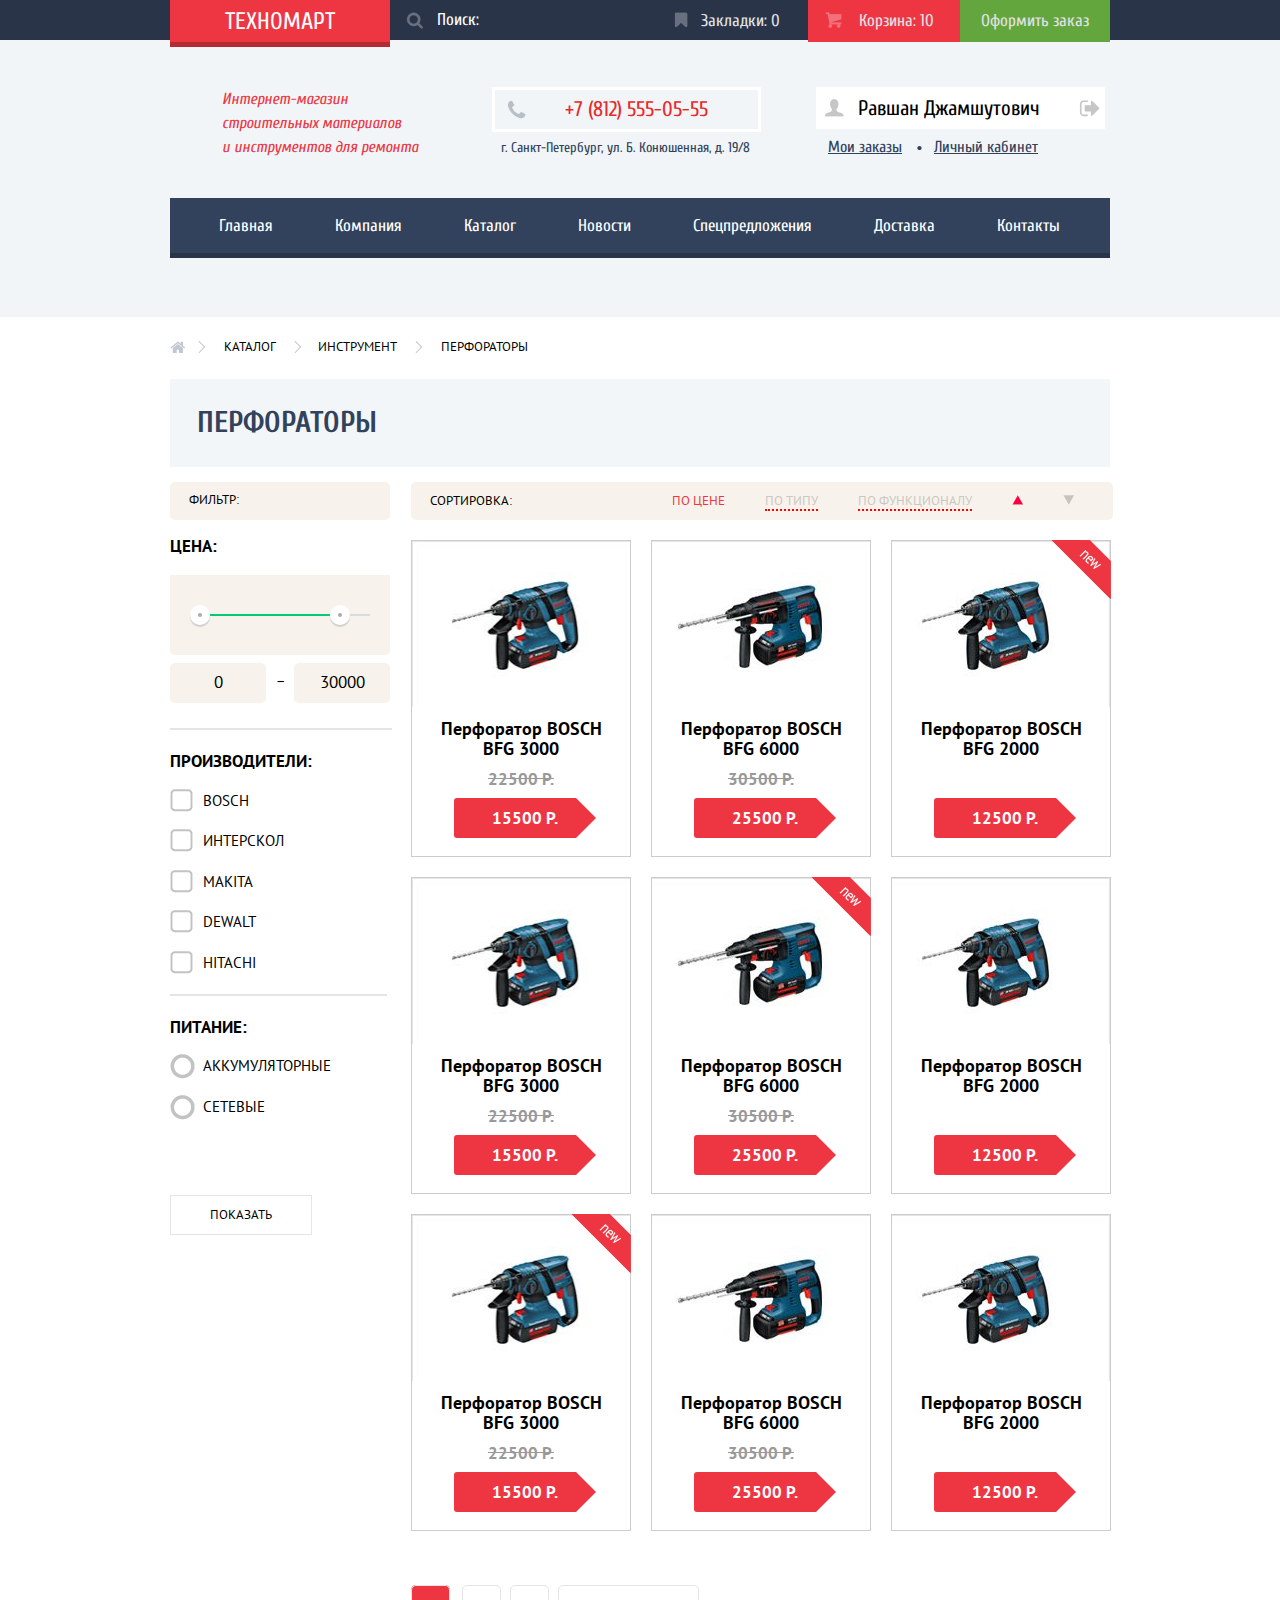
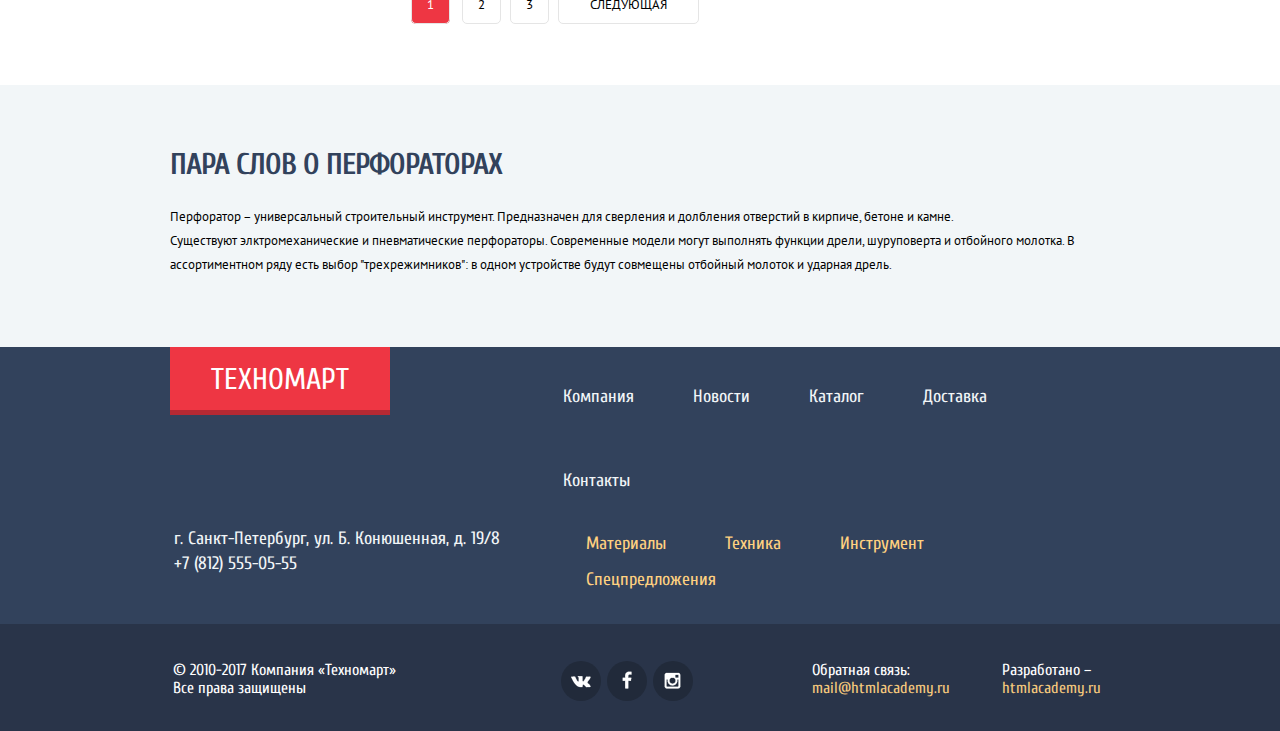
==== catalog.html @ 2fff5cfe "Правки личный проект" ====
<!DOCTYPE html>
<html lang="ru">

<head>
    <title>HTML Academy: Техномарт</title>
    <meta charset="utf-8">
    <link rel="stylesheet" href="css/normalize.css">
    <link rel="stylesheet" href="css/style.css" type="text/css" />
    <link href="https://fonts.googleapis.com/css?family=PT+Sans:400,400i,700,700i&amp;subset=cyrillic,cyrillic-ext" rel="stylesheet" type="text/css">
    <link href="https://fonts.googleapis.com/css?family=Cuprum:400,400i,700,700i&amp;subset=cyrillic,cyrillic-ext" rel="stylesheet" type="text/css">
</head>

<body>
    <div class="catalog-item-wraper">
        <header class="main-header">
            <div class="top-menu-wraper">
                <div class="top-menu container">
                    <div class="logo">
                        <a href="index.html" class="logo">Техномарт</a>
                    </div>
                    <div class="search search-catalog">
                        <form>
                            <input type="search" name="q" placeholder="Поиск:" id="site-search">
                        </form>
                    </div>
                    <div class="container-item container-item-catalog">
                        <ul class="basket">
                            <li>
                                <a class="bookmarks-link" href="#">Закладки: 0</a>
                            </li>
                            <li>
                                <a class="basket-link basket-link-catalog" href="#">Корзина: 10</a>
                            </li>
                            <li>
                                <a href="#" class="order-link">Оформить заказ</a>
                            </li>
                        </ul>
                    </div>
                </div>
            </div>

            <div class="main-header-item container">
                <p class="text text-catalog">Интернет-магазин
                    <br> строительных материалов
                    <br> и инструментов для ремонта</p>
                <div class="tel-address tel-address-catalog">
                    <a class="tel tel-catalog">+7 (812) 555-05-55</a>
                    <span class="address address-catalog">г. Санкт-Петербург, ул. Б. Конюшенная, д. 19/8</span>
                </div>
                <div class="user-block-authorized">
                    <a href="profile"><span>Равшан Джамшутович</span></a>
                    <a  class="exit" href="exit"></a>
                    <ul>
                        <li><a class="login-catalog" href="#">Мои заказы</a></li>
                        <li><a class="registration-catalog" href="#">Личный кабинет</a></li>
                    </ul>
                </div>
            </div>
            <nav class="main-navigation container">
                <ul>
                    <li>
                        <a href="index.html">Главная</a>
                    </li>
                    <li>
                        <a href="#">Компания</a>
                    </li>
                    <li>
                        <a href="#">Каталог</a>
                    </li>
                    <li>
                        <a href="#">Новости</a>
                    </li>
                    <li>
                        <a href="#">Спецпредложения</a>
                    </li>
                    <li>
                        <a href="#">Доставка</a>
                    </li>
                    <li>
                        <a href="#">Контакты</a>
                    </li>
                </ul>
            </nav>
    </div>
    </header>
    <ul class="breadcrumb container">
        <li>
            <a href="index.html" class="home"></a>
        </li>
        <li>
            <a href="#" class="catalog">Каталог</a>
        </li>
        <li>
            <a href="#" class="tools">Инструмент</a>
        </li>
        <li>
            <a href="#" class="punchers">Перфораторы</a>
        </li>
    </ul>
    <div class="title-punchers container">
        <h1>Перфораторы</h1>
    </div>
    <div class="catalog-filter container">
        <div class="column1">
            <div class="filter">Фильтр:</div>
            <form action="https://echo.htmlacademy.ru" method="get">
                <fieldset class="price">
                    <legend>Цена:</legend>
                    <div class="range-filter">
                        <div class="range-controls">
                            <div class="scale">
                                <div class="bar" style="margin-left: 0%; width: 80%"></div>
                            </div>
                            <div class="toggle toggle-min"></div>
                            <div class="toggle toggle-max"></div>
                        </div>
                        <div class="price-controls">
                            <label class="min-price">
                                <input name="min-price" type="text" value="0">
                            </label>
                            <span>–</span>
                            <label class="max-price">
                                <input name="max-price" type="text" value="30000">
                            </label>
                        </div>
                    </div>
                </fieldset>
                <fieldset class="producers">
                    <legend class="brands-filter">Производители:</legend>
                    <ul>
                        <li>
                            <div class="beautiful-checkbox">
                                <input type="checkbox" id="check1" value="Bosch">
                                <label for="check1">Bosch</label>
                            </div>
                        </li>
                        <li>
                            <div class="beautiful-checkbox">
                                <input type="checkbox" id="check2" value="Интерскол">
                                <label for="check2">Интерскол</label>
                            </div>
                        </li>
                        <li>
                            <div class="beautiful-checkbox">
                                <input type="checkbox" id="check3" value="Makita">
                                <label for="check3">Makita</label>
                            </div>
                        </li>
                        <li>
                            <div class="beautiful-checkbox">
                                <input type="checkbox" id="check4" value="Dewalt">
                                <label for="check4">Dewalt</label>
                            </div>
                        </li>
                        <li>
                            <div class="beautiful-checkbox">
                                <input type="checkbox" id="check5" value="Hitachi">
                                <label for="check5">Hitachi</label>
                            </div>
                        </li>
                    </ul>
                </fieldset>
                <fieldset class="battery">
                    <legend class="power">Питание:</legend>
                    <ul>
                        <li>
                            <div class="beautiful-ridio-button">
                                <input name="power" type="radio" value="battery" id="radio1">
                                <label for="radio1">Аккумуляторные</label>
                            </div>
                        </li>
                        <li>
                            <div class="beautiful-ridio-button">
                                <input name="power" type="radio" value="network" id="radio2">
                                <label for="radio2">Сетевые</label>
                            </div>
                        </li>
                    </ul>
                    <input class="btn-show" type="submit" value="Показать">
                </fieldset>
            </form>
        </div>
        <div class="column2">
            <div class="sorting">
                <div>Сортировка:</div>
                <ul class="sort-by">
                    <li class="by-price">
                        <a href="#">По цене</a>
                    </li>
                    <li class="by-type">
                        <a href="#">По типу</a>
                    </li>
                    <li class="in-functionality">
                        <a href="#">По функционалу</a>
                    </li>
                    <li class="ascending">
                        <a href="#"></a>
                    </li>
                    <li class="descending">
                        <a href="#"></a>
                    </li>
                </ul>
            </div>
            <div class="catalog-items">
                <div class="catalog-item">
                    <div class="image"><img src="img/perf_3000.jpg" width="219" height="166" alt="Техномарт"></div>
                    <div class="actions">
                        <a href="#" class="buy">Купить</a>
                        <a href="#" class="to-bookmark">В закладки</a>
                    </div>
                    <div class="product-name">Перфоратор BOSCH BFG 3000</div>
                    <div class="old-price">22500 Р.</div>
                    <div class="new-price">15500 Р.</div>
                </div>
                <div class="catalog-item">
                    <div class="image"><img src="img/perf_6000.jpg" width="218" height="166" alt="Техномарт"></div>
                    <div class="actions">
                        <a href="#" class="buy">Купить</a>
                        <a href="#" class="to-bookmark">В закладки</a>
                    </div>
                    <div class="product-name">Перфоратор BOSCH BFG 6000</div>
                    <div class="old-price">30500 Р.</div>
                    <div class="new-price">25500 Р.</div>
                </div>
                <div class="catalog-item one-price">
                    <div class="flag new">новинка</div>
                    <div class="image"><img src="img/perf_2000.jpg" width="218" height="166" alt="Техномарт"></div>
                    <div class="actions">
                        <a href="#" class="buy">Купить</a>
                        <a href="#" class="to-bookmark">В закладки</a>
                    </div>
                    <div class="product-name">Перфоратор BOSCH BFG 2000</div>
                    <div class="new-price">12500 Р.</div>
                </div>
                <div class="catalog-item">
                    <div class="image"><img src="img/perf_3000.jpg" width="219" height="166" alt="Техномарт"></div>
                    <div class="actions">
                        <a href="#" class="buy">Купить</a>
                        <a href="#" class="to-bookmark">В закладки</a>
                    </div>
                    <div class="product-name">Перфоратор BOSCH BFG 3000</div>
                    <div class="old-price">22500 Р.</div>
                    <div class="new-price">15500 Р.</div>
                </div>
                <div class="catalog-item">
                    <div class="flag new">новинка</div>
                    <div class="image"><img src="img/perf_6000.jpg" width="218" height="166" alt="Техномарт"></div>
                    <div class="actions">
                        <a href="#" class="buy">Купить</a>
                        <a href="#" class="to-bookmark">В закладки</a>
                    </div>
                    <div class="product-name">Перфоратор BOSCH BFG 6000</div>
                    <div class="old-price">30500 Р.</div>
                    <div class="new-price">25500 Р.</div>
                </div>
                <div class="catalog-item one-price">
                    <div class="image"><img src="img/perf_2000.jpg" width="218" height="166" alt="Техномарт"></div>
                    <div class="actions">
                        <a href="#" class="buy">Купить</a>
                        <a href="#" class="to-bookmark">В закладки</a>
                    </div>
                    <div class="product-name">Перфоратор BOSCH BFG 2000</div>
                    <div class="new-price">12500 Р.</div>
                </div>
                <div class="catalog-item">
                    <div class="flag new">новинка</div>
                    <div class="image"><img src="img/perf_3000.jpg" width="219" height="166" alt="Техномарт"></div>
                    <div class="actions">
                        <a href="#" class="buy">Купить</a>
                        <a href="#" class="to-bookmark">В закладки</a>
                    </div>
                    <div class="product-name">Перфоратор BOSCH BFG 3000</div>
                    <div class="old-price">22500 Р.</div>
                    <div class="new-price">15500 Р.</div>
                </div>
                <div class="catalog-item">
                    <div class="image"><img src="img/perf_6000.jpg" width="218" height="166" alt="Техномарт"></div>
                    <div class="actions">
                        <a href="#" class="buy">Купить</a>
                        <a href="#" class="to-bookmark">В закладки</a>
                    </div>
                    <div class="product-name">Перфоратор BOSCH BFG 6000</div>
                    <div class="old-price">30500 Р.</div>
                    <div class="new-price">25500 Р.</div>
                </div>
                <div class="catalog-item one-price">
                    <div class="image"><img src="img/perf_2000.jpg" width="218" height="166" alt="Техномарт"></div>
                    <div class="actions">
                        <a href="#" class="buy">Купить</a>
                        <a href="#" class="to-bookmark">В закладки</a>
                    </div>
                    <div class="product-name">Перфоратор BOSCH BFG 2000</div>
                    <div class="new-price">12500 Р.</div>
                </div>
            </div>
            <div class="pagination">
                <ul>
                    <li class="active">1</li>
                    <li>
                        <a href="#">2</a>
                    </li>
                    <li>
                        <a href="#">3</a>
                    </li>
                    <li>
                        <a class="next" href="#">Следующая</a>
                    </li>
                </ul>
            </div>
        </div>
    </div>
    <div class="about-punchers-wraps">
        <div class="about-punchers container">
            <h2>Пара слов о перфораторах</h2>
            <p>Перфоратор – универсальный строительный инструмент. Предназначен для сверления и долбления отверстий в кирпиче, бетоне и камне.
                <br> Существуют элктромеханические и пневматические перфораторы. Современные модели могут выполнять функции дрели, шуруповерта и отбойного молотка. В
                <br> ассортиментном ряду есть выбор "трехрежимников": в одном устройстве будут совмещены отбойный молоток и ударная дрель.</p>
        </div>
    </div>
    <footer class="main-footer">
        <div class="footer-item-wrap">
            <div class="footer-item container">
                <section class="footer-logo">
                    <a href="index.html" class="logo footer-logo">Техномарт</a>
                </section>
                <section class="footer-nav-top">
                    <ul>
                        <li>
                            <a href="#">Компания</a>
                        </li>
                        <li>
                            <a href="#">Новости</a>
                        </li>
                        <li>
                            <a href="#">Каталог</a>
                        </li>
                        <li>
                            <a href="#">Доставка</a>
                        </li>
                        <li>
                            <a href="#">Контакты</a>
                        </li>
                    </ul>
                </section>
                <section class="address">
                    <p>г. Санкт-Петербург, ул. Б. Конюшенная, д. 19/8
                        <br> +7 (812) 555-05-55</p>
                </section>
                <section class="footer-nav-bottom">
                    <ul>
                        <li>
                            <a href="#">Материалы</a>
                        </li>
                        <li>
                            <a href="#">Техника</a>
                        </li>
                        <li>
                            <a href="#">Инструмент</a>
                        </li>
                        <li>
                            <a href="#">Спецпредложения</a>
                    </ul>
                </section>
            </div>
        </div>
        <div class="main-footer-layout-wrap">
            <div class="main-footer-layout container">
                <section class="footer-all-rights-reserved">&copy; 2010-2017 Компания «Техномарт» Все права защищены</section>
                <section class="social-logo">
                    <a class="social-btn social-btn-vk" href="#"></a>
                    <a class="social-btn social-btn-fb" href="#"></a>
                    <a class="social-btn social-btn-inst" href="#"></a>
                </section>
                <section class="footer-copyright">
                    <span class="e-mail">Обратная связь:<br> 
                        <a class="e-mail-academy">mail@htmlacademy.ru</a>
                    </span>
                    <span class="site">Разработано – <br>
                <a class="btn" href="https://htmlacademy.ru">htmlacademy.ru</a>
                    </span>
                </section>
            </div>
        </div>
    </footer>
    <div class="modal-window-catalog conteiner">
        <button class="modal-content-close" type="button" title="Закрыть">Закрыть</button>
        <span> <p>Товар добавлен в корзину!</p> </span>
        <div class="wrap-checkout-continue">
            <div class="checkout-continue">
                <a class="checkout link" >Оформить заказ</a>
                <a class="continue">Продолжить покупки</a>
            </div>
        </div>
    </div>
</body>
---- css/style.css ----
html,
body {
    font-family: cuprum, sans-serif, "Arial";
    color: #000000;
    margin: 0;
    padding: 0;
    background: #ffffff;
}

p {
    font-family: "PT Sans", sans-serif, "Arial";
    font-size: 13px;
    line-height: 18px;
    color: #000000;
}

h1 {
    font-family: Cuprum, sans-serif, "Arial";
    font-size: 30px;
    line-height: 30px;
    color: #32425c;
    text-transform: uppercase;
    padding-top: 29px;
    padding-left: 27px;
}

h2 {
    font-family: cuprum, sans-serif, "Arial";
    font-size: 30px;
    line-height: 30px;
    letter-spacing: -1px;
    color: #32425c;
    text-transform: uppercase;
    padding-top: 65px;
}

h3 {
    font-family: cuprum, sans-serif, "Arial";
    font-size: 30px;
    color: #000000;
    text-transform: uppercase;
    margin-bottom: 24px;
}

.container {
    width: 940px;
    margin: 0 auto;
    padding: 0 0px;
}

.link {
    display: inline-block;
    font-family: cuprum, sans-serif, "Arial";
    font-size: 14px;
    line-height: 18px;
    color: #ffffff;
    text-transform: uppercase;
    text-align: center;
    text-decoration: none;
    background: #ee3643;
    border-radius: 3px;
    margin-right: 16px;
    vertical-align: top;
    border: none;
    cursor: pointer;
    padding-top: 10px;
    padding-bottom: 10px;
}

legend {
    font-family: "PT Sans", sans-serif, "Arial";
    font-size: 17px;
    line-height: 30px;
    text-transform: uppercase;
    font-weight: bold;
    color: #000000;
}

label {
    font-family: "PT Sans", sans-serif, "Arial";
    text-transform: uppercase;
    font-size: 15px;
    line-height: 20px;
    color: #000000;
}

.top-menu {
    display: -webkit-box;
    display: -ms-flexbox;
    display: flex;
    -webkit-box-pack: justify;
    -ms-flex-pack: justify;
    justify-content: space-between;
    height: 40px;
    margin-bottom: 47px;
}

.top-menu-wraper {
    background-color: #293449;
}

.logo {
    display: inline-block;
    width: 220px;
    min-height: 34px;
    font-size: 24px;
    text-transform: uppercase;
    text-decoration: none;
    color: #ffffff;
    background-color: #ee3643;
    text-align: center;
    padding-top: 4px;
    box-shadow: 0 5px 0 #b52933;
    cursor: pointer;
}

.search {
    position: relative;
    display: inline-block;
    font-size: 17px;
    color: #ffffff;
    min-height: 40px;
    vertical-align: middle;
    text-align: center;
    cursor: pointer;
}

.search input {
    background-color: #293449;
    font-family: cuprum, sans-serif, "Arial";
    border: none;
    min-height: 40px;
    font-size: 17px;
    color: #ffffff;
    outline: none;
    cursor: pointer;
    min-width: 270px;
    padding-left: 29px;
}

.search input::-webkit-input-placeholder {
    color: #ffffff;
}

.search input::-moz-placeholder {
    color: #ffffff;
}

.search input:-moz-placeholder {
    color: #ffffff;
}

.search input:-ms-input-placeholder {
    color: #ffffff;
}

.search::before {
    content: "";
    position: absolute;
    top: 12px;
    left: -2px;
    width: 17px;
    height: 17px;
    background: url(../img/sprites.png) no-repeat;
    background-position: -248px -103px;
}

.container-item {
    min-height: 42px;
    display: -webkit-box;
    display: -ms-flexbox;
    display: flex;
    -webkit-box-pack: justify;
    -ms-flex-pack: justify;
    justify-content: space-between;
    -webkit-box-align: center;
    -ms-flex-align: center;
    align-items: center;
}

.basket ul {
    margin: 0;
    padding: 0;
    list-style: none;
    font-size: 0;
}

ul.basket {
    min-height: 42px;
    display: -webkit-box;
    display: -ms-flexbox;
    display: flex;
    -webkit-box-align: center;
    -ms-flex-align: center;
    align-items: center;
    margin: 0;
}

.basket li {
    display: inline-block;
    font-size: 17px;
    line-height: 18px;
    vertical-align: top;
}

.bookmarks-link {
    position: relative;
    display: inline-block;
    padding-left: 5px;
}

.bookmarks-link::before {
    content: "";
    position: absolute;
    left: -22px;
    width: 14px;
    height: 16px;
    background: url(../img/sprites.png) no-repeat;
    background-position: -590px -65px;
}

.basket-link {
    position: relative;
    display: inline-block;
    vertical-align: middle;
    padding-left: 75px;
    margin-right: 29px;
}

.basket-link::before {
    content: "";
    position: absolute;
    left: 40px;
    width: 17px;
    height: 16px;
    background: url(../img/sprites.png) no-repeat;
    background-position: -612px -156px;
}

.order-link {
    display: inline-block;
    padding: 12px 21px;
    background-color: #63a63e;
    color: #ffffff;
}

.basket a {
    color: #e0e1e3;
    text-decoration: none;
    vertical-align: middle;
}

.main-header-item-wraper {
    background-color: #f1f5f7;
    padding-bottom: 50px;
    margin-bottom: 61px;
}

.main-header-item {
    display: -webkit-box;
    display: -ms-flexbox;
    display: flex;
    -webkit-box-pack: justify;
    -ms-flex-pack: justify;
    justify-content: space-between;
    -webkit-box-align: start;
    -ms-flex-align: start;
    align-items: flex-start;
    background-color: #f1f5f7;
    margin-bottom: 23px;
    cursor: pointer;
}

.text {
    display: inline-block;
    min-width: 270px;
    font-family: cuprum, sans-serif, "Arial";
    font-style: italic;
    font-size: 16px;
    color: #ee3643;
    line-height: 1.5;
    margin-top: 0px;
    padding-left: 52px;
}

.tel-address {
    width: 320px;
    min-height: 80px;
    margin-right: 4px;
}

.tel-address .tel {
    position: relative;
    display: inline-block;
    vertical-align: top;
    font-family: cuprum, sans-serif, "Arial";
    font-size: 21px;
    color: #e9292a;
    padding-left: 70px;
    padding-right: 50px;
    padding-bottom: 8px;
    border: 3px solid #ffffff;
    padding-top: 7px;
}

.tel-address .tel::before {
    content: "";
    position: absolute;
    top: 10px;
    left: 12px;
    width: 19px;
    height: 19px;
    background: url(../img/sprites.png) no-repeat;
    background-position: -460px -14px;
}

.tel-address .address {
    display: inline-block;
    font-family: cuprum, sans-serif, "Arial";
    font-size: 14px;
    color: #32425c;
    background-color: inherit;
    padding-left: 9px;
    padding-top: 8px;
}

.user-block {
    min-width: 320px;
    min-height: 80px;
}

.user-block ul {
    display: -webkit-box;
    display: -ms-flexbox;
    display: flex;
    -webkit-box-align: start;
    -ms-flex-align: start;
    align-items: flex-start;
    padding: 0px 12px;
    margin: 0;
}

.user-block li {
    display: inline-block;
}

.login {
    position: relative;
    display: inline-block;
    font-family: cuprum, sans-serif, "Arial";
    font-size: 21px;
    color: #000000;
    text-decoration: none;
    background-color: #ffffff;
    padding-right: 25px;
    padding-bottom: 10px;
    padding-left: 48px;
    padding-top: 9px;
}

.login::before {
    content: "";
    position: absolute;
    top: 13px;
    left: 15px;
    width: 20px;
    height: 17px;
    background: url(../img/sprites.png) no-repeat;
    background-position: -301px -108px;
}

.registration {
    display: inline-block;
    font-family: cuprum, sans-serif, "Arial";
    font-size: 21px;
    color: #000000;
    vertical-align: top;
    text-decoration: none;
    background-color: #ffffff;
    padding-left: 25px;
    margin-left: 10px;
    padding-top: 10px;
    padding-bottom: 9px;
    padding-right: 24px;
}

.user-block-authorized {
    position: relative;
    width: 300px;
    min-height: 80px;
    width: 300px;
    min-height: 80px;
}

.login-catalog::after {
    content: "•";
    position: absolute;
    top: 1px;
    left: 88px;
    color: #32425c;
    font-family: "PT Sans", sans-serif, "Arial";
    font-size: 15px;
    text-decoration: none;
    display: block;
}

.main-navigation-wraper {
    background-color: #f1f5f7;
}

.main-navigation {
    display: -webkit-box;
    display: -ms-flexbox;
    display: flex;
    width: 940px;
    height: 55px;
    background-color: #32425c;
    margin-bottom: 14px;
    -webkit-box-pack: justify;
    -ms-flex-pack: justify;
    justify-content: space-between;
    -webkit-box-align: center;
    -ms-flex-align: center;
    align-items: center;
    box-shadow: 0 5px 0 #293449;
}

.main-navigation a {
    font-family: cuprum, sans-serif, "Arial";
    font-size: 17px;
    color: #ffffff;
    text-decoration: none;
}

.main-navigation li {
    display: inline-block;
    vertical-align: top;
    padding: 18px 29px;
}

.main-navigation li:first-child a {
    padding-left: 20px;
}

.main-navigation li:last-child a {
    padding-right: 20px;
}

.main-navigation ul {
    padding-left: 0px;
}

.main-navigation li:hover {
    background-color: #293449
}

.promo-block-topline {
    display: -webkit-box;
    display: -ms-flexbox;
    display: flex;
    -webkit-box-pack: justify;
    -ms-flex-pack: justify;
    justify-content: space-between;
    margin-bottom: 20px;
}

.popular-brands .link {
    padding-left: 69px;
    padding-right: 70px;
    margin-right: 24px;
}

fieldset {
    margin: 0px;
    padding: 0px;
    border: none;
}

fieldset li {
    display: block;
}

fieldset ul {
    padding-left: 0px;
}

.producers ul {
    margin: 0;
    display: -webkit-box;
    display: -ms-flexbox;
    display: flex;
    -webkit-box-orient: vertical;
    -webkit-box-direction: normal;
    -ms-flex-direction: column;
    flex-direction: column;
    -webkit-box-pack: end;
    -ms-flex-pack: end;
    justify-content: flex-end;
    line-height: 2.4;
}

.battery ul {
    margin: 0;
    line-height: 2.4;
}

.price legend {
    margin-bottom: 14px;
}

.beautiful-checkbox input[type="checkbox"],
.beautiful-ridio-button input[type="radio"] {
    opacity: 0;
}

.beautiful-checkbox label::before {
    content: "";
    position: absolute;
    top: -2px;
    left: -17px;
    width: 23px;
    height: 23px;
    background: url(../img/sprites.png) no-repeat;
    background-position: -597px -108px;
}

.beautiful-checkbox label::after {
    content: "";
    position: absolute;
    top: -2px;
    left: -17px;
    width: 27px;
    height: 23px;
    background: url(../img/sprites.png) no-repeat;
    background-position: -503px -102px;
}

.beautiful-checkbox label,
.beautiful-ridio-button label {
    position: relative;
    padding-left: 16px;
    line-height: 2.7;
    cursor: pointer;
}

.beautiful-checkbox input[type="checkbox"] + label::after,
.beautiful-ridio-button input[type="radio"] + label::after {
    content: none;
}

.beautiful-checkbox input[type="checkbox"]:checked + label::after,
.beautiful-ridio-button input[type="radio"]:checked + label::after {
    content: "";
}

.beautiful-ridio-button label::before {
    content: "";
    position: absolute;
    top: -2px;
    left: -17px;
    width: 25px;
    height: 25px;
    background: url(../img/sprites.png) no-repeat;
    background-position: -403px -104px;
}

.beautiful-ridio-button label::after {
    content: "";
    position: absolute;
    top: -2px;
    left: -17px;
    width: 25px;
    height: 25px;
    background: url(../img/sprites.png) no-repeat;
    background-position: -202px -101px;
}

.power {
    padding-right: 140px;
    border-top: 2px solid #e5e5e5;
    margin-bottom: 4px;
    padding-top: 16px;
}

.brands-filter {
    padding-right: 80px;
    border-top: 2px solid #e5e5e5;
    padding-top: 16px;
    margin-bottom: 5px;
}

.btn-show {
    border: 1px solid #e5e5e5;
    background-color: inherit;
    font-family: "PT Sans", sans-serif, "Arial";
    color: #000000;
    font-size: 13px;
    line-height: 18px;
    text-transform: uppercase;
    padding: 10px 39px;
    margin-top: 68px;
    cursor: pointer;
}

.column4 {
    width: 300px;
    height: 122px;
}

.column4 span {
    display: inline-block;
    font-family: cuprum, sans-serif, "Arial";
    font-size: 24px;
    font-weight: bold;
    color: #ffffff;
    vertical-align: top;
    margin-left: 22px;
    margin-top: 22px;
}

.column4 a {
    display: inline-block;
    font-family: cuprum, sans-serif, "Arial";
    font-size: 14px;
    color: #ffffff;
    text-decoration: none;
    vertical-align: top;
    text-transform: uppercase;
    margin-left: -115px;
    margin-top: 63px;
    padding: 10px 24px;
    border-radius: 3px;
}

.link-materials {
    background-color: #dda028;
}

.tool a {
    margin-top: 63px;
    margin-left: -118px;
    padding: 11px 26px;
    background-color: #429dc7;
}

.technics a {
    margin-top: 63px;
    margin-left: -81px;
    padding: 10px 30px;
    background-color: #b76dbc;
}

.discounts a {
    margin-top: 64px;
    margin-left: -123px;
    padding: 11px 24px;
    background-color: #77bc6d;
}

.delivery a {
    margin-top: 63px;
    margin-left: -94px;
    padding: 11px 37px;
    background-color: #dda028;
}

.promo-block-bottomline {
    display: -webkit-box;
    display: -ms-flexbox;
    display: flex;
    -webkit-box-orient: vertical;
    -webkit-box-direction: normal;
    -ms-flex-direction: column;
    flex-direction: column;
    height: 266px;
    -webkit-box-pack: justify;
    -ms-flex-pack: justify;
    justify-content: space-between;
    -ms-flex-wrap: wrap;
    flex-wrap: wrap;
    margin-bottom: 53px;
}

.main-slider {
    position: relative;
    width: 620px;
    height: 267px;
    margin-right: 20px;
    background-color: #a49380;
}

.materials {
    position: relative;
    background-color: #f6b22d;
}

.materials::before {
    content: "";
    position: absolute;
    top: 31px;
    left: 213px;
    width: 44px;
    height: 65px;
    background: url(../img/sprites.png) no-repeat;
    background-position: -177px -2px;
}

.tool {
    position: relative;
    background-color: #4aafde;
}

.tool::before {
    content: "";
    position: absolute;
    top: 33px;
    left: 199px;
    width: 77px;
    height: 65px;
    background: url(../img/sprites.png) no-repeat;
    background-position: 0 -5px;
}

.technics {
    position: relative;
    background-color: #cc79d1;
}

.technics::before {
    content: "";
    position: absolute;
    top: 31px;
    left: 192px;
    width: 78px;
    height: 62px;
    background: url(../img/sprites.png) no-repeat;
    background-position: -83px -1px;
}

.discounts {
    position: relative;
    background-color: #85d179;
}

.discounts::before {
    content: "";
    position: absolute;
    top: 26px;
    left: 197px;
    width: 59px;
    height: 72px;
    background: url(../img/sprites.png) no-repeat;
    background-position: -227px 0;
}

.delivery {
    position: relative;
    background-color: #f6b22d;
}

.delivery::before {
    content: "";
    position: absolute;
    top: 31px;
    left: 192px;
    width: 78px;
    height: 63px;
    background: url(../img/sprites.png) no-repeat;
    background-position: -304px -7px;
}

.popular-goods {
    display: -webkit-box;
    display: -ms-flexbox;
    display: flex;
    -webkit-box-pack: justify;
    -ms-flex-pack: justify;
    justify-content: space-between;
    width: 940px;
    height: 90px;
    background-color: #f7f3ec;
    -webkit-box-align: center;
    -ms-flex-align: center;
    align-items: center;
}

.popular-goods h2 {
    padding-left: 28px;
    padding-bottom: 64px;
}

.popular-goods .link {
    padding-left: 54px;
    margin-right: 24px;
    padding-right: 55px;
}

.popular-brands {
    display: -webkit-box;
    display: -ms-flexbox;
    display: flex;
    width: 940px;
    -webkit-box-pack: justify;
    -ms-flex-pack: justify;
    justify-content: space-between;
    height: 90px;
    background-color: #f7f3ec;
    -webkit-box-align: center;
    -ms-flex-align: center;
    align-items: center;
    margin-bottom: 20px;
}

.aeg-logo {
    padding-top: 13px;
}

.popular-brands h2 {
    padding-left: 23px;
    padding-bottom: 64px;
}

.pre-catalog {
    margin-top: 20px;
    display: -webkit-box;
    display: -ms-flexbox;
    display: flex;
    -webkit-box-pack: justify;
    -ms-flex-pack: justify;
    justify-content: space-between;
}

.pre-catalog .catalog-item:nth-child(4) {
    margin-right: 0px;
    vertical-align: top;
}

.pre-catalog .catalog-item:nth-child(4) .new-price {
    display: inline-block;
    vertical-align: bottom;
    margin-top: 38px;
}

.list-brands {
    display: -webkit-box;
    display: -ms-flexbox;
    display: flex;
    -webkit-box-pack: justify;
    -ms-flex-pack: justify;
    justify-content: space-between;
    -ms-flex-wrap: wrap;
    flex-wrap: wrap;
    margin-bottom: 65px;
}

.list-brands li {
    width: 220px;
    height: 145px;
    background-color: #ffffff;
    vertical-align: middle;
    text-align: center;
    border: 1px solid #e5e5e5;
    margin-bottom: 18px;
    display: -webkit-box;
    display: -ms-flexbox;
    display: flex;
    -webkit-box-pack: center;
    -ms-flex-pack: center;
    justify-content: center;
    -webkit-box-align: center;
    -ms-flex-align: center;
    align-items: center;
    margin-right: -3px;
}

.list-brands li a {
    display: inline-block;
    vertical-align: middle;
}

.services {
    font-family: "PT Sans", sans-serif, "Arial";
    font-size: 13px;
    color: #000000;
    display: inline-block;
    width: 560px;
    min-height: 132px;
    margin-top: 33px;
    background-color: #f2f6f8;
    margin-bottom: 63px;
}

.services p {
    line-height: 1.8;
    padding-left: 3px;
    margin-bottom: 10px;
}

.services-background {
    width: auto;
    height: 523px;
    background-color: #f2f6f8;
    margin-bottom: 80px;
}

.block-with-map {
    display: -webkit-box;
    display: -ms-flexbox;
    display: flex;
    -webkit-box-pack: justify;
    -ms-flex-pack: justify;
    justify-content: space-between;
    margin-top: 80px;
    margin-bottom: 86px;
}

.about-company {
    position: relative;
    font-family: "PT Sans", sans-serif, "Arial";
    font-size: 13px;
    width: 600px;
    min-height: 370px;
    background-color: inherit;
    margin-top: -34px;
}

.about-company p {
    padding-left: 1px;
    padding-top: 3px;
    font-size: 13px;
    line-height: 24px;
    margin-bottom: 19px;
}

.about-company ul {
    margin: 0
}

.about-company li {
    font-family: cuprum, sans-serif, "Arial";
    font-size: 18px;
    line-height: 36px;
    margin-bottom: 3px;
}

.about-company li {
    list-style-type: none;
}

.about-company li:before {
    content: "";
    width: 25px;
    height: 2px;
    background-color: #fb565a;
    margin-left: -39px;
    margin-right: 12px;
    display: inline-block;
    margin-bottom: 6px;
    margin-top: 13px;
}

.about-company-link {
    width: 209px;
    padding: 10px 6px;
    margin-top: 25px;
    left: 1px;
}

.contacts {
    position: relative;
    width: 300px;
    height: 370px;
    margin-top: -34px;
}

.contacts p {
    display: inline-block;
    margin-top: 3px;
    margin-bottom: 33px;
    line-height: 1.7;
}

.write-to-us {
    width: 285px;
    padding: 10px 6px;
    margin-top: 36px;
    padding-left: 11px;
}

.footer-item-wrap {
    background-color: #32425c;
}

.footer-logo {
    height: 47px;
    background-color: #ee3643;
    font-size: 30px;
    text-decoration: none;
    padding-top: 8px;
    box-shadow: 0 5px 0 #b52933;
}

.address p {
    font-size: 18px;
    padding-left: 4px;
    color: #f1f5f7;
    font-family: cuprum, sans-serif, "Arial";
    line-height: 1.4;
    margin-top: 11px;
    margin-bottom: 48px;
}

.footer-item {
    display: -webkit-box;
    display: -ms-flexbox;
    display: flex;
    -webkit-box-pack: justify;
    -ms-flex-pack: justify;
    justify-content: space-between;
    -ms-flex-wrap: wrap;
    flex-wrap: wrap;
}

.footer-nav-top {
    width: 550px;
}

.footer-nav-top ul {
    padding: 0;
    margin: 0;
    list-style: none;
    font-size: 0;
}

.footer-nav-top li {
    display: inline-block;
    vertical-align: middle;
    font-size: 18px;
    line-height: 24px;
}

.footer-nav-top a {
    display: inline-block;
    text-decoration: none;
    font-family: cuprum, sans-serif, "Arial";
    color: #f1f5f7;
    padding-left: 3px;
    padding-right: 51px;
    padding-top: 38px;
    padding-bottom: 22px;
}

.footer-nav-top li:last-child a {
    padding-right: 0px;
}

.address {
    width: 380px;
}

.footer-nav-bottom {
    width: 540px;
}

.footer-nav-bottom ul {
    padding: 0;
    margin: 0;
    list-style: none;
    font-size: 0;
}

.footer-nav-bottom li {
    display: inline-block;
    vertical-align: middle;
    font-size: 18px;
    line-height: 24px;
}

.footer-nav-bottom a {
    display: inline-block;
    text-decoration: none;
    font-family: cuprum, sans-serif, "Arial";
    color: #ffd180;
    padding-left: 16px;
    padding-top: 12px;
    padding-right: 38px;
    vertical-align: bottom;
}

.main-footer-layout-wrap {
    background-color: #293449;
}

.main-footer-layout {
    display: -webkit-box;
    display: -ms-flexbox;
    display: flex;
}

.footer-nav-bottom li:last-child a {
    padding-right: 0px
}

.footer-all-rights-reserved {
    width: 230px;
    margin-right: 140px;
    font-family: cuprum, sans-serif, "Arial";
    font-size: 16px;
    line-height: 18px;
    color: #ffffff;
    padding-top: 37px;
    padding-left: 3px;
    padding-bottom: 34px;
}

.social-logo {
    display: inline-block;
    padding-top: 37px;
    margin-left: 17px;
}

.social-btn {
    display: inline-block;
    width: 40px;
    height: 40px;
    margin: 0 1px;
    vertical-align: top;
    border-radius: 50%;
    background: #212a3a url("../img/sprites.png") no-repeat center;
}

.social-btn-vk {
    background-position: -493px -4px;
}

.social-btn-fb {
    background-position: -536px -97px;
}

.social-btn-inst {
    background-position: -336px -97px;
}

.footer-copyright {
    width: 310px;
    margin-left: auto;
}

.e-mail {
    display: inline-block;
    vertical-align: top;
    font-family: cuprum, sans-serif, "Arial";
    font-size: 16px;
    line-height: 18px;
    color: #ffffff;
    padding-top: 37px;
    padding-left: 12px;
}

.e-mail a,
.site a {
    color: #f5c97d;
    text-decoration: none;
}

.catalog-item-wraper {
    background-color: #f1f5f7;
    padding-bottom: 50px;
    margin-bottom: 20px;
}

.site {
    display: inline-block;
    vertical-align: top;
    font-family: cuprum, sans-serif, "Arial";
    font-size: 16px;
    line-height: 18px;
    color: #ffffff;
    padding-top: 37px;
    padding-left: 48px;
}

.basket-link-catalog {
    position: relative;
    display: inline-block;
    padding: 12px 21px;
    background-color: #ee3643;
    padding-right: 26px;
    padding-left: 49px;
    margin-left: 28px;
}

.container-item-catalog {
    display: -webkit-box;
    display: -ms-flexbox;
    display: flex;
    -webkit-box-pack: end;
    -ms-flex-pack: end;
    justify-content: flex-end;
    -webkit-box-align: center;
    -ms-flex-align: center;
    align-items: center;
}

ul.basket {
    display: -webkit-box;
    display: -ms-flexbox;
    display: flex;
    -webkit-box-pack: end;
    -ms-flex-pack: end;
    justify-content: flex-end;
    -webkit-box-align: center;
    -ms-flex-align: center;
    align-items: center;
    padding-left: 0px;
}

.basket-link-catalog::before {
    content: "";
    position: absolute;
    left: 17px;
    width: 17px;
    height: 16px;
    background: url(../img/sprites.png) no-repeat;
    background-position: -612px -156px;
}

.user-block-authorized span {
    position: relative;
    display: inline-block;
    font-family: cuprum, sans-serif, "Arial";
    font-size: 21px;
    color: #000000;
    text-decoration: none;
    background-color: #ffffff;
    padding-top: 12px;
    padding-left: 42px;
    padding-right: 65px;
    padding-bottom: 12px;
    margin-bottom: 9px;
}

a.login-catalog {
    position: relative;
    margin-left: 12px;
}

a.registration-catalog {
    margin-left: 28px;
}

.user-block-authorized a {
    font-family: cuprum, sans-serif, "Arial";
    font-size: 16px;
    line-height: 18px;
    color: #32425c;
    text-decoration: underline;
}

.user-block-authorized li {
    display: inline-block;
    vertical-align: bottom;
}

.user-block-authorized ul {
    padding-left: 0px;
    margin-right: 0px;
    margin-top: 0px;
}

.user-block-authorized span::before {
    content: "";
    position: absolute;
    top: 12px;
    left: 8px;
    width: 20px;
    height: 18px;
    background: url(../img/sprites.png) no-repeat;
    background-position: -554px -15px;
}

.exit::after {
    content: "";
    position: absolute;
    top: 13px;
    right: 10px;
    width: 21px;
    height: 17px;
    background: url(../img/sprites.png) no-repeat;
    background-position: -6px -101px;
}

.breadcrumb {
    margin: auto;
}

.breadcrumb a {
    font-family: PT Sans, sans-serif, "Arial";
    font-size: 13px;
    line-height: 18px;
    color: #000000;
    text-decoration: none;
    text-transform: uppercase;
}

.home {
    position: relative;
}

.home::before {
    content: "";
    position: absolute;
    top: 3px;
    left: -27px;
    width: 15px;
    height: 12px;
    background: url(../img/sprites.png) no-repeat;
    background-position: -452px -106px;
}

.home::after {
    content: "";
    position: absolute;
    top: 3px;
    left: 1px;
    width: 8px;
    height: 12px;
    background: url(../img/sprites.png) no-repeat;
    background-position: -109px -103px;
}

.catalog {
    position: relative;
    margin-right: 11px;
}

.catalog::after {
    content: "";
    position: absolute;
    top: 3px;
    left: 70px;
    width: 8px;
    height: 12px;
    background: url(../img/sprites.png) no-repeat;
    background-position: -109px -103px;
}

.tools {
    position: relative;
    margin-right: 13px;
}

.tools::after {
    content: "";
    position: absolute;
    top: 3px;
    left: 97px;
    width: 8px;
    height: 12px;
    background: url(../img/sprites.png) no-repeat;
    background-position: -109px -103px;
}

.title-punchers {
    margin-top: 23px;
    min-height: 88px;
    background: #f2f6f8;
    margin-bottom: 15px;
}

.column1 {
    display: -webkit-box;
    display: -ms-flexbox;
    display: flex;
    -webkit-box-orient: vertical;
    -webkit-box-direction: normal;
    -ms-flex-direction: column;
    flex-direction: column;
    -webkit-box-align: start;
    -ms-flex-align: start;
    align-items: flex-start;
    width: 220px;
}

.column2 {
    display: -webkit-box;
    display: -ms-flexbox;
    display: flex;
    -webkit-box-orient: vertical;
    -webkit-box-direction: normal;
    -ms-flex-direction: column;
    flex-direction: column;
    -webkit-box-align: start;
    -ms-flex-align: start;
    align-items: flex-start;
    width: 699px;
}

.sorting {
    display: -webkit-box;
    display: -ms-flexbox;
    display: flex;
    -webkit-box-pack: justify;
    -ms-flex-pack: justify;
    justify-content: space-between;
    -webkit-box-align: center;
    -ms-flex-align: center;
    align-items: center;
    font-family: "PT Sans", sans-serif, "Arial";
    font-size: 13px;
    line-height: 38px;
    text-transform: uppercase;
    width: 664px;
    color: #000000;
    border: none;
    min-height: 38px;
    border-radius: 5px;
    background: #f7f3ec;
    padding: 0px 19px;
}

ul.sort-by {
    display: -webkit-box;
    display: -ms-flexbox;
    display: flex;
    position: relative;
    margin: 0px;
}

.sort-by a {
    text-decoration: none;
}

.by-price a {
    color: #ee3643;
}

.by-type a {
    color: #cbc8c2;
    border-bottom: 2px dotted red;
}

.sort-by li {
    list-style-type: none;
    padding: 0px 20px;
}

.in-functionality a {
    color: #cbc8c2;
    border-bottom: 2px dotted red;
}

.ascending a::before {
    display: inline-block;
    content: "";
    width: 11px;
    height: 10px;
    background: url(../img/sprites.png) no-repeat;
    background-position: -10px -167px;
}

.descending a::after {
    display: inline-block;
    content: "";
    width: 11px;
    height: 10px;
    background: url(../img/sprites.png) no-repeat;
    background-position: -59px -162px;
}

.catalog-items {
    width: 700px;
    margin: 20px auto;
}

.basket-link-catalog {
    .basket-link-catalog margin-right: 0px;
    padding-bottom: 12px;
    padding-top: 12px;
    padding-left: 51px;
    padding-right: 26px;
        margin-right: 0px;
}

.catalog-item {
    position: relative;
    display: inline-block;
    width: 218px;
    min-height: 315px;
    margin-right: 20px;
    margin-bottom: 20px;
    border: 1px solid #ccc;
    font-size: 18px;
    line-height: 20px;
    font-weight: bold;
    text-align: center;
    color: #000000;
}

.sorting span {
    padding-left: 2px;
}

.product-name {
    font-family: "PT sans", sans-serif, "Arial";
    line-height: 20px;
    padding-top: 10px;
    padding-left: 15px;
    padding-right: 15px;
}

.catalog-items .catalog-item:nth-child(3n) {
    margin-right: 0;
    vertical-align: top;
}

.catalog-item .new-price:nth-child(3n) {
    margin-bottom: 10px;
}

.catalog-items,
.pre-catalog {
    font-size: 0;
}

.catalog-items {
    margin-bottom: 28px;
}

div .one-price .new-price {
    margin-top: 39px;
}

.column4 .flag {
    position: absolute;
    top: 0px;
    right: 0px;
    width: 60px;
    height: 60px;
    text-indent: -1000px;
    overflow: hidden;
    z-index: 20;
}

.catalog-item .flag {
    position: absolute;
    top: -1px;
    right: -1px;
    width: 60px;
    height: 60px;
    text-indent: -1000px;
    overflow: hidden;
    z-index: 20;
}

.column4 .new {
    background: url(../img/new_flag.png) no-repeat 0 0;
}

.catalog-item .new {
    background: url(../img/new_flag.png) no-repeat 0 0;
}

.catalog-item .actions {
    position: absolute;
    top: 0;
    left: 0;
    width: 218px;
    height: 88px;
    padding: 40px 0;
    background-color: rgba(255, 255, 255, 0.9);
    z-index: 10;
}

.catalog-item .actions .buy,
.catalog-item .actions .to-bookmark {
    display: block;
    width: 130px;
    height: 13px;
    margin: 0px auto;
    margin-bottom: 7px;
    padding: 11px 0;
    border: 3px solid #63a63e;
    border-bottom-color: #367315;
    background-color: #63a63e;
    color: white;
    font-size: 14px;
    font-weight: normal;
    font-family: cuprum, sans-serif, "Arial";
    line-height: 18px;
    text-decoration: none;
    text-transform: uppercase;
    border-radius: 3px;
}

.catalog-item .actions .to-bookmark {
    color: #32425c;
    background: white;
    border-bottom-color: #63a63e;
}

.catalog-item .actions {
    display: none;
}

.catalog-item:hover .actions {
    display: block;
}

.catalog-item .image {
    width: 218px;
    height: 168px;
}

.catalog-item .image img {
    max-width: 100%;
}

.catalog-item .name-product {
    min-height: 40px;
    padding: 0 25px;
    margin-top: 10px;
    margin-bottom: 15px;
}

.catalog-item .old-price {
    font-family: "PT sans", sans-serif, "Arial";
    font-size: 17px;
    line-height: 18px;
    min-height: 20px;
    margin-top: 11px;
    color: #999999;
    text-decoration: line-through;
}

.catalog-item .new-price {
    display: inline-block;
    position: relative;
    width: 142px;
    background: #ee3643;
    border-radius: 3px;
    font-family: "PT sans", sans-serif, "Arial";
    font-size: 17px;
    line-height: 18px;
    color: #ffffff;
    cursor: pointer;
    padding: 11px 0px;
    margin-left: 7px;
    margin-bottom: 1px;
    margin-top: 8px;
}

.catalog-item .new-price:after {
    content: "";
    position: absolute;
    top: 0;
    right: -20px;
    width: 0;
    height: 0;
    border: 20px solid white;
    border-left-color: #ee3643;
}

.catalog-filter {
    display: -webkit-box;
    display: -ms-flexbox;
    display: flex;
    -webkit-box-pack: justify;
    -ms-flex-pack: justify;
    justify-content: space-between;
}

.pagination a {
    text-decoration: none;
    font-family: "PT Sans", sans-serif, "Arial";
    font-size: 13px;
    line-height: 18px;
    color: #000000;
    padding: 10px 15px;
    border: 1px solid #e5e5e5;
    border-radius: 5px;
    text-transform: uppercase;
    margin-right: 5px;
}

a.next {
    padding: 10px 31px;
}

.pagination .active {
    text-decoration: none;
    font-family: "PT Sans", sans-serif, "Arial";
    font-size: 13px;
    line-height: 18px;
    color: #ffffff;
    padding: 10px 15px;
    border: 1px solid #e5e5e5;
    border-radius: 5px;
    text-transform: uppercase;
    background-color: #ee3643;
    margin-right: 8px;
    cursor: pointer;
}

.pagination ul {
    padding: 0px;
}

.breadcrumb li {
    display: inline;
    color: #ffffff;
    padding-left: 27px;
}

.pagination li {
    display: inline;
    color: #ffffff;
}

.about-punchers {
    background-color: #f2f6f8;
}

.about-punchers-wraps {
    background-color: #f2f6f8;
}

.about-punchers p {
    margin: 0;
    padding-bottom: 70px;
    line-height: 24px;
}

.pagination {
    margin-bottom: 30px;
}

.price-controls {
    display: -webkit-box;
    display: -ms-flexbox;
    display: flex;
}

.min-price > span {
    display: inline-block;
    vertical-align: middle;
    margin-top: 36px;
}

.filter {
    box-sizing: border-box;
    font-family: "PT sans", sans-serif, "Arial";
    font-size: 13px;
    line-height: 18px;
    text-transform: uppercase;
    width: 100%;
    padding-bottom: 11px;
    padding-top: 9px;
    padding-left: 19px;
    padding-right: 19px;
    color: #000000;
    border: none;
    border-radius: 5px;
    background: #f7f3ec;
    margin-bottom: 11px;
}

.range-filter {
    width: 220px;
}

.range-controls {
    position: relative;
    height: 41px;
    padding-top: 39px;
    padding-left: 20px;
    padding-right: 20px;
    margin-bottom: 8px;
    border-bottom-left-radius: 5px;
    border-bottom-right-radius: 5px;
    background: #f7f3ec;
}

.range-controls .scale {
    height: 2px;
    background: #d7dcde;
}

.range-controls .bar {
    width: 70%;
    height: 2px;
    background: #00ca74;
}

.range-controls .toggle {
    position: absolute;
    top: 30px;
    left: 0px;
    width: 4px;
    height: 4px;
    cursor: pointer;
    border: 8px solid #fff;
    border-radius: 50%;
    background: #ababab;
    box-shadow: 0 2px 1px 0 #cfcfcf;
}

.range-controls .toggle-min {
    left: 20px;
}

.range-controls .toggle-max {
    left: 160px;
}

.price-conrols {
    font-size: 0;
}

.price-controls label {
    font-size: 17px;
    display: inline-block;
    width: 50%;
}

fieldset.producers {
    margin-bottom: 11px;
}

.max-price {
    text-align: right;
}

.price-controls input {
    font-family: "PT sans", sans-serif, "Arial";
    font-size: 17px;
    width: 96px;
    padding: 10px 0px;
    text-align: center;
    color: #000000;
    border: none;
    border-radius: 5px;
    background: #f7f3ec;
    margin-bottom: 25px;
    cursor: pointer;
}

.price-controls span {
    padding-top: 9px;
}

.footer-nav-top li,
.footer-nav-bottom li {
    display: inline
}

.slider {
    position: relative;
    width: 880px;
    height: 310px;
    margin: 0 auto;
}

.slider input[type=radio] {
    position: absolute;
    opacity: 0;
}

.slider-controls {
    position: absolute;
    bottom: 27px;
    left: 47%;
    z-index: 1;
}

.slider-controls label {
    display: inline-block;
    width: 6px;
    height: 6px;
    margin: 0 3px;
    background: white;
    border: 2px solid white;
    vertical-align: top;
    border-radius: 50%;
    cursor: pointer;
}

#btn-1:checked ~ .slider-controls label[for="btn-1"],
#btn-2:checked ~ .slider-controls label[for="btn-2"] {
    background: #ee3643;
}

.slide {
    display: none;
    position: absolute;
    top: 0px;
    left: 0px;
    width: 100%;
    height: 100%;
}

.slider-control-left::before {
    content: "";
    position: absolute;
    top: 116px;
    left: 26px;
    width: 22px;
    height: 40px;
    background: url(../img/sprites.png) no-repeat;
    background-position: -49px -93px;
    z-index: 1;
}

.slider-control-right::after {
    content: "";
    position: absolute;
    top: 116px;
    left: 579px;
    width: 22px;
    height: 40px;
    background: url(../img/sprites.png) no-repeat;
    background-position: -410px 0;
    z-index: 1;
}

.slide p {
    font-family: "PT sans", sans-serif, "Arial";
    font-size: 18px;
    position: absolute;
    color: #ffffff;
    top: 45px;
    left: 26px;
    z-index: 1;
}

.slide-title {
    position: absolute;
    font-family: cuprum, sans-serif, "Arial";
    font-size: 36px;
    line-height: 1;
    font-weight: bold;
    color: #ffffff;
    text-transform: uppercase;
    z-index: 1;
    top: 24px;
    left: 25px;
}

.slide .link-to-catalog {
    font-family: cuprum, sans-serif, "Arial";
    font-size: 14px;
    position: absolute;
    display: block;
    width: 179px;
    height: 14px;
    padding: 12px 10px;
    margin-top: 25px;
    color: white;
    text-transform: uppercase;
    text-align: center;
    text-decoration: none;
    background: #ee3643;
    border-radius: 3px;
    top: 183px;
    left: 26px;
    padding-right: 6px;
}

.slide:nth-child(1) {
    background-repeat: no-repeat;
    background-position: 100% 10px;
}

.slide:nth-child(2) {
    background-repeat: no-repeat;
    background-position: 100% 10px;
}

#btn-1:checked ~ .slides .slide:nth-child(1) {
    display: block;
}

#btn-2:checked ~ .slides .slide:nth-child(2) {
    display: block;
}

.slider-service {
    display: -webkit-box;
    display: -ms-flexbox;
    display: flex;
    -webkit-box-pack: start;
    -ms-flex-pack: start;
    justify-content: flex-start;
    position: relative;
    height: 310px;
}

.slider-service input[type=radio] {
    position: absolute;
    opacity: 0;
}

.slider-service-controls {
    width: 240px;
    margin-right: 83px;
}

.slider-service-controls label {
    display: inline-block;
    vertical-align: middle;
    padding-left: 10px;
    padding-top: 10px;
}

.slider-service-controls label {
    display: inline-block;
    font-family: cuprum, sans-serif, "Arial";
    font-size: 21px;
    font-weight: bold;
    color: #ffffff;
    width: 217px;
    height: 44px;
    vertical-align: middle;
    background-color: #32425c;
    padding-top: 16px;
    padding-left: 23px;
    cursor: pointer;
    text-transform: none;
}

.second-control {
    border-bottom: 1px solid #293449;
    border-top: 1px solid #293449;
    box-shadow: 0 5px 0 #405069;
}

.slider-service-controls::after {
    content: "";
    position: absolute;
    left: 231px;
    top: -40px;
    left: 231px;
    width: 10px;
    height: 272px;
    background: url(../img/shadow.png) no-repeat;
}

#btn-1s:checked ~ .slider-service-controls label[for="btn-1s"],
#btn-2s:checked ~ .slider-service-controls label[for="btn-2s"],
#btn-3s:checked ~ .slider-service-controls label[for="btn-3s"] {
    background: #ffffff;
    color: #32425c;
}

.slide-service {
    height: 100%;
    overflow: hidden;
    z-index: 1;
}

.slide-service p {
    font-family: "PT sans", sans-serif, "Arial";
    font-size: 13px;
    color: #000000;
    line-height: 1.85;
}

.slide-service-title {
    font-size: 36px;
    line-height: 1;
    color: #32425c;
    text-transform: uppercase;
    margin-bottom: 23px;
}

.slide-service {
    display: none;
    width: 600px;
}

.send-credin-bid {
    padding: 11px 45px;
}

#btn-1s:checked ~ .slides-service .slide-service:nth-child(1) {
    display: block;
}

#btn-2s:checked ~ .slides-service .slide-service:nth-child(2) {
    display: block;
}

#btn-3s:checked ~ .slides-service .slide-service:nth-child(3) {
    display: block;
}

.img-delivery {
    position: absolute;
    top: 23px;
    right: 0px;
}

.img-guarantee {
    position: absolute;
    top: 0px;
    right: 0px;
}

.img-credit {
    position: absolute;
    top: -2px;
    right: -26px;
}

.modal-content {
    display: none;
    position: fixed;
    top: 50%;
    left: 50%;
    width: 620px;
    padding-top: 38px;
    margin-top: -250px;
    margin-left: -300px;
    border-top: solid 7px #ee3643;
    box-shadow: 0 10px 25px rgba(41, 52, 73, .5);
    background-color: #ffffff;
    z-index: 100;
}

.modal-content-close {
    position: absolute;
    right: 20px;
    top: 19px;
    width: 22px;
    height: 22px;
    font-size: 0;
    background-color: transparent;
    border: 0;
    cursor: pointer;
}

.modal-content-close::before,
.modal-content-close::after {
    content: "";
    position: absolute;
    top: -2px;
    left: 10px;
    width: 25px;
    height: 5px;
    background-color: #ee3643;
    border-radius: 1px;
}

.modal-content-close::before {
    -webkit-transform: rotate(45deg);
    transform: rotate(45deg);
}

.modal-content-close::after {
    -webkit-transform: rotate(-45deg);
    transform: rotate(-45deg);
}

.form-data {
    padding-left: 80px;
    padding-right: 80px;
}

.name-data {
    display: -webkit-box;
    display: -ms-flexbox;
    display: flex;
    -webkit-box-pack: justify;
    -ms-flex-pack: justify;
    justify-content: space-between;
    margin-top: 8px;
    margin-bottom: 22px;
}

.form-data-label,
.name-data label {
    font-family: cuprum, sans-serif;
    margin-bottom: 11px;
    display: inline-block;
    text-transform: none;
    font-size: 18px;
    line-height: 18px;
}

.name-data input {
    display: inherit;
    font-family: "PT sans", sans-serif, "Arial";
    font-size: 13px;
    line-height: 18px;
    width: 202px;
    padding-top: 8px;
    padding-bottom: 6px;
    padding-left: 14px;
    border: 2px solid #d7dcde;
    border-radius: 5px;
}

textarea {
    font-family: "PT sans", sans-serif, "Arial";
    font-size: 13px;
    line-height: 18px;
    width: 440px;
    height: 101px;
    padding-top: 6px;
    padding-left: 14px;
    margin-bottom: 19px;
    border: 2px solid #d7dcde;
    border-radius: 5px;
    resize: none;
}

.send-form-buttons {
    display: inline-block;
    vertical-align: top;
    border-style: none;
    border-radius: 5px;
    background-color: #ee3643;
    margin-bottom: 39px;
    margin-left: 81px;
    padding: 10px 199px;
    margin-top: 37px;
}

.wrap-send-form-button {
    background-color: #f1f1f1;
    height: 112px;
    margin-top: 13px;
}

.modal-content-map {
    display: none;
    position: fixed;
    top: 50%;
    left: 50%;
    width: 940px;
    height: 446px;
    margin-top: -223px;
    margin-left: -468px;
    background: #e9e5dc url(../img/map.jpg);
    box-shadow: 0 0 16px rgba(0, 0, 0, 0.7);
    z-index: 100;
}

.modal-window-catalog {
    display: none;
    position: fixed;
    top: 50%;
    left: 50%;
    width: 620px;
    min-height: 228px;
    padding-top: 48px;
    margin-top: -250px;
    margin-left: -300px;
    border-top: solid 7px #ee3643;
    box-shadow: 0px 20px 40px rgba(41, 52, 73, .5);
    background-color: #ffffff;
    z-index: 100;
}

.modal-window-catalog p {
    font-family: cuprum, sans-serif, "Arial";
    font-size: 30px;
    color: #000000;
    text-align: center;
    margin-bottom: 93px;
    margin-top: 6px;
    padding-left: 57px;
}

.checkout-continue {
    display: -webkit-box;
    display: -ms-flexbox;
    display: flex;
    -webkit-box-pack: justify;
    -ms-flex-pack: justify;
    justify-content: space-between;
}

.continue {
    display: inline-block;
    font-family: cuprum, sans-serif, "Arial";
    font-size: 14px;
    line-height: 18px;
    color: #000000;
    text-transform: uppercase;
    text-align: center;
    text-decoration: none;
    background: #ffffff;
    border-radius: 5px;
    padding: 11px 46px;
    vertical-align: top;
    border: none;
    cursor: pointer;
    margin-right: 80px;
}

.wrap-checkout-continue {
    background-color: #f1f1f1;
    padding-top: 37px;
    padding-bottom: 37px;
}

.checkout {
    padding-left: 59px;
    padding-right: 63px;
    margin-left: 81px;
}

.modal-window-catalog::before {
    content: "";
    position: absolute;
    left: 81px;
    width: 66px;
    height: 66px;
    background: url(../img/order_in_basket.png) no-repeat;
}
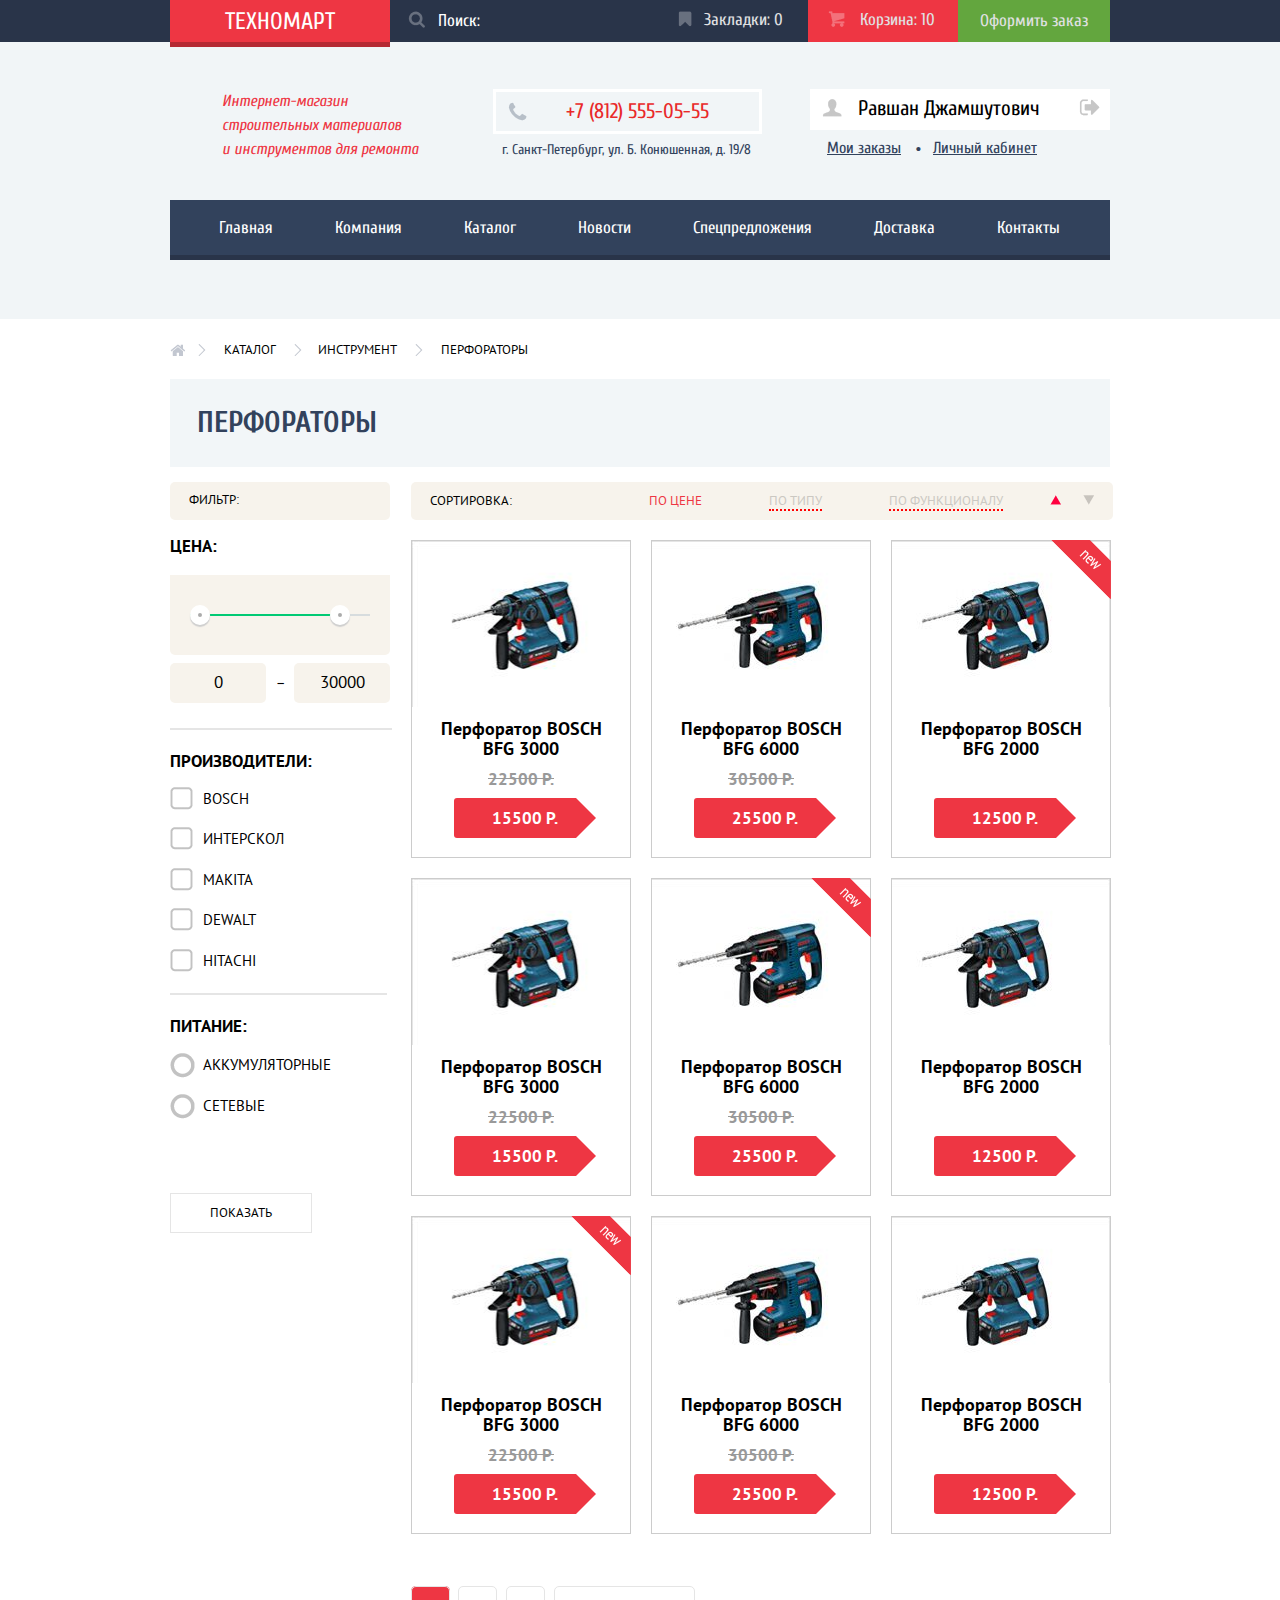
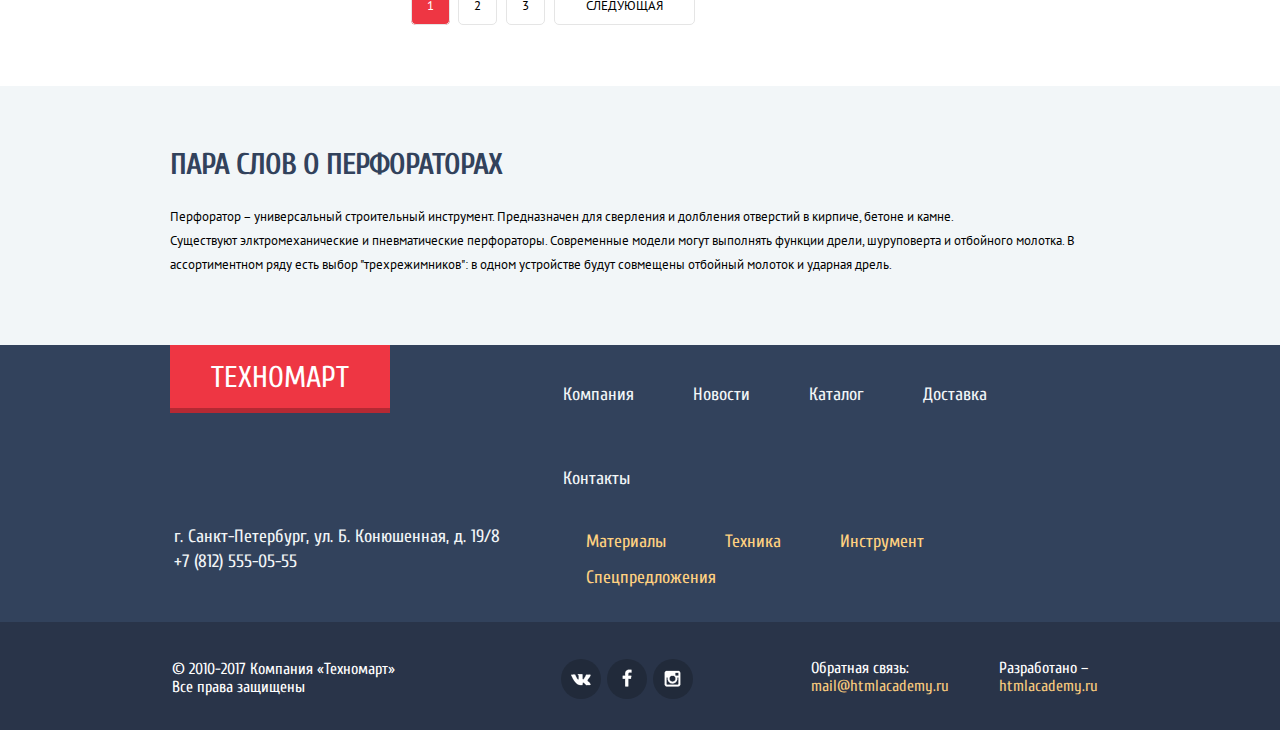
==== commit 0b474dff: "Правки после реализации замечаний по итогам проверки" ====
--- a/catalog.html
+++ b/catalog.html
@@ -19,17 +19,19 @@
                         <a href="index.html" class="logo">Техномарт</a>
                     </div>
                     <div class="search search-catalog">
-                        <form>
-                            <input type="search" name="q" placeholder="Поиск:" id="site-search">
+                        <form action="https://echo.htmlacademy.ru" method="post">
+                            <div class="search-input">
+                                <input type="search" name="q" placeholder="Поиск:" id="site-search">
+                            </div>
                         </form>
                     </div>
                     <div class="container-item container-item-catalog">
                         <ul class="basket">
                             <li>
-                                <a class="bookmarks-link" href="#">Закладки: 0</a>
+                                <a class="bookmarks-link menu-active" href="#">Закладки: 0</a>
                             </li>
                             <li>
-                                <a class="basket-link basket-link-catalog" href="#">Корзина: 10</a>
+                                <a class="basket-link menu-active" href="#">Корзина: 10</a>
                             </li>
                             <li>
                                 <a href="#" class="order-link">Оформить заказ</a>
@@ -40,16 +42,16 @@
             </div>
 
             <div class="main-header-item container">
-                <p class="text text-catalog">Интернет-магазин
-                    <br> строительных материалов
-                    <br> и инструментов для ремонта</p>
-                <div class="tel-address tel-address-catalog">
-                    <a class="tel tel-catalog">+7 (812) 555-05-55</a>
-                    <span class="address address-catalog">г. Санкт-Петербург, ул. Б. Конюшенная, д. 19/8</span>
+                <p class="text">Интернет-магазин строительных материалов и&nbsp;инструментов для ремонта</p>
+                <div class="tel-address">
+                    <a class="tel">+7 (812) 555-05-55</a>
+                    <span class="address">г. Санкт-Петербург, ул. Б. Конюшенная, д. 19/8</span>
                 </div>
                 <div class="user-block-authorized">
-                    <a href="profile"><span>Равшан Джамшутович</span></a>
-                    <a  class="exit" href="exit"></a>
+                    <div class="user-block-profile">
+                        <a href="profile"><span>Равшан Джамшутович</span></a>
+                        <a class="exit" href="exit"></a>
+                    </div>
                     <ul>
                         <li><a class="login-catalog" href="#">Мои заказы</a></li>
                         <li><a class="registration-catalog" href="#">Личный кабинет</a></li>
@@ -81,8 +83,8 @@
                     </li>
                 </ul>
             </nav>
-    </div>
-    </header>
+        </header>
+    </div>
     <ul class="breadcrumb container">
         <li>
             <a href="index.html" class="home"></a>
@@ -103,7 +105,7 @@
     <div class="catalog-filter container">
         <div class="column1">
             <div class="filter">Фильтр:</div>
-            <form action="https://echo.htmlacademy.ru" method="get">
+            <form action="https://echo.htmlacademy.ru" method="post">
                 <fieldset class="price">
                     <legend>Цена:</legend>
                     <div class="range-filter">
@@ -313,8 +315,7 @@
         <div class="about-punchers container">
             <h2>Пара слов о перфораторах</h2>
             <p>Перфоратор – универсальный строительный инструмент. Предназначен для сверления и долбления отверстий в кирпиче, бетоне и камне.
-                <br> Существуют элктромеханические и пневматические перфораторы. Современные модели могут выполнять функции дрели, шуруповерта и отбойного молотка. В
-                <br> ассортиментном ряду есть выбор "трехрежимников": в одном устройстве будут совмещены отбойный молоток и ударная дрель.</p>
+                <br> Существуют элктромеханические и пневматические перфораторы. Современные модели могут выполнять функции дрели, шуруповерта и отбойного молотка. В ассортиментном ряду есть выбор "трехрежимников": в одном устройстве будут совмещены отбойный молоток и ударная дрель.</p>
         </div>
     </div>
     <footer class="main-footer">
@@ -343,8 +344,7 @@
                     </ul>
                 </section>
                 <section class="address">
-                    <p>г. Санкт-Петербург, ул. Б. Конюшенная, д. 19/8
-                        <br> +7 (812) 555-05-55</p>
+                    <p>г. Санкт-Петербург, ул. Б. Конюшенная, д. 19/8 +7 (812) 555-05-55</p>
                 </section>
                 <section class="footer-nav-bottom">
                     <ul>
@@ -372,11 +372,11 @@
                     <a class="social-btn social-btn-inst" href="#"></a>
                 </section>
                 <section class="footer-copyright">
-                    <span class="e-mail">Обратная связь:<br> 
-                        <a class="e-mail-academy">mail@htmlacademy.ru</a>
+                    <span class="e-mail">Обратная связь:
+                        <a href="#" class="e-mail-academy">mail@htmlacademy.ru</a>
                     </span>
-                    <span class="site">Разработано – <br>
-                <a class="btn" href="https://htmlacademy.ru">htmlacademy.ru</a>
+                    <span class="site">Разработано – 
+                        <a class="btn" href="https://htmlacademy.ru">htmlacademy.ru</a>
                     </span>
                 </section>
             </div>
@@ -384,10 +384,10 @@
     </footer>
     <div class="modal-window-catalog conteiner">
         <button class="modal-content-close" type="button" title="Закрыть">Закрыть</button>
-        <span> <p>Товар добавлен в корзину!</p> </span>
+        <p>Товар добавлен в корзину!</p>
         <div class="wrap-checkout-continue">
             <div class="checkout-continue">
-                <a class="checkout link" >Оформить заказ</a>
+                <a class="checkout link">Оформить заказ</a>
                 <a class="continue">Продолжить покупки</a>
             </div>
         </div>
--- a/css/style.css
+++ b/css/style.css
@@ -1,2321 +1,2369 @@
-html,
-body {
-    font-family: cuprum, sans-serif, "Arial";
-    color: #000000;
-    margin: 0;
-    padding: 0;
-    background: #ffffff;
-}
-
-p {
-    font-family: "PT Sans", sans-serif, "Arial";
-    font-size: 13px;
-    line-height: 18px;
-    color: #000000;
-}
-
-h1 {
-    font-family: Cuprum, sans-serif, "Arial";
-    font-size: 30px;
-    line-height: 30px;
-    color: #32425c;
-    text-transform: uppercase;
-    padding-top: 29px;
-    padding-left: 27px;
-}
-
-h2 {
-    font-family: cuprum, sans-serif, "Arial";
-    font-size: 30px;
-    line-height: 30px;
-    letter-spacing: -1px;
-    color: #32425c;
-    text-transform: uppercase;
-    padding-top: 65px;
-}
-
-h3 {
-    font-family: cuprum, sans-serif, "Arial";
-    font-size: 30px;
-    color: #000000;
-    text-transform: uppercase;
-    margin-bottom: 24px;
-}
-
-.container {
-    width: 940px;
-    margin: 0 auto;
-    padding: 0 0px;
-}
-
-.link {
-    display: inline-block;
-    font-family: cuprum, sans-serif, "Arial";
-    font-size: 14px;
-    line-height: 18px;
-    color: #ffffff;
-    text-transform: uppercase;
-    text-align: center;
-    text-decoration: none;
-    background: #ee3643;
-    border-radius: 3px;
-    margin-right: 16px;
-    vertical-align: top;
-    border: none;
-    cursor: pointer;
-    padding-top: 10px;
-    padding-bottom: 10px;
-}
-
-legend {
-    font-family: "PT Sans", sans-serif, "Arial";
-    font-size: 17px;
-    line-height: 30px;
-    text-transform: uppercase;
-    font-weight: bold;
-    color: #000000;
-}
-
-label {
-    font-family: "PT Sans", sans-serif, "Arial";
-    text-transform: uppercase;
-    font-size: 15px;
-    line-height: 20px;
-    color: #000000;
-}
-
-.top-menu {
-    display: -webkit-box;
-    display: -ms-flexbox;
-    display: flex;
-    -webkit-box-pack: justify;
-    -ms-flex-pack: justify;
-    justify-content: space-between;
-    height: 40px;
-    margin-bottom: 47px;
-}
-
-.top-menu-wraper {
-    background-color: #293449;
-}
-
-.logo {
-    display: inline-block;
-    width: 220px;
-    min-height: 34px;
-    font-size: 24px;
-    text-transform: uppercase;
-    text-decoration: none;
-    color: #ffffff;
-    background-color: #ee3643;
-    text-align: center;
-    padding-top: 4px;
-    box-shadow: 0 5px 0 #b52933;
-    cursor: pointer;
-}
-
-.search {
-    position: relative;
-    display: inline-block;
-    font-size: 17px;
-    color: #ffffff;
-    min-height: 40px;
-    vertical-align: middle;
-    text-align: center;
-    cursor: pointer;
-}
-
-.search input {
-    background-color: #293449;
-    font-family: cuprum, sans-serif, "Arial";
-    border: none;
-    min-height: 40px;
-    font-size: 17px;
-    color: #ffffff;
-    outline: none;
-    cursor: pointer;
-    min-width: 270px;
-    padding-left: 29px;
-}
-
-.search input::-webkit-input-placeholder {
-    color: #ffffff;
-}
-
-.search input::-moz-placeholder {
-    color: #ffffff;
-}
-
-.search input:-moz-placeholder {
-    color: #ffffff;
-}
-
-.search input:-ms-input-placeholder {
-    color: #ffffff;
-}
-
-.search::before {
-    content: "";
-    position: absolute;
-    top: 12px;
-    left: -2px;
-    width: 17px;
-    height: 17px;
-    background: url(../img/sprites.png) no-repeat;
-    background-position: -248px -103px;
-}
-
-.container-item {
-    min-height: 42px;
-    display: -webkit-box;
-    display: -ms-flexbox;
-    display: flex;
-    -webkit-box-pack: justify;
-    -ms-flex-pack: justify;
-    justify-content: space-between;
-    -webkit-box-align: center;
-    -ms-flex-align: center;
-    align-items: center;
-}
-
-.basket ul {
-    margin: 0;
-    padding: 0;
-    list-style: none;
-    font-size: 0;
-}
-
-ul.basket {
-    min-height: 42px;
-    display: -webkit-box;
-    display: -ms-flexbox;
-    display: flex;
-    -webkit-box-align: center;
-    -ms-flex-align: center;
-    align-items: center;
-    margin: 0;
-}
-
-.basket li {
-    display: inline-block;
-    font-size: 17px;
-    line-height: 18px;
-    vertical-align: top;
-}
-
-.bookmarks-link {
-    position: relative;
-    display: inline-block;
-    padding-left: 5px;
-}
-
-.bookmarks-link::before {
-    content: "";
-    position: absolute;
-    left: -22px;
-    width: 14px;
-    height: 16px;
-    background: url(../img/sprites.png) no-repeat;
-    background-position: -590px -65px;
-}
-
-.basket-link {
-    position: relative;
-    display: inline-block;
-    vertical-align: middle;
-    padding-left: 75px;
-    margin-right: 29px;
-}
-
-.basket-link::before {
-    content: "";
-    position: absolute;
-    left: 40px;
-    width: 17px;
-    height: 16px;
-    background: url(../img/sprites.png) no-repeat;
-    background-position: -612px -156px;
-}
-
-.order-link {
-    display: inline-block;
-    padding: 12px 21px;
-    background-color: #63a63e;
-    color: #ffffff;
-}
-
-.basket a {
-    color: #e0e1e3;
-    text-decoration: none;
-    vertical-align: middle;
-}
-
-.main-header-item-wraper {
-    background-color: #f1f5f7;
-    padding-bottom: 50px;
-    margin-bottom: 61px;
-}
-
-.main-header-item {
-    display: -webkit-box;
-    display: -ms-flexbox;
-    display: flex;
-    -webkit-box-pack: justify;
-    -ms-flex-pack: justify;
-    justify-content: space-between;
-    -webkit-box-align: start;
-    -ms-flex-align: start;
-    align-items: flex-start;
-    background-color: #f1f5f7;
-    margin-bottom: 23px;
-    cursor: pointer;
-}
-
-.text {
-    display: inline-block;
-    min-width: 270px;
-    font-family: cuprum, sans-serif, "Arial";
-    font-style: italic;
-    font-size: 16px;
-    color: #ee3643;
-    line-height: 1.5;
-    margin-top: 0px;
-    padding-left: 52px;
-}
-
-.tel-address {
-    width: 320px;
-    min-height: 80px;
-    margin-right: 4px;
-}
-
-.tel-address .tel {
-    position: relative;
-    display: inline-block;
-    vertical-align: top;
-    font-family: cuprum, sans-serif, "Arial";
-    font-size: 21px;
-    color: #e9292a;
-    padding-left: 70px;
-    padding-right: 50px;
-    padding-bottom: 8px;
-    border: 3px solid #ffffff;
-    padding-top: 7px;
-}
-
-.tel-address .tel::before {
-    content: "";
-    position: absolute;
-    top: 10px;
-    left: 12px;
-    width: 19px;
-    height: 19px;
-    background: url(../img/sprites.png) no-repeat;
-    background-position: -460px -14px;
-}
-
-.tel-address .address {
-    display: inline-block;
-    font-family: cuprum, sans-serif, "Arial";
-    font-size: 14px;
-    color: #32425c;
-    background-color: inherit;
-    padding-left: 9px;
-    padding-top: 8px;
-}
-
-.user-block {
-    min-width: 320px;
-    min-height: 80px;
-}
-
-.user-block ul {
-    display: -webkit-box;
-    display: -ms-flexbox;
-    display: flex;
-    -webkit-box-align: start;
-    -ms-flex-align: start;
-    align-items: flex-start;
-    padding: 0px 12px;
-    margin: 0;
-}
-
-.user-block li {
-    display: inline-block;
-}
-
-.login {
-    position: relative;
-    display: inline-block;
-    font-family: cuprum, sans-serif, "Arial";
-    font-size: 21px;
-    color: #000000;
-    text-decoration: none;
-    background-color: #ffffff;
-    padding-right: 25px;
-    padding-bottom: 10px;
-    padding-left: 48px;
-    padding-top: 9px;
-}
-
-.login::before {
-    content: "";
-    position: absolute;
-    top: 13px;
-    left: 15px;
-    width: 20px;
-    height: 17px;
-    background: url(../img/sprites.png) no-repeat;
-    background-position: -301px -108px;
-}
-
-.registration {
-    display: inline-block;
-    font-family: cuprum, sans-serif, "Arial";
-    font-size: 21px;
-    color: #000000;
-    vertical-align: top;
-    text-decoration: none;
-    background-color: #ffffff;
-    padding-left: 25px;
-    margin-left: 10px;
-    padding-top: 10px;
-    padding-bottom: 9px;
-    padding-right: 24px;
-}
-
-.user-block-authorized {
-    position: relative;
-    width: 300px;
-    min-height: 80px;
-    width: 300px;
-    min-height: 80px;
-}
-
-.login-catalog::after {
-    content: "•";
-    position: absolute;
-    top: 1px;
-    left: 88px;
-    color: #32425c;
-    font-family: "PT Sans", sans-serif, "Arial";
-    font-size: 15px;
-    text-decoration: none;
-    display: block;
-}
-
-.main-navigation-wraper {
-    background-color: #f1f5f7;
-}
-
-.main-navigation {
-    display: -webkit-box;
-    display: -ms-flexbox;
-    display: flex;
-    width: 940px;
-    height: 55px;
-    background-color: #32425c;
-    margin-bottom: 14px;
-    -webkit-box-pack: justify;
-    -ms-flex-pack: justify;
-    justify-content: space-between;
-    -webkit-box-align: center;
-    -ms-flex-align: center;
-    align-items: center;
-    box-shadow: 0 5px 0 #293449;
-}
-
-.main-navigation a {
-    font-family: cuprum, sans-serif, "Arial";
-    font-size: 17px;
-    color: #ffffff;
-    text-decoration: none;
-}
-
-.main-navigation li {
-    display: inline-block;
-    vertical-align: top;
-    padding: 18px 29px;
-}
-
-.main-navigation li:first-child a {
-    padding-left: 20px;
-}
-
-.main-navigation li:last-child a {
-    padding-right: 20px;
-}
-
-.main-navigation ul {
-    padding-left: 0px;
-}
-
-.main-navigation li:hover {
-    background-color: #293449
-}
-
-.promo-block-topline {
-    display: -webkit-box;
-    display: -ms-flexbox;
-    display: flex;
-    -webkit-box-pack: justify;
-    -ms-flex-pack: justify;
-    justify-content: space-between;
-    margin-bottom: 20px;
-}
-
-.popular-brands .link {
-    padding-left: 69px;
-    padding-right: 70px;
-    margin-right: 24px;
-}
-
-fieldset {
-    margin: 0px;
-    padding: 0px;
-    border: none;
-}
-
-fieldset li {
-    display: block;
-}
-
-fieldset ul {
-    padding-left: 0px;
-}
-
-.producers ul {
-    margin: 0;
-    display: -webkit-box;
-    display: -ms-flexbox;
-    display: flex;
-    -webkit-box-orient: vertical;
-    -webkit-box-direction: normal;
-    -ms-flex-direction: column;
-    flex-direction: column;
-    -webkit-box-pack: end;
-    -ms-flex-pack: end;
-    justify-content: flex-end;
-    line-height: 2.4;
-}
-
-.battery ul {
-    margin: 0;
-    line-height: 2.4;
-}
-
-.price legend {
-    margin-bottom: 14px;
-}
-
-.beautiful-checkbox input[type="checkbox"],
-.beautiful-ridio-button input[type="radio"] {
-    opacity: 0;
-}
-
-.beautiful-checkbox label::before {
-    content: "";
-    position: absolute;
-    top: -2px;
-    left: -17px;
-    width: 23px;
-    height: 23px;
-    background: url(../img/sprites.png) no-repeat;
-    background-position: -597px -108px;
-}
-
-.beautiful-checkbox label::after {
-    content: "";
-    position: absolute;
-    top: -2px;
-    left: -17px;
-    width: 27px;
-    height: 23px;
-    background: url(../img/sprites.png) no-repeat;
-    background-position: -503px -102px;
-}
-
-.beautiful-checkbox label,
-.beautiful-ridio-button label {
-    position: relative;
-    padding-left: 16px;
-    line-height: 2.7;
-    cursor: pointer;
-}
-
-.beautiful-checkbox input[type="checkbox"] + label::after,
-.beautiful-ridio-button input[type="radio"] + label::after {
-    content: none;
-}
-
-.beautiful-checkbox input[type="checkbox"]:checked + label::after,
-.beautiful-ridio-button input[type="radio"]:checked + label::after {
-    content: "";
-}
-
-.beautiful-ridio-button label::before {
-    content: "";
-    position: absolute;
-    top: -2px;
-    left: -17px;
-    width: 25px;
-    height: 25px;
-    background: url(../img/sprites.png) no-repeat;
-    background-position: -403px -104px;
-}
-
-.beautiful-ridio-button label::after {
-    content: "";
-    position: absolute;
-    top: -2px;
-    left: -17px;
-    width: 25px;
-    height: 25px;
-    background: url(../img/sprites.png) no-repeat;
-    background-position: -202px -101px;
-}
-
-.power {
-    padding-right: 140px;
-    border-top: 2px solid #e5e5e5;
-    margin-bottom: 4px;
-    padding-top: 16px;
-}
-
-.brands-filter {
-    padding-right: 80px;
-    border-top: 2px solid #e5e5e5;
-    padding-top: 16px;
-    margin-bottom: 5px;
-}
-
-.btn-show {
-    border: 1px solid #e5e5e5;
-    background-color: inherit;
-    font-family: "PT Sans", sans-serif, "Arial";
-    color: #000000;
-    font-size: 13px;
-    line-height: 18px;
-    text-transform: uppercase;
-    padding: 10px 39px;
-    margin-top: 68px;
-    cursor: pointer;
-}
-
-.column4 {
-    width: 300px;
-    height: 122px;
-}
-
-.column4 span {
-    display: inline-block;
-    font-family: cuprum, sans-serif, "Arial";
-    font-size: 24px;
-    font-weight: bold;
-    color: #ffffff;
-    vertical-align: top;
-    margin-left: 22px;
-    margin-top: 22px;
-}
-
-.column4 a {
-    display: inline-block;
-    font-family: cuprum, sans-serif, "Arial";
-    font-size: 14px;
-    color: #ffffff;
-    text-decoration: none;
-    vertical-align: top;
-    text-transform: uppercase;
-    margin-left: -115px;
-    margin-top: 63px;
-    padding: 10px 24px;
-    border-radius: 3px;
-}
-
-.link-materials {
-    background-color: #dda028;
-}
-
-.tool a {
-    margin-top: 63px;
-    margin-left: -118px;
-    padding: 11px 26px;
-    background-color: #429dc7;
-}
-
-.technics a {
-    margin-top: 63px;
-    margin-left: -81px;
-    padding: 10px 30px;
-    background-color: #b76dbc;
-}
-
-.discounts a {
-    margin-top: 64px;
-    margin-left: -123px;
-    padding: 11px 24px;
-    background-color: #77bc6d;
-}
-
-.delivery a {
-    margin-top: 63px;
-    margin-left: -94px;
-    padding: 11px 37px;
-    background-color: #dda028;
-}
-
-.promo-block-bottomline {
-    display: -webkit-box;
-    display: -ms-flexbox;
-    display: flex;
-    -webkit-box-orient: vertical;
-    -webkit-box-direction: normal;
-    -ms-flex-direction: column;
-    flex-direction: column;
-    height: 266px;
-    -webkit-box-pack: justify;
-    -ms-flex-pack: justify;
-    justify-content: space-between;
-    -ms-flex-wrap: wrap;
-    flex-wrap: wrap;
-    margin-bottom: 53px;
-}
-
-.main-slider {
-    position: relative;
-    width: 620px;
-    height: 267px;
-    margin-right: 20px;
-    background-color: #a49380;
-}
-
-.materials {
-    position: relative;
-    background-color: #f6b22d;
-}
-
-.materials::before {
-    content: "";
-    position: absolute;
-    top: 31px;
-    left: 213px;
-    width: 44px;
-    height: 65px;
-    background: url(../img/sprites.png) no-repeat;
-    background-position: -177px -2px;
-}
-
-.tool {
-    position: relative;
-    background-color: #4aafde;
-}
-
-.tool::before {
-    content: "";
-    position: absolute;
-    top: 33px;
-    left: 199px;
-    width: 77px;
-    height: 65px;
-    background: url(../img/sprites.png) no-repeat;
-    background-position: 0 -5px;
-}
-
-.technics {
-    position: relative;
-    background-color: #cc79d1;
-}
-
-.technics::before {
-    content: "";
-    position: absolute;
-    top: 31px;
-    left: 192px;
-    width: 78px;
-    height: 62px;
-    background: url(../img/sprites.png) no-repeat;
-    background-position: -83px -1px;
-}
-
-.discounts {
-    position: relative;
-    background-color: #85d179;
-}
-
-.discounts::before {
-    content: "";
-    position: absolute;
-    top: 26px;
-    left: 197px;
-    width: 59px;
-    height: 72px;
-    background: url(../img/sprites.png) no-repeat;
-    background-position: -227px 0;
-}
-
-.delivery {
-    position: relative;
-    background-color: #f6b22d;
-}
-
-.delivery::before {
-    content: "";
-    position: absolute;
-    top: 31px;
-    left: 192px;
-    width: 78px;
-    height: 63px;
-    background: url(../img/sprites.png) no-repeat;
-    background-position: -304px -7px;
-}
-
-.popular-goods {
-    display: -webkit-box;
-    display: -ms-flexbox;
-    display: flex;
-    -webkit-box-pack: justify;
-    -ms-flex-pack: justify;
-    justify-content: space-between;
-    width: 940px;
-    height: 90px;
-    background-color: #f7f3ec;
-    -webkit-box-align: center;
-    -ms-flex-align: center;
-    align-items: center;
-}
-
-.popular-goods h2 {
-    padding-left: 28px;
-    padding-bottom: 64px;
-}
-
-.popular-goods .link {
-    padding-left: 54px;
-    margin-right: 24px;
-    padding-right: 55px;
-}
-
-.popular-brands {
-    display: -webkit-box;
-    display: -ms-flexbox;
-    display: flex;
-    width: 940px;
-    -webkit-box-pack: justify;
-    -ms-flex-pack: justify;
-    justify-content: space-between;
-    height: 90px;
-    background-color: #f7f3ec;
-    -webkit-box-align: center;
-    -ms-flex-align: center;
-    align-items: center;
-    margin-bottom: 20px;
-}
-
-.aeg-logo {
-    padding-top: 13px;
-}
-
-.popular-brands h2 {
-    padding-left: 23px;
-    padding-bottom: 64px;
-}
-
-.pre-catalog {
-    margin-top: 20px;
-    display: -webkit-box;
-    display: -ms-flexbox;
-    display: flex;
-    -webkit-box-pack: justify;
-    -ms-flex-pack: justify;
-    justify-content: space-between;
-}
-
-.pre-catalog .catalog-item:nth-child(4) {
-    margin-right: 0px;
-    vertical-align: top;
-}
-
-.pre-catalog .catalog-item:nth-child(4) .new-price {
-    display: inline-block;
-    vertical-align: bottom;
-    margin-top: 38px;
-}
-
-.list-brands {
-    display: -webkit-box;
-    display: -ms-flexbox;
-    display: flex;
-    -webkit-box-pack: justify;
-    -ms-flex-pack: justify;
-    justify-content: space-between;
-    -ms-flex-wrap: wrap;
-    flex-wrap: wrap;
-    margin-bottom: 65px;
-}
-
-.list-brands li {
-    width: 220px;
-    height: 145px;
-    background-color: #ffffff;
-    vertical-align: middle;
-    text-align: center;
-    border: 1px solid #e5e5e5;
-    margin-bottom: 18px;
-    display: -webkit-box;
-    display: -ms-flexbox;
-    display: flex;
-    -webkit-box-pack: center;
-    -ms-flex-pack: center;
-    justify-content: center;
-    -webkit-box-align: center;
-    -ms-flex-align: center;
-    align-items: center;
-    margin-right: -3px;
-}
-
-.list-brands li a {
-    display: inline-block;
-    vertical-align: middle;
-}
-
-.services {
-    font-family: "PT Sans", sans-serif, "Arial";
-    font-size: 13px;
-    color: #000000;
-    display: inline-block;
-    width: 560px;
-    min-height: 132px;
-    margin-top: 33px;
-    background-color: #f2f6f8;
-    margin-bottom: 63px;
-}
-
-.services p {
-    line-height: 1.8;
-    padding-left: 3px;
-    margin-bottom: 10px;
-}
-
-.services-background {
-    width: auto;
-    height: 523px;
-    background-color: #f2f6f8;
-    margin-bottom: 80px;
-}
-
-.block-with-map {
-    display: -webkit-box;
-    display: -ms-flexbox;
-    display: flex;
-    -webkit-box-pack: justify;
-    -ms-flex-pack: justify;
-    justify-content: space-between;
-    margin-top: 80px;
-    margin-bottom: 86px;
-}
-
-.about-company {
-    position: relative;
-    font-family: "PT Sans", sans-serif, "Arial";
-    font-size: 13px;
-    width: 600px;
-    min-height: 370px;
-    background-color: inherit;
-    margin-top: -34px;
-}
-
-.about-company p {
-    padding-left: 1px;
-    padding-top: 3px;
-    font-size: 13px;
-    line-height: 24px;
-    margin-bottom: 19px;
-}
-
-.about-company ul {
-    margin: 0
-}
-
-.about-company li {
-    font-family: cuprum, sans-serif, "Arial";
-    font-size: 18px;
-    line-height: 36px;
-    margin-bottom: 3px;
-}
-
-.about-company li {
-    list-style-type: none;
-}
-
-.about-company li:before {
-    content: "";
-    width: 25px;
-    height: 2px;
-    background-color: #fb565a;
-    margin-left: -39px;
-    margin-right: 12px;
-    display: inline-block;
-    margin-bottom: 6px;
-    margin-top: 13px;
-}
-
-.about-company-link {
-    width: 209px;
-    padding: 10px 6px;
-    margin-top: 25px;
-    left: 1px;
-}
-
-.contacts {
-    position: relative;
-    width: 300px;
-    height: 370px;
-    margin-top: -34px;
-}
-
-.contacts p {
-    display: inline-block;
-    margin-top: 3px;
-    margin-bottom: 33px;
-    line-height: 1.7;
-}
-
-.write-to-us {
-    width: 285px;
-    padding: 10px 6px;
-    margin-top: 36px;
-    padding-left: 11px;
-}
-
-.footer-item-wrap {
-    background-color: #32425c;
-}
-
-.footer-logo {
-    height: 47px;
-    background-color: #ee3643;
-    font-size: 30px;
-    text-decoration: none;
-    padding-top: 8px;
-    box-shadow: 0 5px 0 #b52933;
-}
-
-.address p {
-    font-size: 18px;
-    padding-left: 4px;
-    color: #f1f5f7;
-    font-family: cuprum, sans-serif, "Arial";
-    line-height: 1.4;
-    margin-top: 11px;
-    margin-bottom: 48px;
-}
-
-.footer-item {
-    display: -webkit-box;
-    display: -ms-flexbox;
-    display: flex;
-    -webkit-box-pack: justify;
-    -ms-flex-pack: justify;
-    justify-content: space-between;
-    -ms-flex-wrap: wrap;
-    flex-wrap: wrap;
-}
-
-.footer-nav-top {
-    width: 550px;
-}
-
-.footer-nav-top ul {
-    padding: 0;
-    margin: 0;
-    list-style: none;
-    font-size: 0;
-}
-
-.footer-nav-top li {
-    display: inline-block;
-    vertical-align: middle;
-    font-size: 18px;
-    line-height: 24px;
-}
-
-.footer-nav-top a {
-    display: inline-block;
-    text-decoration: none;
-    font-family: cuprum, sans-serif, "Arial";
-    color: #f1f5f7;
-    padding-left: 3px;
-    padding-right: 51px;
-    padding-top: 38px;
-    padding-bottom: 22px;
-}
-
-.footer-nav-top li:last-child a {
-    padding-right: 0px;
-}
-
-.address {
-    width: 380px;
-}
-
-.footer-nav-bottom {
-    width: 540px;
-}
-
-.footer-nav-bottom ul {
-    padding: 0;
-    margin: 0;
-    list-style: none;
-    font-size: 0;
-}
-
-.footer-nav-bottom li {
-    display: inline-block;
-    vertical-align: middle;
-    font-size: 18px;
-    line-height: 24px;
-}
-
-.footer-nav-bottom a {
-    display: inline-block;
-    text-decoration: none;
-    font-family: cuprum, sans-serif, "Arial";
-    color: #ffd180;
-    padding-left: 16px;
-    padding-top: 12px;
-    padding-right: 38px;
-    vertical-align: bottom;
-}
-
-.main-footer-layout-wrap {
-    background-color: #293449;
-}
-
-.main-footer-layout {
-    display: -webkit-box;
-    display: -ms-flexbox;
-    display: flex;
-}
-
-.footer-nav-bottom li:last-child a {
-    padding-right: 0px
-}
-
-.footer-all-rights-reserved {
-    width: 230px;
-    margin-right: 140px;
-    font-family: cuprum, sans-serif, "Arial";
-    font-size: 16px;
-    line-height: 18px;
-    color: #ffffff;
-    padding-top: 37px;
-    padding-left: 3px;
-    padding-bottom: 34px;
-}
-
-.social-logo {
-    display: inline-block;
-    padding-top: 37px;
-    margin-left: 17px;
-}
-
-.social-btn {
-    display: inline-block;
-    width: 40px;
-    height: 40px;
-    margin: 0 1px;
-    vertical-align: top;
-    border-radius: 50%;
-    background: #212a3a url("../img/sprites.png") no-repeat center;
-}
-
-.social-btn-vk {
-    background-position: -493px -4px;
-}
-
-.social-btn-fb {
-    background-position: -536px -97px;
-}
-
-.social-btn-inst {
-    background-position: -336px -97px;
-}
-
-.footer-copyright {
-    width: 310px;
-    margin-left: auto;
-}
-
-.e-mail {
-    display: inline-block;
-    vertical-align: top;
-    font-family: cuprum, sans-serif, "Arial";
-    font-size: 16px;
-    line-height: 18px;
-    color: #ffffff;
-    padding-top: 37px;
-    padding-left: 12px;
-}
-
-.e-mail a,
-.site a {
-    color: #f5c97d;
-    text-decoration: none;
-}
-
-.catalog-item-wraper {
-    background-color: #f1f5f7;
-    padding-bottom: 50px;
-    margin-bottom: 20px;
-}
-
-.site {
-    display: inline-block;
-    vertical-align: top;
-    font-family: cuprum, sans-serif, "Arial";
-    font-size: 16px;
-    line-height: 18px;
-    color: #ffffff;
-    padding-top: 37px;
-    padding-left: 48px;
-}
-
-.basket-link-catalog {
-    position: relative;
-    display: inline-block;
-    padding: 12px 21px;
-    background-color: #ee3643;
-    padding-right: 26px;
-    padding-left: 49px;
-    margin-left: 28px;
-}
-
-.container-item-catalog {
-    display: -webkit-box;
-    display: -ms-flexbox;
-    display: flex;
-    -webkit-box-pack: end;
-    -ms-flex-pack: end;
-    justify-content: flex-end;
-    -webkit-box-align: center;
-    -ms-flex-align: center;
-    align-items: center;
-}
-
-ul.basket {
-    display: -webkit-box;
-    display: -ms-flexbox;
-    display: flex;
-    -webkit-box-pack: end;
-    -ms-flex-pack: end;
-    justify-content: flex-end;
-    -webkit-box-align: center;
-    -ms-flex-align: center;
-    align-items: center;
-    padding-left: 0px;
-}
-
-.basket-link-catalog::before {
-    content: "";
-    position: absolute;
-    left: 17px;
-    width: 17px;
-    height: 16px;
-    background: url(../img/sprites.png) no-repeat;
-    background-position: -612px -156px;
-}
-
-.user-block-authorized span {
-    position: relative;
-    display: inline-block;
-    font-family: cuprum, sans-serif, "Arial";
-    font-size: 21px;
-    color: #000000;
-    text-decoration: none;
-    background-color: #ffffff;
-    padding-top: 12px;
-    padding-left: 42px;
-    padding-right: 65px;
-    padding-bottom: 12px;
-    margin-bottom: 9px;
-}
-
-a.login-catalog {
-    position: relative;
-    margin-left: 12px;
-}
-
-a.registration-catalog {
-    margin-left: 28px;
-}
-
-.user-block-authorized a {
-    font-family: cuprum, sans-serif, "Arial";
-    font-size: 16px;
-    line-height: 18px;
-    color: #32425c;
-    text-decoration: underline;
-}
-
-.user-block-authorized li {
-    display: inline-block;
-    vertical-align: bottom;
-}
-
-.user-block-authorized ul {
-    padding-left: 0px;
-    margin-right: 0px;
-    margin-top: 0px;
-}
-
-.user-block-authorized span::before {
-    content: "";
-    position: absolute;
-    top: 12px;
-    left: 8px;
-    width: 20px;
-    height: 18px;
-    background: url(../img/sprites.png) no-repeat;
-    background-position: -554px -15px;
-}
-
-.exit::after {
-    content: "";
-    position: absolute;
-    top: 13px;
-    right: 10px;
-    width: 21px;
-    height: 17px;
-    background: url(../img/sprites.png) no-repeat;
-    background-position: -6px -101px;
-}
-
-.breadcrumb {
-    margin: auto;
-}
-
-.breadcrumb a {
-    font-family: PT Sans, sans-serif, "Arial";
-    font-size: 13px;
-    line-height: 18px;
-    color: #000000;
-    text-decoration: none;
-    text-transform: uppercase;
-}
-
-.home {
-    position: relative;
-}
-
-.home::before {
-    content: "";
-    position: absolute;
-    top: 3px;
-    left: -27px;
-    width: 15px;
-    height: 12px;
-    background: url(../img/sprites.png) no-repeat;
-    background-position: -452px -106px;
-}
-
-.home::after {
-    content: "";
-    position: absolute;
-    top: 3px;
-    left: 1px;
-    width: 8px;
-    height: 12px;
-    background: url(../img/sprites.png) no-repeat;
-    background-position: -109px -103px;
-}
-
-.catalog {
-    position: relative;
-    margin-right: 11px;
-}
-
-.catalog::after {
-    content: "";
-    position: absolute;
-    top: 3px;
-    left: 70px;
-    width: 8px;
-    height: 12px;
-    background: url(../img/sprites.png) no-repeat;
-    background-position: -109px -103px;
-}
-
-.tools {
-    position: relative;
-    margin-right: 13px;
-}
-
-.tools::after {
-    content: "";
-    position: absolute;
-    top: 3px;
-    left: 97px;
-    width: 8px;
-    height: 12px;
-    background: url(../img/sprites.png) no-repeat;
-    background-position: -109px -103px;
-}
-
-.title-punchers {
-    margin-top: 23px;
-    min-height: 88px;
-    background: #f2f6f8;
-    margin-bottom: 15px;
-}
-
-.column1 {
-    display: -webkit-box;
-    display: -ms-flexbox;
-    display: flex;
-    -webkit-box-orient: vertical;
-    -webkit-box-direction: normal;
-    -ms-flex-direction: column;
-    flex-direction: column;
-    -webkit-box-align: start;
-    -ms-flex-align: start;
-    align-items: flex-start;
-    width: 220px;
-}
-
-.column2 {
-    display: -webkit-box;
-    display: -ms-flexbox;
-    display: flex;
-    -webkit-box-orient: vertical;
-    -webkit-box-direction: normal;
-    -ms-flex-direction: column;
-    flex-direction: column;
-    -webkit-box-align: start;
-    -ms-flex-align: start;
-    align-items: flex-start;
-    width: 699px;
-}
-
-.sorting {
-    display: -webkit-box;
-    display: -ms-flexbox;
-    display: flex;
-    -webkit-box-pack: justify;
-    -ms-flex-pack: justify;
-    justify-content: space-between;
-    -webkit-box-align: center;
-    -ms-flex-align: center;
-    align-items: center;
-    font-family: "PT Sans", sans-serif, "Arial";
-    font-size: 13px;
-    line-height: 38px;
-    text-transform: uppercase;
-    width: 664px;
-    color: #000000;
-    border: none;
-    min-height: 38px;
-    border-radius: 5px;
-    background: #f7f3ec;
-    padding: 0px 19px;
-}
-
-ul.sort-by {
-    display: -webkit-box;
-    display: -ms-flexbox;
-    display: flex;
-    position: relative;
-    margin: 0px;
-}
-
-.sort-by a {
-    text-decoration: none;
-}
-
-.by-price a {
-    color: #ee3643;
-}
-
-.by-type a {
-    color: #cbc8c2;
-    border-bottom: 2px dotted red;
-}
-
-.sort-by li {
-    list-style-type: none;
-    padding: 0px 20px;
-}
-
-.in-functionality a {
-    color: #cbc8c2;
-    border-bottom: 2px dotted red;
-}
-
-.ascending a::before {
-    display: inline-block;
-    content: "";
-    width: 11px;
-    height: 10px;
-    background: url(../img/sprites.png) no-repeat;
-    background-position: -10px -167px;
-}
-
-.descending a::after {
-    display: inline-block;
-    content: "";
-    width: 11px;
-    height: 10px;
-    background: url(../img/sprites.png) no-repeat;
-    background-position: -59px -162px;
-}
-
-.catalog-items {
-    width: 700px;
-    margin: 20px auto;
-}
-
-.basket-link-catalog {
-    .basket-link-catalog margin-right: 0px;
-    padding-bottom: 12px;
-    padding-top: 12px;
-    padding-left: 51px;
-    padding-right: 26px;
+    html,
+    body {
+        font-family: Cuprum, Arial, sans-serif;
+        color: #000000;
+        margin: 0;
+        padding: 0;
+        background: #ffffff;
+    }
+    
+    p {
+        font-family: "PT Sans", Arial, sans-serif;
+        font-size: 13px;
+        line-height: 18px;
+        color: #000000;
+    }
+    
+    h1 {
+        font-family: Cuprum, Arial, sans-serif;
+        font-size: 30px;
+        line-height: 30px;
+        color: #32425c;
+        text-transform: uppercase;
+        padding-top: 29px;
+        padding-left: 27px;
+    }
+    
+    h2 {
+        font-family: Cuprum, Arial, sans-serif;
+        font-size: 30px;
+        line-height: 30px;
+        letter-spacing: -1px;
+        color: #32425c;
+        text-transform: uppercase;
+        padding-top: 64px;
+    }
+    
+    h3 {
+        font-family: Cuprum, Arial, sans-serif;
+        font-size: 30px;
+        color: #000000;
+        text-transform: uppercase;
+        margin-bottom: 24px;
+    }
+    
+    .container {
+        width: 940px;
+        margin: 0 auto;
+        padding: 0 0px;
+    }
+    
+    .link {
+        display: inline-block;
+        font-family: Cuprum, Arial, sans-serif;
+        font-size: 14px;
+        line-height: 18px;
+        color: #ffffff;
+        text-transform: uppercase;
+        text-align: center;
+        text-decoration: none;
+        background: #ee3643;
+        border-radius: 3px;
+        margin-right: 16px;
+        vertical-align: top;
+        border: none;
+        cursor: pointer;
+        padding-top: 10px;
+        padding-bottom: 10px;
+    }
+    
+    legend {
+        font-family: "PT Sans", Arial, sans-serif;
+        font-size: 17px;
+        line-height: 30px;
+        text-transform: uppercase;
+        font-weight: bold;
+        color: #000000;
+    }
+    
+    label {
+        font-family: "PT Sans", Arial, sans-serif;
+        text-transform: uppercase;
+        font-size: 15px;
+        line-height: 20px;
+        color: #000000;
+    }
+    
+    .top-menu {
+        display: -webkit-box;
+        display: -ms-flexbox;
+        display: flex;
+        -webkit-box-pack: justify;
+        -ms-flex-pack: justify;
+        justify-content: space-between;
+        min-height: 42px;
+        margin-bottom: 47px;
+    }
+    
+    .top-menu-wraper {
+        background-color: #293449;
+    }
+    
+    .logo {
+        display: inline-block;
+        width: 220px;
+        min-height: 34px;
+        font-size: 24px;
+        text-transform: uppercase;
+        text-decoration: none;
+        color: #ffffff;
+        background-color: #ee3643;
+        text-align: center;
+        padding-top: 4px;
+        box-shadow: 0 5px 0 #b52933;
+        cursor: pointer;
+    }
+    
+    .search {
+        position: relative;
+        display: inline-block;
+        font-size: 17px;
+        color: #ffffff;
+        vertical-align: middle;
+        text-align: center;
+        margin-right: auto;
+        padding-left: 16px;
+    }
+    
+    .search input {
+        background-color: #293449;
+        font-family: Cuprum, Arial, sans-serif;
+        border: none;
+        font-size: 17px;
+        color: #ffffff;
+        outline: none;
+        padding-left: 32px;
+        min-height: 42px;
+    }
+    
+    .search input::-webkit-input-placeholder {
+        color: #ffffff;
+    }
+    
+    .search input::-moz-placeholder {
+        color: #ffffff;
+    }
+    
+    .search input:-moz-placeholder {
+        color: #ffffff;
+    }
+    
+    .search input:-ms-input-placeholder {
+        color: #ffffff;
+    }
+    
+    .search-input {
+        position: relative;
+        height: 42px;
+    }
+    
+    .search-input::before {
+        content: "";
+        position: absolute;
+        top: 11px;
+        left: 2px;
+        width: 17px;
+        height: 17px;
+        background: url(../img/sprites.png) no-repeat;
+        background-position: -248px -103px;
+    }
+    
+    .search-catalog::before {
+        content: "";
+        position: absolute;
+        top: 10px;
+        left: 16px;
+        width: 17px;
+        height: 17px;
+        background: url(../img/sprites.png) no-repeat;
+        background-position: -248px -103px;
+    }
+    
+    .container-item {
+        min-height: 42px;
+        display: -webkit-box;
+        display: -ms-flexbox;
+        display: flex;
+        -webkit-box-pack: justify;
+        -ms-flex-pack: justify;
+        justify-content: space-between;
+        -webkit-box-align: center;
+        -ms-flex-align: center;
+        align-items: center;
+    }
+    
+    .basket ul {
+        margin: 0;
+        padding: 0;
+        list-style: none;
+        font-size: 0;
+    }
+    
+    ul.basket {
+        min-height: 42px;
+        display: -webkit-box;
+        display: -ms-flexbox;
+        display: flex;
+        -webkit-box-align: center;
+        -ms-flex-align: center;
+        align-items: center;
+        margin: 0;
+    }
+    
+    .basket li {
+        display: inline-block;
+        font-size: 17px;
+        vertical-align: top;
+    }
+    
+    .basket .bookmarks-link {
+        position: relative;
+        display: inline-block;
+        width: 150px;
+        background-color: initial;
+        padding-bottom: 11px;
+        padding-top: 11px;
+        padding-left: 46px;
+    }
+    
+    .bookmarks-link::before {
+        content: "";
+        position: absolute;
+        left: 20px;
+        top: 11px;
+        width: 14px;
+        height: 16px;
+        background: url(../img/sprites.png) no-repeat;
+        background-position: -590px -65px;
+    }
+    
+    .basket .basket-link {
+        position: relative;
+        display: inline-block;
+        vertical-align: middle;
+        padding-top: 11px;
+        padding-bottom: 11px;
+        padding-right: 0px;
+        padding-left: 52px;
+        width: 150px;
+    }
+    
+    .basket-link::before {
+        content: "";
+        position: absolute;
+        left: 20px;
+        width: 17px;
+        height: 16px;
+        background: url(../img/sprites.png) no-repeat;
+        background-position: -612px -156px;
+    }
+    
+    .basket-link-catalog {
+        background-color: #ee3643;
+    }
+    
+    .order-link {
+        display: inline-block;
+        padding: 11px 22px;
+        background-color: #63a63e;
+        color: #ffffff;
+    }
+    
+    
+    .basket a {
+        color: #e0e1e3;
+        text-decoration: none;
+        vertical-align: middle;
+        line-height: 18px;
+        padding: 12px 22px;
+        height: 42px;
+        box-sizing: border-box;
+    }
+    
+    .menu-active {
+        background-color: #ee3643;
+    }
+    
+    .main-header-item-wraper {
+        background-color: #f1f5f7;
+        padding-bottom: 50px;
+        margin-bottom: 60px;
+    }
+    
+    .main-header-item {
+        display: -webkit-box;
+        display: -ms-flexbox;
+        display: flex;
+        -webkit-box-pack: justify;
+        -ms-flex-pack: justify;
+        justify-content: space-between;
+        -webkit-box-align: start;
+        -ms-flex-align: start;
+        align-items: flex-start;
+        background-color: #f1f5f7;
+        margin-bottom: 23px;
+    }
+    
+    .text {
+        display: inline-block;
+        vertical-align: top;
+        width: 200px;
+        font-family: Cuprum, Arial, sans-serif;
+        font-style: italic;
+        font-size: 16px;
+        color: #ee3643;
+        line-height: 1.5;
+        margin-top: 0px;
+        padding-left: 52px;
+    }
+    
+    .tel-address {
+        width: 299px;
+        min-height: 80px;
+        margin-left: 71px;
+        margin-right: auto;
+    }
+    
+    .tel-address .tel {
+        position: relative;
+        display: inline-block;
+        vertical-align: top;
+        font-family: Cuprum, Arial, sans-serif;
+        font-size: 21px;
+        color: #e9292a;
+        padding-left: 70px;
+        padding-right: 50px;
+        padding-bottom: 8px;
+        border: 3px solid #ffffff;
+        padding-top: 7px;
+        cursor: pointer;
+    }
+    
+    .tel-address .tel::before {
+        content: "";
+        position: absolute;
+        top: 10px;
+        left: 12px;
+        width: 19px;
+        height: 19px;
+        background: url(../img/sprites.png) no-repeat;
+        background-position: -460px -14px;
+    }
+    
+    .tel-address .address {
+        display: inline-block;
+        font-family: Cuprum, Arial, sans-serif;
+        font-size: 14px;
+        color: #32425c;
+        background-color: inherit;
+        padding-left: 9px;
+        padding-top: 8px;
+    }
+    
+    .user-block {
+        width: 320px;
+        height: 80px;
+    }
+    
+    .user-block ul {
+        display: -webkit-box;
+        display: -ms-flexbox;
+        display: flex;
+        -webkit-box-align: start;
+        -ms-flex-align: start;
+        align-items: flex-start;
+        padding: 0px 12px;
+        margin: 0;
+    }
+    
+    .user-block li {
+        display: inline-block;
+    }
+    
+    .login {
+        position: relative;
+        display: inline-block;
+        vertical-align: top;
+        font-family: Cuprum, Arial, sans-serif;
+        font-size: 21px;
+        color: #000000;
+        text-decoration: none;
+        background-color: #ffffff;
+        padding-right: 26px;
+        padding-bottom: 10px;
+        padding-left: 46px;
+        padding-top: 10px;
+        margin-left: 29px;
+    }
+    
+    .login::before {
+        content: "";
+        position: absolute;
+        top: 13px;
+        left: 13px;
+        width: 20px;
+        height: 17px;
+        background: url(../img/sprites.png) no-repeat;
+        background-position: -301px -108px;
+    }
+    
+    .registration {
+        display: inline-block;
+        vertical-align: top;
+        font-family: Cuprum, Arial, sans-serif;
+        font-size: 21px;
+        color: #000000;
+        vertical-align: top;
+        text-decoration: none;
+        background-color: #ffffff;
+        padding-left: 25px;
+        margin-left: 10px;
+        padding-top: 10px;
+        padding-bottom: 10px;
+        padding-right: 25px;
+    }
+    
+    .user-block-authorized {
+        position: relative;
+        width: 300px;
+        min-height: 80px;
+        width: 300px;
+        min-height: 80px;
+    }
+    
+    .user-block-profile {
+        background-color: #ffffff;
+        margin-bottom: 9px;
+        padding: 10px 10px;
+        display: flex;
+        justify-content: space-between;
+    }
+    
+    .login-catalog::after {
+        content: "•";
+        position: absolute;
+        top: 1px;
+        left: 88px;
+        color: #32425c;
+        font-family: "PT Sans", Arial, sans-serif;
+        font-size: 15px;
+        text-decoration: none;
+        display: block;
+    }
+    
+    .main-navigation-wraper {
+        background-color: #f1f5f7;
+    }
+    
+    .main-navigation {
+        display: -webkit-box;
+        display: -ms-flexbox;
+        display: flex;
+        width: 940px;
+        height: 55px;
+        background-color: #32425c;
+        margin-bottom: 14px;
+        -webkit-box-pack: justify;
+        -ms-flex-pack: justify;
+        justify-content: space-between;
+        -webkit-box-align: center;
+        -ms-flex-align: center;
+        align-items: center;
+        box-shadow: 0 5px 0 #293449;
+    }
+    
+    .main-navigation a {
+        font-family: Cuprum, Arial, sans-serif;
+        font-size: 17px;
+        color: #ffffff;
+        text-decoration: none;
+    }
+    
+    .main-navigation li {
+        display: inline-block;
+        vertical-align: text-bottom;
+        padding: 18px 29px;
+    }
+    
+    .main-navigation li:first-child a {
+        padding-left: 20px;
+    }
+    
+    .main-navigation li:last-child a {
+        padding-right: 20px;
+    }
+    
+    .main-navigation ul {
+        padding-left: 0px;
+    }
+    
+    .main-navigation li:hover {
+        background-color: #293449
+    }
+    
+    .promo-block-topline {
+        display: -webkit-box;
+        display: -ms-flexbox;
+        display: flex;
+        -webkit-box-pack: justify;
+        -ms-flex-pack: justify;
+        justify-content: space-between;
+        margin-bottom: 20px;
+    }
+    
+    .popular-brands .link {
+        padding-left: 69px;
+        padding-right: 70px;
+        margin-right: 24px;
+    }
+    
+    fieldset {
+        margin: 0px;
+        padding: 0px;
+        border: none;
+    }
+    
+    fieldset li {
+        display: block;
+    }
+    
+    fieldset ul {
+        padding-left: 0px;
+    }
+    
+    .producers ul {
+        margin: 0;
+        display: -webkit-box;
+        display: -ms-flexbox;
+        display: flex;
+        -webkit-box-orient: vertical;
+        -webkit-box-direction: normal;
+        -ms-flex-direction: column;
+        flex-direction: column;
+        -webkit-box-pack: end;
+        -ms-flex-pack: end;
+        justify-content: flex-end;
+        line-height: 2.4;
+    }
+    
+    .battery ul {
+        margin: 0;
+        line-height: 2.4;
+    }
+    
+    .price legend {
+        margin-bottom: 14px;
+    }
+    
+    .beautiful-checkbox input[type="checkbox"],
+    .beautiful-ridio-button input[type="radio"] {
+        opacity: 0;
+    }
+    
+    .beautiful-checkbox label::before {
+        content: "";
+        position: absolute;
+        top: -2px;
+        left: -17px;
+        width: 23px;
+        height: 23px;
+        background: url(../img/sprites.png) no-repeat;
+        background-position: -597px -108px;
+    }
+    
+    .beautiful-checkbox label::after {
+        content: "";
+        position: absolute;
+        top: -2px;
+        left: -17px;
+        width: 27px;
+        height: 23px;
+        background: url(../img/sprites.png) no-repeat;
+        background-position: -503px -102px;
+    }
+    
+    .beautiful-checkbox label,
+    .beautiful-ridio-button label {
+        position: relative;
+        padding-left: 16px;
+        line-height: 2.7;
+        cursor: pointer;
+    }
+    
+    .beautiful-checkbox input[type="checkbox"] + label::after,
+    .beautiful-ridio-button input[type="radio"] + label::after {
+        content: none;
+    }
+    
+    .beautiful-checkbox input[type="checkbox"]:checked + label::after,
+    .beautiful-ridio-button input[type="radio"]:checked + label::after {
+        content: "";
+    }
+    
+    .beautiful-ridio-button label::before {
+        content: "";
+        position: absolute;
+        top: -2px;
+        left: -17px;
+        width: 25px;
+        height: 25px;
+        background: url(../img/sprites.png) no-repeat;
+        background-position: -403px -104px;
+    }
+    
+    .beautiful-ridio-button label::after {
+        content: "";
+        position: absolute;
+        top: -2px;
+        left: -17px;
+        width: 25px;
+        height: 25px;
+        background: url(../img/sprites.png) no-repeat;
+        background-position: -202px -101px;
+    }
+    
+    .power {
+        padding-right: 140px;
+        border-top: 2px solid #e5e5e5;
+        margin-bottom: 4px;
+        padding-top: 16px;
+    }
+    
+    .brands-filter {
+        padding-right: 80px;
+        border-top: 2px solid #e5e5e5;
+        padding-top: 16px;
+        margin-bottom: 3px;
+    }
+    
+    .btn-show {
+        border: 1px solid #e5e5e5;
+        background-color: inherit;
+        font-family: "PT Sans", Arial, sans-serif;
+        color: #000000;
+        font-size: 13px;
+        line-height: 18px;
+        text-transform: uppercase;
+        padding: 10px 39px;
+        margin-top: 67px;
+        cursor: pointer;
+    }
+    
+    .column4 {
+        width: 300px;
+        height: 122px;
+    }
+    
+    .column4 span {
+        display: inline-block;
+        font-family: Cuprum, Arial, sans-serif;
+        font-size: 24px;
+        font-weight: bold;
+        color: #ffffff;
+        vertical-align: top;
+        margin-left: 22px;
+        margin-top: 22px;
+    }
+    
+    .column4 a {
+        display: inline-block;
+        font-family: Cuprum, Arial, sans-serif;
+        font-size: 14px;
+        color: #ffffff;
+        text-decoration: none;
+        vertical-align: top;
+        text-transform: uppercase;
+        margin-left: -114px;
+        margin-top: 63px;
+        padding: 11px 24px;
+        border-radius: 3px;
+    }
+    
+    .link-materials {
+        background-color: #dda028;
+    }
+    
+    .tool a {
+        margin-top: 63px;
+        margin-left: -118px;
+        padding: 11px 26px;
+        background-color: #429dc7;
+    }
+    
+    .technics a {
+        margin-top: 63px;
+        margin-left: -81px;
+        padding: 10px 30px;
+        background-color: #b76dbc;
+    }
+    
+    .discounts a {
+        margin-top: 64px;
+        margin-left: -123px;
+        padding: 11px 24px;
+        background-color: #77bc6d;
+    }
+    
+    .delivery a {
+        margin-top: 63px;
+        margin-left: -94px;
+        padding: 11px 37px;
+        background-color: #dda028;
+    }
+    
+    .promo-block-bottomline {
+        display: -webkit-box;
+        display: -ms-flexbox;
+        display: flex;
+        -webkit-box-orient: vertical;
+        -webkit-box-direction: normal;
+        -ms-flex-direction: column;
+        flex-direction: column;
+        height: 266px;
+        -webkit-box-pack: justify;
+        -ms-flex-pack: justify;
+        justify-content: space-between;
+        -ms-flex-wrap: wrap;
+        flex-wrap: wrap;
+        margin-bottom: 53px;
+    }
+    
+    .main-slider {
+        position: relative;
+        width: 620px;
+        height: 267px;
+        margin-right: 20px;
+        background-color: #a49380;
+    }
+    
+    .materials {
+        position: relative;
+        background-color: #f6b22d;
+    }
+    
+    .materials::before {
+        content: "";
+        position: absolute;
+        top: 31px;
+        left: 213px;
+        width: 44px;
+        height: 65px;
+        background: url(../img/sprites.png) no-repeat;
+        background-position: -177px -2px;
+    }
+    
+    .tool {
+        position: relative;
+        background-color: #4aafde;
+    }
+    
+    .tool::before {
+        content: "";
+        position: absolute;
+        top: 33px;
+        left: 199px;
+        width: 77px;
+        height: 65px;
+        background: url(../img/sprites.png) no-repeat;
+        background-position: 0 -5px;
+    }
+    
+    .technics {
+        position: relative;
+        background-color: #cc79d1;
+    }
+    
+    .technics::before {
+        content: "";
+        position: absolute;
+        top: 31px;
+        left: 192px;
+        width: 78px;
+        height: 62px;
+        background: url(../img/sprites.png) no-repeat;
+        background-position: -83px -1px;
+    }
+    
+    .discounts {
+        position: relative;
+        background-color: #85d179;
+    }
+    
+    .discounts::before {
+        content: "";
+        position: absolute;
+        top: 26px;
+        left: 197px;
+        width: 59px;
+        height: 72px;
+        background: url(../img/sprites.png) no-repeat;
+        background-position: -227px 0;
+    }
+    
+    .delivery {
+        position: relative;
+        background-color: #f6b22d;
+    }
+    
+    .delivery::before {
+        content: "";
+        position: absolute;
+        top: 31px;
+        left: 192px;
+        width: 78px;
+        height: 63px;
+        background: url(../img/sprites.png) no-repeat;
+        background-position: -304px -7px;
+    }
+    
+    .popular-goods {
+        display: -webkit-box;
+        display: -ms-flexbox;
+        display: flex;
+        -webkit-box-pack: justify;
+        -ms-flex-pack: justify;
+        justify-content: space-between;
+        width: 940px;
+        height: 90px;
+        background-color: #f7f3ec;
+        -webkit-box-align: center;
+        -ms-flex-align: center;
+        align-items: center;
+    }
+    
+    .popular-goods h2 {
+        padding-left: 28px;
+        padding-bottom: 64px;
+    }
+    
+    .popular-goods .link {
+        padding-left: 54px;
+        margin-right: 24px;
+        padding-right: 55px;
+    }
+    
+    .popular-brands {
+        display: -webkit-box;
+        display: -ms-flexbox;
+        display: flex;
+        width: 940px;
+        -webkit-box-pack: justify;
+        -ms-flex-pack: justify;
+        justify-content: space-between;
+        height: 90px;
+        background-color: #f7f3ec;
+        -webkit-box-align: center;
+        -ms-flex-align: center;
+        align-items: center;
+        margin-bottom: 20px;
+    }
+    
+    .aeg-logo {
+        padding-top: 13px;
+    }
+    
+    .popular-brands h2 {
+        padding-left: 23px;
+        padding-bottom: 64px;
+    }
+    
+    .pre-catalog {
+        margin-top: 20px;
+        display: -webkit-box;
+        display: -ms-flexbox;
+        display: flex;
+        -webkit-box-pack: justify;
+        -ms-flex-pack: justify;
+        justify-content: space-between;
+    }
+    
+    .pre-catalog .catalog-item:nth-child(4) {
         margin-right: 0px;
-}
-
-.catalog-item {
-    position: relative;
-    display: inline-block;
-    width: 218px;
-    min-height: 315px;
-    margin-right: 20px;
-    margin-bottom: 20px;
-    border: 1px solid #ccc;
-    font-size: 18px;
-    line-height: 20px;
-    font-weight: bold;
-    text-align: center;
-    color: #000000;
-}
-
-.sorting span {
-    padding-left: 2px;
-}
-
-.product-name {
-    font-family: "PT sans", sans-serif, "Arial";
-    line-height: 20px;
-    padding-top: 10px;
-    padding-left: 15px;
-    padding-right: 15px;
-}
-
-.catalog-items .catalog-item:nth-child(3n) {
-    margin-right: 0;
-    vertical-align: top;
-}
-
-.catalog-item .new-price:nth-child(3n) {
-    margin-bottom: 10px;
-}
-
-.catalog-items,
-.pre-catalog {
-    font-size: 0;
-}
-
-.catalog-items {
-    margin-bottom: 28px;
-}
-
-div .one-price .new-price {
-    margin-top: 39px;
-}
-
-.column4 .flag {
-    position: absolute;
-    top: 0px;
-    right: 0px;
-    width: 60px;
-    height: 60px;
-    text-indent: -1000px;
-    overflow: hidden;
-    z-index: 20;
-}
-
-.catalog-item .flag {
-    position: absolute;
-    top: -1px;
-    right: -1px;
-    width: 60px;
-    height: 60px;
-    text-indent: -1000px;
-    overflow: hidden;
-    z-index: 20;
-}
-
-.column4 .new {
-    background: url(../img/new_flag.png) no-repeat 0 0;
-}
-
-.catalog-item .new {
-    background: url(../img/new_flag.png) no-repeat 0 0;
-}
-
-.catalog-item .actions {
-    position: absolute;
-    top: 0;
-    left: 0;
-    width: 218px;
-    height: 88px;
-    padding: 40px 0;
-    background-color: rgba(255, 255, 255, 0.9);
-    z-index: 10;
-}
-
-.catalog-item .actions .buy,
-.catalog-item .actions .to-bookmark {
-    display: block;
-    width: 130px;
-    height: 13px;
-    margin: 0px auto;
-    margin-bottom: 7px;
-    padding: 11px 0;
-    border: 3px solid #63a63e;
-    border-bottom-color: #367315;
-    background-color: #63a63e;
-    color: white;
-    font-size: 14px;
-    font-weight: normal;
-    font-family: cuprum, sans-serif, "Arial";
-    line-height: 18px;
-    text-decoration: none;
-    text-transform: uppercase;
-    border-radius: 3px;
-}
-
-.catalog-item .actions .to-bookmark {
-    color: #32425c;
-    background: white;
-    border-bottom-color: #63a63e;
-}
-
-.catalog-item .actions {
-    display: none;
-}
-
-.catalog-item:hover .actions {
-    display: block;
-}
-
-.catalog-item .image {
-    width: 218px;
-    height: 168px;
-}
-
-.catalog-item .image img {
-    max-width: 100%;
-}
-
-.catalog-item .name-product {
-    min-height: 40px;
-    padding: 0 25px;
-    margin-top: 10px;
-    margin-bottom: 15px;
-}
-
-.catalog-item .old-price {
-    font-family: "PT sans", sans-serif, "Arial";
-    font-size: 17px;
-    line-height: 18px;
-    min-height: 20px;
-    margin-top: 11px;
-    color: #999999;
-    text-decoration: line-through;
-}
-
-.catalog-item .new-price {
-    display: inline-block;
-    position: relative;
-    width: 142px;
-    background: #ee3643;
-    border-radius: 3px;
-    font-family: "PT sans", sans-serif, "Arial";
-    font-size: 17px;
-    line-height: 18px;
-    color: #ffffff;
-    cursor: pointer;
-    padding: 11px 0px;
-    margin-left: 7px;
-    margin-bottom: 1px;
-    margin-top: 8px;
-}
-
-.catalog-item .new-price:after {
-    content: "";
-    position: absolute;
-    top: 0;
-    right: -20px;
-    width: 0;
-    height: 0;
-    border: 20px solid white;
-    border-left-color: #ee3643;
-}
-
-.catalog-filter {
-    display: -webkit-box;
-    display: -ms-flexbox;
-    display: flex;
-    -webkit-box-pack: justify;
-    -ms-flex-pack: justify;
-    justify-content: space-between;
-}
-
-.pagination a {
-    text-decoration: none;
-    font-family: "PT Sans", sans-serif, "Arial";
-    font-size: 13px;
-    line-height: 18px;
-    color: #000000;
-    padding: 10px 15px;
-    border: 1px solid #e5e5e5;
-    border-radius: 5px;
-    text-transform: uppercase;
-    margin-right: 5px;
-}
-
-a.next {
-    padding: 10px 31px;
-}
-
-.pagination .active {
-    text-decoration: none;
-    font-family: "PT Sans", sans-serif, "Arial";
-    font-size: 13px;
-    line-height: 18px;
-    color: #ffffff;
-    padding: 10px 15px;
-    border: 1px solid #e5e5e5;
-    border-radius: 5px;
-    text-transform: uppercase;
-    background-color: #ee3643;
-    margin-right: 8px;
-    cursor: pointer;
-}
-
-.pagination ul {
-    padding: 0px;
-}
-
-.breadcrumb li {
-    display: inline;
-    color: #ffffff;
-    padding-left: 27px;
-}
-
-.pagination li {
-    display: inline;
-    color: #ffffff;
-}
-
-.about-punchers {
-    background-color: #f2f6f8;
-}
-
-.about-punchers-wraps {
-    background-color: #f2f6f8;
-}
-
-.about-punchers p {
-    margin: 0;
-    padding-bottom: 70px;
-    line-height: 24px;
-}
-
-.pagination {
-    margin-bottom: 30px;
-}
-
-.price-controls {
-    display: -webkit-box;
-    display: -ms-flexbox;
-    display: flex;
-}
-
-.min-price > span {
-    display: inline-block;
-    vertical-align: middle;
-    margin-top: 36px;
-}
-
-.filter {
-    box-sizing: border-box;
-    font-family: "PT sans", sans-serif, "Arial";
-    font-size: 13px;
-    line-height: 18px;
-    text-transform: uppercase;
-    width: 100%;
-    padding-bottom: 11px;
-    padding-top: 9px;
-    padding-left: 19px;
-    padding-right: 19px;
-    color: #000000;
-    border: none;
-    border-radius: 5px;
-    background: #f7f3ec;
-    margin-bottom: 11px;
-}
-
-.range-filter {
-    width: 220px;
-}
-
-.range-controls {
-    position: relative;
-    height: 41px;
-    padding-top: 39px;
-    padding-left: 20px;
-    padding-right: 20px;
-    margin-bottom: 8px;
-    border-bottom-left-radius: 5px;
-    border-bottom-right-radius: 5px;
-    background: #f7f3ec;
-}
-
-.range-controls .scale {
-    height: 2px;
-    background: #d7dcde;
-}
-
-.range-controls .bar {
-    width: 70%;
-    height: 2px;
-    background: #00ca74;
-}
-
-.range-controls .toggle {
-    position: absolute;
-    top: 30px;
-    left: 0px;
-    width: 4px;
-    height: 4px;
-    cursor: pointer;
-    border: 8px solid #fff;
-    border-radius: 50%;
-    background: #ababab;
-    box-shadow: 0 2px 1px 0 #cfcfcf;
-}
-
-.range-controls .toggle-min {
-    left: 20px;
-}
-
-.range-controls .toggle-max {
-    left: 160px;
-}
-
-.price-conrols {
-    font-size: 0;
-}
-
-.price-controls label {
-    font-size: 17px;
-    display: inline-block;
-    width: 50%;
-}
-
-fieldset.producers {
-    margin-bottom: 11px;
-}
-
-.max-price {
-    text-align: right;
-}
-
-.price-controls input {
-    font-family: "PT sans", sans-serif, "Arial";
-    font-size: 17px;
-    width: 96px;
-    padding: 10px 0px;
-    text-align: center;
-    color: #000000;
-    border: none;
-    border-radius: 5px;
-    background: #f7f3ec;
-    margin-bottom: 25px;
-    cursor: pointer;
-}
-
-.price-controls span {
-    padding-top: 9px;
-}
-
-.footer-nav-top li,
-.footer-nav-bottom li {
-    display: inline
-}
-
-.slider {
-    position: relative;
-    width: 880px;
-    height: 310px;
-    margin: 0 auto;
-}
-
-.slider input[type=radio] {
-    position: absolute;
-    opacity: 0;
-}
-
-.slider-controls {
-    position: absolute;
-    bottom: 27px;
-    left: 47%;
-    z-index: 1;
-}
-
-.slider-controls label {
-    display: inline-block;
-    width: 6px;
-    height: 6px;
-    margin: 0 3px;
-    background: white;
-    border: 2px solid white;
-    vertical-align: top;
-    border-radius: 50%;
-    cursor: pointer;
-}
-
-#btn-1:checked ~ .slider-controls label[for="btn-1"],
-#btn-2:checked ~ .slider-controls label[for="btn-2"] {
-    background: #ee3643;
-}
-
-.slide {
-    display: none;
-    position: absolute;
-    top: 0px;
-    left: 0px;
-    width: 100%;
-    height: 100%;
-}
-
-.slider-control-left::before {
-    content: "";
-    position: absolute;
-    top: 116px;
-    left: 26px;
-    width: 22px;
-    height: 40px;
-    background: url(../img/sprites.png) no-repeat;
-    background-position: -49px -93px;
-    z-index: 1;
-}
-
-.slider-control-right::after {
-    content: "";
-    position: absolute;
-    top: 116px;
-    left: 579px;
-    width: 22px;
-    height: 40px;
-    background: url(../img/sprites.png) no-repeat;
-    background-position: -410px 0;
-    z-index: 1;
-}
-
-.slide p {
-    font-family: "PT sans", sans-serif, "Arial";
-    font-size: 18px;
-    position: absolute;
-    color: #ffffff;
-    top: 45px;
-    left: 26px;
-    z-index: 1;
-}
-
-.slide-title {
-    position: absolute;
-    font-family: cuprum, sans-serif, "Arial";
-    font-size: 36px;
-    line-height: 1;
-    font-weight: bold;
-    color: #ffffff;
-    text-transform: uppercase;
-    z-index: 1;
-    top: 24px;
-    left: 25px;
-}
-
-.slide .link-to-catalog {
-    font-family: cuprum, sans-serif, "Arial";
-    font-size: 14px;
-    position: absolute;
-    display: block;
-    width: 179px;
-    height: 14px;
-    padding: 12px 10px;
-    margin-top: 25px;
-    color: white;
-    text-transform: uppercase;
-    text-align: center;
-    text-decoration: none;
-    background: #ee3643;
-    border-radius: 3px;
-    top: 183px;
-    left: 26px;
-    padding-right: 6px;
-}
-
-.slide:nth-child(1) {
-    background-repeat: no-repeat;
-    background-position: 100% 10px;
-}
-
-.slide:nth-child(2) {
-    background-repeat: no-repeat;
-    background-position: 100% 10px;
-}
-
-#btn-1:checked ~ .slides .slide:nth-child(1) {
-    display: block;
-}
-
-#btn-2:checked ~ .slides .slide:nth-child(2) {
-    display: block;
-}
-
-.slider-service {
-    display: -webkit-box;
-    display: -ms-flexbox;
-    display: flex;
-    -webkit-box-pack: start;
-    -ms-flex-pack: start;
-    justify-content: flex-start;
-    position: relative;
-    height: 310px;
-}
-
-.slider-service input[type=radio] {
-    position: absolute;
-    opacity: 0;
-}
-
-.slider-service-controls {
-    width: 240px;
-    margin-right: 83px;
-}
-
-.slider-service-controls label {
-    display: inline-block;
-    vertical-align: middle;
-    padding-left: 10px;
-    padding-top: 10px;
-}
-
-.slider-service-controls label {
-    display: inline-block;
-    font-family: cuprum, sans-serif, "Arial";
-    font-size: 21px;
-    font-weight: bold;
-    color: #ffffff;
-    width: 217px;
-    height: 44px;
-    vertical-align: middle;
-    background-color: #32425c;
-    padding-top: 16px;
-    padding-left: 23px;
-    cursor: pointer;
-    text-transform: none;
-}
-
-.second-control {
-    border-bottom: 1px solid #293449;
-    border-top: 1px solid #293449;
-    box-shadow: 0 5px 0 #405069;
-}
-
-.slider-service-controls::after {
-    content: "";
-    position: absolute;
-    left: 231px;
-    top: -40px;
-    left: 231px;
-    width: 10px;
-    height: 272px;
-    background: url(../img/shadow.png) no-repeat;
-}
-
-#btn-1s:checked ~ .slider-service-controls label[for="btn-1s"],
-#btn-2s:checked ~ .slider-service-controls label[for="btn-2s"],
-#btn-3s:checked ~ .slider-service-controls label[for="btn-3s"] {
-    background: #ffffff;
-    color: #32425c;
-}
-
-.slide-service {
-    height: 100%;
-    overflow: hidden;
-    z-index: 1;
-}
-
-.slide-service p {
-    font-family: "PT sans", sans-serif, "Arial";
-    font-size: 13px;
-    color: #000000;
-    line-height: 1.85;
-}
-
-.slide-service-title {
-    font-size: 36px;
-    line-height: 1;
-    color: #32425c;
-    text-transform: uppercase;
-    margin-bottom: 23px;
-}
-
-.slide-service {
-    display: none;
-    width: 600px;
-}
-
-.send-credin-bid {
-    padding: 11px 45px;
-}
-
-#btn-1s:checked ~ .slides-service .slide-service:nth-child(1) {
-    display: block;
-}
-
-#btn-2s:checked ~ .slides-service .slide-service:nth-child(2) {
-    display: block;
-}
-
-#btn-3s:checked ~ .slides-service .slide-service:nth-child(3) {
-    display: block;
-}
-
-.img-delivery {
-    position: absolute;
-    top: 23px;
-    right: 0px;
-}
-
-.img-guarantee {
-    position: absolute;
-    top: 0px;
-    right: 0px;
-}
-
-.img-credit {
-    position: absolute;
-    top: -2px;
-    right: -26px;
-}
-
-.modal-content {
-    display: none;
-    position: fixed;
-    top: 50%;
-    left: 50%;
-    width: 620px;
-    padding-top: 38px;
-    margin-top: -250px;
-    margin-left: -300px;
-    border-top: solid 7px #ee3643;
-    box-shadow: 0 10px 25px rgba(41, 52, 73, .5);
-    background-color: #ffffff;
-    z-index: 100;
-}
-
-.modal-content-close {
-    position: absolute;
-    right: 20px;
-    top: 19px;
-    width: 22px;
-    height: 22px;
-    font-size: 0;
-    background-color: transparent;
-    border: 0;
-    cursor: pointer;
-}
-
-.modal-content-close::before,
-.modal-content-close::after {
-    content: "";
-    position: absolute;
-    top: -2px;
-    left: 10px;
-    width: 25px;
-    height: 5px;
-    background-color: #ee3643;
-    border-radius: 1px;
-}
-
-.modal-content-close::before {
-    -webkit-transform: rotate(45deg);
-    transform: rotate(45deg);
-}
-
-.modal-content-close::after {
-    -webkit-transform: rotate(-45deg);
-    transform: rotate(-45deg);
-}
-
-.form-data {
-    padding-left: 80px;
-    padding-right: 80px;
-}
-
-.name-data {
-    display: -webkit-box;
-    display: -ms-flexbox;
-    display: flex;
-    -webkit-box-pack: justify;
-    -ms-flex-pack: justify;
-    justify-content: space-between;
-    margin-top: 8px;
-    margin-bottom: 22px;
-}
-
-.form-data-label,
-.name-data label {
-    font-family: cuprum, sans-serif;
-    margin-bottom: 11px;
-    display: inline-block;
-    text-transform: none;
-    font-size: 18px;
-    line-height: 18px;
-}
-
-.name-data input {
-    display: inherit;
-    font-family: "PT sans", sans-serif, "Arial";
-    font-size: 13px;
-    line-height: 18px;
-    width: 202px;
-    padding-top: 8px;
-    padding-bottom: 6px;
-    padding-left: 14px;
-    border: 2px solid #d7dcde;
-    border-radius: 5px;
-}
-
-textarea {
-    font-family: "PT sans", sans-serif, "Arial";
-    font-size: 13px;
-    line-height: 18px;
-    width: 440px;
-    height: 101px;
-    padding-top: 6px;
-    padding-left: 14px;
-    margin-bottom: 19px;
-    border: 2px solid #d7dcde;
-    border-radius: 5px;
-    resize: none;
-}
-
-.send-form-buttons {
-    display: inline-block;
-    vertical-align: top;
-    border-style: none;
-    border-radius: 5px;
-    background-color: #ee3643;
-    margin-bottom: 39px;
-    margin-left: 81px;
-    padding: 10px 199px;
-    margin-top: 37px;
-}
-
-.wrap-send-form-button {
-    background-color: #f1f1f1;
-    height: 112px;
-    margin-top: 13px;
-}
-
-.modal-content-map {
-    display: none;
-    position: fixed;
-    top: 50%;
-    left: 50%;
-    width: 940px;
-    height: 446px;
-    margin-top: -223px;
-    margin-left: -468px;
-    background: #e9e5dc url(../img/map.jpg);
-    box-shadow: 0 0 16px rgba(0, 0, 0, 0.7);
-    z-index: 100;
-}
-
-.modal-window-catalog {
-    display: none;
-    position: fixed;
-    top: 50%;
-    left: 50%;
-    width: 620px;
-    min-height: 228px;
-    padding-top: 48px;
-    margin-top: -250px;
-    margin-left: -300px;
-    border-top: solid 7px #ee3643;
-    box-shadow: 0px 20px 40px rgba(41, 52, 73, .5);
-    background-color: #ffffff;
-    z-index: 100;
-}
-
-.modal-window-catalog p {
-    font-family: cuprum, sans-serif, "Arial";
-    font-size: 30px;
-    color: #000000;
-    text-align: center;
-    margin-bottom: 93px;
-    margin-top: 6px;
-    padding-left: 57px;
-}
-
-.checkout-continue {
-    display: -webkit-box;
-    display: -ms-flexbox;
-    display: flex;
-    -webkit-box-pack: justify;
-    -ms-flex-pack: justify;
-    justify-content: space-between;
-}
-
-.continue {
-    display: inline-block;
-    font-family: cuprum, sans-serif, "Arial";
-    font-size: 14px;
-    line-height: 18px;
-    color: #000000;
-    text-transform: uppercase;
-    text-align: center;
-    text-decoration: none;
-    background: #ffffff;
-    border-radius: 5px;
-    padding: 11px 46px;
-    vertical-align: top;
-    border: none;
-    cursor: pointer;
-    margin-right: 80px;
-}
-
-.wrap-checkout-continue {
-    background-color: #f1f1f1;
-    padding-top: 37px;
-    padding-bottom: 37px;
-}
-
-.checkout {
-    padding-left: 59px;
-    padding-right: 63px;
-    margin-left: 81px;
-}
-
-.modal-window-catalog::before {
-    content: "";
-    position: absolute;
-    left: 81px;
-    width: 66px;
-    height: 66px;
-    background: url(../img/order_in_basket.png) no-repeat;
-}+        vertical-align: top;
+    }
+    
+    .pre-catalog .catalog-item:nth-child(4) .new-price {
+        display: inline-block;
+        vertical-align: bottom;
+        margin-top: 38px;
+    }
+    
+    .list-brands {
+        display: -webkit-box;
+        display: -ms-flexbox;
+        display: flex;
+        -webkit-box-pack: justify;
+        -ms-flex-pack: justify;
+        justify-content: space-between;
+        -ms-flex-wrap: wrap;
+        flex-wrap: wrap;
+        margin-bottom: 67px;
+    }
+    
+    .list-brands li {
+        width: 219px;
+        height: 143px;
+        background-color: #ffffff;
+        vertical-align: middle;
+        text-align: center;
+        border: 1px solid #e5e5e5;
+        margin-bottom: 19px;
+        display: -webkit-box;
+        display: -ms-flexbox;
+        display: flex;
+        -webkit-box-pack: center;
+        -ms-flex-pack: center;
+        justify-content: center;
+        -webkit-box-align: center;
+        -ms-flex-align: center;
+        align-items: center;
+        margin-right: -3px;
+    }
+    
+    .list-brands li a {
+        display: flex;
+        width: 100%;
+        height: 100%;
+        justify-content: center;
+        align-items: center;
+        padding-bottom: 3px;
+    }
+    
+    .services {
+        font-family: "PT Sans", Arial, sans-serif;
+        font-size: 13px;
+        color: #000000;
+        display: inline-block;
+        width: 560px;
+        min-height: 132px;
+        margin-top: 33px;
+        background-color: #f2f6f8;
+        margin-bottom: 63px;
+    }
+    
+    .services p {
+        width: 400px;
+        line-height: 1.8;
+        padding-left: 3px;
+        margin-bottom: 7px;
+    }
+    
+    .services-background {
+        width: auto;
+        height: 523px;
+        background-color: #f2f6f8;
+        margin-bottom: 80px;
+    }
+    
+    .block-with-map {
+        display: -webkit-box;
+        display: -ms-flexbox;
+        display: flex;
+        -webkit-box-pack: justify;
+        -ms-flex-pack: justify;
+        justify-content: space-between;
+        margin-top: 80px;
+        margin-bottom: 86px;
+    }
+    
+    .about-company {
+        position: relative;
+        font-family: "PT Sans", Arial, sans-serif;
+        font-size: 13px;
+        width: 600px;
+        min-height: 370px;
+        background-color: inherit;
+        margin-top: -34px;
+    }
+    
+    .about-company p {
+        width: 510px;
+        padding-left: 1px;
+        font-size: 13px;
+        line-height: 24px;
+        margin-bottom: 25px;
+    }
+    
+    p.second-p {
+        margin-bottom: 12px;
+    }
+    
+    .about-company ul {
+        margin: 0
+    }
+    
+    .about-company li {
+        font-family: Cuprum, Arial, sans-serif;
+        font-size: 18px;
+        line-height: 36px;
+        margin-bottom: 4px;
+    }
+    
+    .about-company li {
+        list-style-type: none;
+    }
+    
+    .about-company li:before {
+        content: "";
+        width: 25px;
+        height: 2px;
+        background-color: #fb565a;
+        margin-left: -39px;
+        margin-right: 12px;
+        display: inline-block;
+        margin-bottom: 6px;
+        margin-top: 13px;
+    }
+    
+    .about-company-link {
+        width: 209px;
+        padding: 10px 6px;
+        margin-top: 25px;
+        left: 1px;
+    }
+    
+    .contacts {
+        position: relative;
+        width: 300px;
+        height: 370px;
+        margin-top: -34px;
+    }
+    
+    .contacts p {
+        width: 200px;
+        display: inline-block;
+        margin-top: 3px;
+        margin-bottom: 33px;
+        line-height: 1.7;
+    }
+    
+    .write-to-us {
+        width: 285px;
+        padding: 10px 6px;
+        margin-top: 35px;
+        padding-left: 11px;
+    }
+    
+    .footer-item-wrap {
+        background-color: #32425c;
+    }
+    
+    .footer-logo {
+        height: 47px;
+        background-color: #ee3643;
+        font-size: 30px;
+        text-decoration: none;
+        padding-top: 8px;
+        box-shadow: 0 5px 0 #b52933;
+    }
+    
+    .address p {
+        width: 330px;
+        font-size: 18px;
+        padding-left: 4px;
+        color: #f1f5f7;
+        font-family: Cuprum, Arial, sans-serif;
+        line-height: 1.4;
+        margin-top: 11px;
+        margin-bottom: 48px;
+    }
+    
+    .footer-item {
+        display: -webkit-box;
+        display: -ms-flexbox;
+        display: flex;
+        -webkit-box-pack: justify;
+        -ms-flex-pack: justify;
+        justify-content: space-between;
+        -ms-flex-wrap: wrap;
+        flex-wrap: wrap;
+    }
+    
+    .footer-nav-top {
+        width: 550px;
+    }
+    
+    .footer-nav-top ul {
+        padding: 0;
+        margin: 0;
+        list-style: none;
+        font-size: 0;
+    }
+    
+    .footer-nav-top li {
+        display: inline-block;
+        vertical-align: middle;
+        font-size: 18px;
+        line-height: 24px;
+    }
+    
+    .footer-nav-top a {
+        display: inline-block;
+        text-decoration: none;
+        font-family: Cuprum, Arial, sans-serif;
+        color: #f1f5f7;
+        padding-left: 3px;
+        padding-right: 51px;
+        padding-top: 38px;
+        padding-bottom: 22px;
+    }
+    
+    .footer-nav-top li:last-child a {
+        padding-right: 0px;
+    }
+    
+    .address {
+        width: 380px;
+    }
+    
+    .footer-nav-bottom {
+        width: 540px;
+    }
+    
+    .footer-nav-bottom ul {
+        padding: 0;
+        margin: 0;
+        list-style: none;
+        font-size: 0;
+    }
+    
+    .footer-nav-bottom li {
+        display: inline-block;
+        vertical-align: middle;
+        font-size: 18px;
+        line-height: 24px;
+    }
+    
+    .footer-nav-bottom a {
+        display: inline-block;
+        text-decoration: none;
+        font-family: Cuprum, Arial, sans-serif;
+        color: #ffd180;
+        padding-left: 16px;
+        padding-top: 12px;
+        padding-right: 38px;
+        vertical-align: bottom;
+    }
+    
+    .main-footer-layout-wrap {
+        background-color: #293449;
+    }
+    
+    .main-footer-layout {
+        display: -webkit-box;
+        display: -ms-flexbox;
+        display: flex;
+    }
+    
+    .footer-nav-bottom li:last-child a {
+        padding-right: 0px
+    }
+    
+    .footer-all-rights-reserved {
+        width: 230px;
+        margin-right: 140px;
+        font-family: Cuprum, Arial, sans-serif;
+        font-size: 16px;
+        line-height: 18px;
+        color: #ffffff;
+        padding-top: 38px;
+        padding-left: 2px;
+        padding-bottom: 34px;
+        padding-right: 1px;
+    }
+    
+    .social-logo {
+        display: inline-block;
+        padding-top: 37px;
+        margin-left: 17px;
+    }
+    
+    .social-btn {
+        display: inline-block;
+        width: 40px;
+        height: 40px;
+        margin: 0 1px;
+        vertical-align: top;
+        border-radius: 50%;
+        background: #212a3a url("../img/sprites.png") no-repeat center;
+    }
+    
+    .social-btn-vk {
+        background-position: -493px -4px;
+    }
+    
+    .social-btn-fb {
+        background-position: -536px -97px;
+    }
+    
+    .social-btn-inst {
+        background-position: -336px -97px;
+    }
+    
+    .footer-copyright {
+        width: 310px;
+        margin-left: auto;
+    }
+    
+    .e-mail {
+        width: 150px;
+        display: inline-block;
+        vertical-align: top;
+        font-family: Cuprum, Arial, sans-serif;
+        font-size: 16px;
+        line-height: 18px;
+        color: #ffffff;
+        padding-top: 37px;
+        padding-left: 11px;
+    }
+    
+    .e-mail a,
+    .site a {
+        color: #f5c97d;
+        text-decoration: none;
+    }
+    
+    .catalog-item-wraper {
+        background-color: #f1f5f7;
+        padding-bottom: 50px;
+        margin-bottom: 21px;
+    }
+    
+    .site {
+        width: 95px;
+        display: inline-block;
+        vertical-align: top;
+        font-family: Cuprum, Arial, sans-serif;
+        font-size: 16px;
+        line-height: 18px;
+        color: #ffffff;
+        padding-top: 37px;
+        padding-left: 34px;
+    }
+    
+    .container-item-catalog {
+        display: -webkit-box;
+        display: -ms-flexbox;
+        display: flex;
+        -webkit-box-pack: end;
+        -ms-flex-pack: end;
+        justify-content: flex-end;
+        -webkit-box-align: center;
+        -ms-flex-align: center;
+        align-items: center;
+    }
+    
+    ul.basket {
+        display: -webkit-box;
+        display: -ms-flexbox;
+        display: flex;
+        -webkit-box-pack: end;
+        -ms-flex-pack: end;
+        justify-content: flex-end;
+        -webkit-box-align: center;
+        -ms-flex-align: center;
+        align-items: center;
+        padding-left: 0px;
+    }
+    
+    .basket-link-catalog::before {
+        content: "";
+        display: inline-block;
+        vertical-align: top;
+        width: 17px;
+        height: 16px;
+        background: url(../img/sprites.png) no-repeat;
+        background-position: -612px -156px;
+        margin-right: 16px;
+    }
+    
+    .user-block-authorized span {
+        position: relative;
+        display: inline-block;
+        font-family: Cuprum, Arial, sans-serif;
+        font-size: 21px;
+        color: #000000;
+        text-decoration: none;
+        padding-left: 38px;
+    }
+    
+    a.login-catalog {
+        position: relative;
+        margin-left: 12px;
+    }
+    
+    a.registration-catalog {
+        margin-left: 23px;
+    }
+    
+    .user-block-authorized a {
+        font-family: Cuprum, Arial, sans-serif;
+        font-size: 16px;
+        line-height: 18px;
+        color: #32425c;
+        text-decoration: underline;
+    }
+    
+    .user-block-authorized li {
+        display: inline-block;
+        vertical-align: bottom;
+        padding-left: 5px;
+    }
+    
+    .user-block-authorized ul {
+        padding-left: 0px;
+        margin-right: 0px;
+        margin-top: 0px;
+    }
+    
+    .user-block-authorized span::before {
+        content: "";
+        position: absolute;
+        top: 0px;
+        left: 2px;
+        width: 20px;
+        height: 18px;
+        background: url(../img/sprites.png) no-repeat;
+        background-position: -554px -15px;
+    }
+    
+    .exit::after {
+        content: "";
+        display: inline-block;
+        width: 21px;
+        height: 17px;
+        background: url(../img/sprites.png) no-repeat;
+        background-position: -6px -101px;
+    }
+    
+    .breadcrumb {
+        margin: auto;
+    }
+    
+    .breadcrumb a {
+        font-family: "PT Sans", Arial, sans-serif;
+        font-size: 13px;
+        line-height: 18px;
+        color: #000000;
+        text-decoration: none;
+        text-transform: uppercase;
+    }
+    
+    .home {
+        position: relative;
+    }
+    
+    .home::before {
+        content: "";
+        position: absolute;
+        top: 3px;
+        left: -27px;
+        width: 15px;
+        height: 12px;
+        background: url(../img/sprites.png) no-repeat;
+        background-position: -452px -106px;
+    }
+    
+    .home::after {
+        content: "";
+        position: absolute;
+        top: 3px;
+        left: 1px;
+        width: 8px;
+        height: 12px;
+        background: url(../img/sprites.png) no-repeat;
+        background-position: -109px -103px;
+    }
+    
+    .catalog {
+        position: relative;
+        margin-right: 11px;
+    }
+    
+    .catalog::after {
+        content: "";
+        position: absolute;
+        top: 3px;
+        left: 70px;
+        width: 8px;
+        height: 12px;
+        background: url(../img/sprites.png) no-repeat;
+        background-position: -109px -103px;
+    }
+    
+    .tools {
+        position: relative;
+        margin-right: 13px;
+    }
+    
+    .tools::after {
+        content: "";
+        position: absolute;
+        top: 3px;
+        left: 97px;
+        width: 8px;
+        height: 12px;
+        background: url(../img/sprites.png) no-repeat;
+        background-position: -109px -103px;
+    }
+    
+    .title-punchers {
+        min-height: 88px;
+        background: #f2f6f8;
+        margin-bottom: 15px;
+    }
+    
+    .column1 {
+        display: -webkit-box;
+        display: -ms-flexbox;
+        display: flex;
+        -webkit-box-orient: vertical;
+        -webkit-box-direction: normal;
+        -ms-flex-direction: column;
+        flex-direction: column;
+        -webkit-box-align: start;
+        -ms-flex-align: start;
+        align-items: flex-start;
+        width: 220px;
+    }
+    
+    .column2 {
+        display: -webkit-box;
+        display: -ms-flexbox;
+        display: flex;
+        -webkit-box-orient: vertical;
+        -webkit-box-direction: normal;
+        -ms-flex-direction: column;
+        flex-direction: column;
+        -webkit-box-align: start;
+        -ms-flex-align: start;
+        align-items: flex-start;
+        width: 699px;
+    }
+    
+    .sorting {
+        display: -webkit-box;
+        display: -ms-flexbox;
+        display: flex;
+        -webkit-box-pack: justify;
+        -ms-flex-pack: justify;
+        justify-content: space-between;
+        -webkit-box-align: center;
+        -ms-flex-align: center;
+        align-items: center;
+        font-family: "PT Sans", sans-serif, "Arial";
+        font-size: 13px;
+        line-height: 38px;
+        text-transform: uppercase;
+        width: 664px;
+        color: #000000;
+        border: none;
+        min-height: 38px;
+        border-radius: 5px;
+        background: #f7f3ec;
+        padding: 0px 19px;
+    }
+    
+    ul.sort-by {
+        display: -webkit-box;
+        display: -ms-flexbox;
+        display: flex;
+        position: relative;
+        margin: 0px;
+    }
+    
+    .sort-by a {
+        text-decoration: none;
+    }
+    
+    .in-functionality,
+    .by-price,
+    .by-type {
+        padding-right: 47px;
+        padding-left: 20px;
+    }
+    
+    .ascending {
+        padding-right: 22px;
+    }
+    
+    .by-price a {
+        color: #ee3643;
+    }
+    
+    .by-type a {
+        color: #cbc8c2;
+        border-bottom: 2px dotted red;
+    }
+    
+    .sort-by li {
+        list-style-type: none;
+    }
+    
+    .in-functionality a {
+        color: #cbc8c2;
+        border-bottom: 2px dotted red;
+    }
+    
+    .ascending a::before {
+        display: inline-block;
+        content: "";
+        width: 11px;
+        height: 10px;
+        background: url(../img/sprites.png) no-repeat;
+        background-position: -10px -167px;
+    }
+    
+    .descending a::after {
+        display: inline-block;
+        content: "";
+        width: 11px;
+        height: 10px;
+        background: url(../img/sprites.png) no-repeat;
+        background-position: -59px -162px;
+    }
+    
+    .catalog-items {
+        width: 700px;
+        margin: 20px auto;
+    }
+    
+    .catalog-item {
+        position: relative;
+        display: inline-block;
+        width: 218px;
+        min-height: 316px;
+        margin-right: 20px;
+        margin-bottom: 20px;
+        border: 1px solid #ccc;
+        font-size: 18px;
+        line-height: 20px;
+        font-weight: bold;
+        text-align: center;
+        color: #000000;
+    }
+    
+    .sorting span {
+        padding-left: 2px;
+    }
+    
+    .product-name {
+        font-family: "PT sans", sans-serif, "Arial";
+        line-height: 20px;
+        padding-top: 10px;
+        padding-left: 15px;
+        padding-right: 15px;
+    }
+    
+    .catalog-items .catalog-item:nth-child(3n) {
+        margin-right: 0;
+        vertical-align: top;
+    }
+    
+    .catalog-item .new-price:nth-child(3n) {
+        margin-bottom: 10px;
+    }
+    
+    .catalog-items,
+    .pre-catalog {
+        font-size: 0;
+    }
+    
+    .catalog-items {
+        margin-bottom: 28px;
+    }
+    
+    div .one-price .new-price {
+        margin-top: 39px;
+    }
+    
+    .column4 .flag {
+        position: absolute;
+        top: 0px;
+        right: 0px;
+        width: 60px;
+        height: 60px;
+        text-indent: -1000px;
+        overflow: hidden;
+        z-index: 20;
+    }
+    
+    .catalog-item .flag {
+        position: absolute;
+        top: -1px;
+        right: -1px;
+        width: 60px;
+        height: 60px;
+        text-indent: -1000px;
+        overflow: hidden;
+        z-index: 20;
+    }
+    
+    .column4 .new {
+        background: url(../img/new_flag.png) no-repeat 0 0;
+    }
+    
+    .catalog-item .new {
+        background: url(../img/new_flag.png) no-repeat 0 0;
+    }
+    
+    .catalog-item .actions {
+        position: absolute;
+        top: 0;
+        left: 0;
+        width: 218px;
+        height: 88px;
+        padding: 40px 0;
+        background-color: rgba(255, 255, 255, 0.9);
+        z-index: 10;
+    }
+    
+    .catalog-item .actions .buy,
+    .catalog-item .actions .to-bookmark {
+        display: block;
+        width: 130px;
+        height: 13px;
+        margin: 0px auto;
+        margin-bottom: 7px;
+        padding: 11px 0;
+        border: 3px solid #63a63e;
+        border-bottom-color: #367315;
+        background-color: #63a63e;
+        color: white;
+        font-size: 14px;
+        font-weight: normal;
+        font-family: Cuprum, Arial, sans-serif;
+        line-height: 18px;
+        text-decoration: none;
+        text-transform: uppercase;
+        border-radius: 3px;
+    }
+    
+    .catalog-item .actions .to-bookmark {
+        color: #32425c;
+        background: white;
+        border-bottom-color: #63a63e;
+    }
+    
+    .catalog-item .actions {
+        display: none;
+    }
+    
+    .catalog-item:hover .actions {
+        display: block;
+    }
+    
+    .catalog-item .image {
+        width: 218px;
+        height: 168px;
+    }
+    
+    .catalog-item .image img {
+        max-width: 100%;
+    }
+    
+    .catalog-item .name-product {
+        min-height: 40px;
+        padding: 0 25px;
+        margin-top: 10px;
+        margin-bottom: 15px;
+    }
+    
+    .catalog-item .old-price {
+        font-family: "PT Sans", Arial, sans-serif;
+        font-size: 17px;
+        line-height: 18px;
+        min-height: 20px;
+        margin-top: 11px;
+        color: #999999;
+        text-decoration: line-through;
+    }
+    
+    .catalog-item .new-price {
+        display: inline-block;
+        position: relative;
+        width: 142px;
+        background: #ee3643;
+        border-radius: 3px;
+        font-family: "PT Sans", Arial, sans-serif;
+        font-size: 17px;
+        line-height: 18px;
+        color: #ffffff;
+        cursor: pointer;
+        padding: 11px 0px;
+        margin-left: 7px;
+        margin-bottom: 1px;
+        margin-top: 8px;
+    }
+    
+    .catalog-item .new-price:after {
+        content: "";
+        position: absolute;
+        top: 0;
+        right: -20px;
+        width: 0;
+        height: 0;
+        border: 20px solid white;
+        border-left-color: #ee3643;
+    }
+    
+    .catalog-filter {
+        display: -webkit-box;
+        display: -ms-flexbox;
+        display: flex;
+        -webkit-box-pack: justify;
+        -ms-flex-pack: justify;
+        justify-content: space-between;
+    }
+    
+    .pagination a {
+        text-decoration: none;
+        font-family: "PT Sans", Arial, sans-serif;
+        font-size: 13px;
+        line-height: 18px;
+        color: #000000;
+        padding: 10px 15px;
+        border: 1px solid #e5e5e5;
+        border-radius: 5px;
+        text-transform: uppercase;
+        margin-right: 5px;
+    }
+    
+    a.next {
+        padding: 10px 31px;
+    }
+    
+    .pagination .active {
+        text-decoration: none;
+        font-family: "PT Sans", Arial, sans-serif;
+        font-size: 13px;
+        line-height: 18px;
+        color: #ffffff;
+        padding: 10px 15px;
+        border: 1px solid #e5e5e5;
+        border-radius: 5px;
+        text-transform: uppercase;
+        background-color: #ee3643;
+        margin-right: 4px;
+        cursor: pointer;
+    }
+    
+    .pagination ul {
+        padding: 0px;
+    }
+    
+    .breadcrumb li {
+        display: inline;
+        color: #ffffff;
+        padding-left: 27px;
+    }
+    
+    .pagination li {
+        display: inline;
+        color: #ffffff;
+    }
+    
+    .about-punchers {
+        background-color: #f2f6f8;
+    }
+    
+    .about-punchers-wraps {
+        background-color: #f2f6f8;
+    }
+    
+    .about-punchers p {
+        margin: 0;
+        padding-bottom: 68px;
+        line-height: 24px;
+    }
+    
+    .pagination {
+        margin-bottom: 30px;
+        margin-top: -2px;
+    }
+    
+    .price-controls {
+        display: -webkit-box;
+        display: -ms-flexbox;
+        display: flex;
+    }
+    
+    .min-price > span {
+        display: inline-block;
+        vertical-align: middle;
+        margin-top: 36px;
+    }
+    
+    .filter {
+        box-sizing: border-box;
+        font-family: "PT Sans", Arial, sans-serif;
+        font-size: 13px;
+        line-height: 18px;
+        text-transform: uppercase;
+        width: 100%;
+        padding-bottom: 11px;
+        padding-top: 9px;
+        padding-left: 19px;
+        padding-right: 19px;
+        color: #000000;
+        border: none;
+        border-radius: 5px;
+        background: #f7f3ec;
+        margin-bottom: 11px;
+    }
+    
+    .range-filter {
+        width: 220px;
+    }
+    
+    .range-controls {
+        position: relative;
+        height: 41px;
+        padding-top: 39px;
+        padding-left: 20px;
+        padding-right: 20px;
+        margin-bottom: 8px;
+        border-bottom-left-radius: 5px;
+        border-bottom-right-radius: 5px;
+        background: #f7f3ec;
+    }
+    
+    .range-controls .scale {
+        height: 2px;
+        background: #d7dcde;
+    }
+    
+    .range-controls .bar {
+        width: 70%;
+        height: 2px;
+        background: #00ca74;
+    }
+    
+    .range-controls .toggle {
+        position: absolute;
+        top: 30px;
+        left: 0px;
+        width: 4px;
+        height: 4px;
+        cursor: pointer;
+        border: 8px solid #fff;
+        border-radius: 50%;
+        background: #ababab;
+        box-shadow: 0 2px 1px 0 #cfcfcf;
+    }
+    
+    .range-controls .toggle-min {
+        left: 20px;
+    }
+    
+    .range-controls .toggle-max {
+        left: 160px;
+    }
+    
+    .price-conrols {
+        font-size: 0;
+    }
+    
+    .price-controls label {
+        font-size: 17px;
+        display: inline-block;
+        width: 50%;
+    }
+    
+    fieldset.producers {
+        margin-bottom: 12px;
+    }
+    
+    .max-price {
+        text-align: right;
+    }
+    
+    .price-controls input {
+        font-family: "PT Sans", Arial, sans-serif;
+        font-size: 17px;
+        width: 96px;
+        padding: 10px 0px;
+        text-align: center;
+        color: #000000;
+        border: none;
+        border-radius: 5px;
+        background: #f7f3ec;
+        margin-bottom: 25px;
+        cursor: pointer;
+    }
+    
+    .price-controls span {
+            padding-top: 11px;
+    }
+    
+    .footer-nav-top li,
+    .footer-nav-bottom li {
+        display: inline
+    }
+    
+    .slider {
+        position: relative;
+        width: 880px;
+        height: 310px;
+        margin: 0 auto;
+    }
+    
+    .slider input[type=radio] {
+        position: absolute;
+        opacity: 0;
+    }
+    
+    .slider-controls {
+        position: absolute;
+        bottom: 27px;
+        left: 47%;
+        z-index: 1;
+    }
+    
+    .slider-controls label {
+        display: inline-block;
+        width: 6px;
+        height: 6px;
+        margin: 0 3px;
+        background: white;
+        border: 2px solid white;
+        vertical-align: top;
+        border-radius: 50%;
+        cursor: pointer;
+    }
+    
+    #btn-1:checked ~ .slider-controls label[for="btn-1"],
+    #btn-2:checked ~ .slider-controls label[for="btn-2"] {
+        background: #ee3643;
+    }
+    
+    .slide {
+        display: none;
+        position: absolute;
+        top: 0px;
+        left: 0px;
+        width: 100%;
+        height: 100%;
+    }
+    
+    .slider-control-left::before {
+        content: "";
+        position: absolute;
+        top: 116px;
+        left: 26px;
+        width: 22px;
+        height: 40px;
+        background: url(../img/sprites.png) no-repeat;
+        background-position: -49px -93px;
+        z-index: 1;
+    }
+    
+    .slider-control-right::after {
+        content: "";
+        position: absolute;
+        top: 116px;
+        left: 579px;
+        width: 22px;
+        height: 40px;
+        background: url(../img/sprites.png) no-repeat;
+        background-position: -410px 0;
+        z-index: 1;
+    }
+    
+    .slide p {
+        font-family: "PT Sans", Arial, sans-serif;
+        font-size: 18px;
+        position: absolute;
+        color: #ffffff;
+        top: 45px;
+        left: 26px;
+        z-index: 1;
+    }
+    
+    .slide-title {
+        position: absolute;
+        font-family: Cuprum, Arial, sans-serif;
+        font-size: 36px;
+        line-height: 1;
+        font-weight: bold;
+        color: #ffffff;
+        text-transform: uppercase;
+        z-index: 1;
+        top: 24px;
+        left: 25px;
+    }
+    
+    .slide .link-to-catalog {
+        font-family: Cuprum, Arial, sans-serif;
+        font-size: 14px;
+        position: absolute;
+        display: block;
+        width: 179px;
+        height: 14px;
+        padding: 12px 10px;
+        margin-top: 25px;
+        color: white;
+        text-transform: uppercase;
+        text-align: center;
+        text-decoration: none;
+        background: #ee3643;
+        border-radius: 3px;
+        top: 183px;
+        left: 26px;
+        padding-right: 6px;
+    }
+    
+    .slide:nth-child(1) {
+        background-repeat: no-repeat;
+        background-position: 100% 10px;
+    }
+    
+    .slide:nth-child(2) {
+        background-repeat: no-repeat;
+        background-position: 100% 10px;
+    }
+    
+    #btn-1:checked ~ .slides .slide:nth-child(1) {
+        display: block;
+    }
+    
+    #btn-2:checked ~ .slides .slide:nth-child(2) {
+        display: block;
+    }
+    
+    .slider-service {
+        display: -webkit-box;
+        display: -ms-flexbox;
+        display: flex;
+        -webkit-box-pack: start;
+        -ms-flex-pack: start;
+        justify-content: flex-start;
+        position: relative;
+        height: 310px;
+    }
+    
+    .slider-service input[type=radio] {
+        position: absolute;
+        opacity: 0;
+    }
+    
+    .slider-service-controls {
+        width: 240px;
+        margin-right: 81px;
+    }
+    
+    .slider-service-controls label {
+        display: inline-block;
+        vertical-align: middle;
+        padding-left: 10px;
+        padding-top: 10px;
+    }
+    
+    .slider-service-controls label {
+        display: inline-block;
+        font-family: Cuprum, Arial, sans-serif;
+        font-size: 21px;
+        font-weight: bold;
+        color: #ffffff;
+        width: 217px;
+        height: 44px;
+        vertical-align: middle;
+        background-color: #32425c;
+        padding-top: 17px;
+        padding-left: 22px;
+        cursor: pointer;
+        text-transform: none;
+    }
+    
+    .second-control {
+        border-bottom: 1px solid #293449;
+        border-top: 1px solid #293449;
+        box-shadow: 0 5px 0 #405069;
+    }
+    
+    .slider-service-controls::after {
+        content: "";
+        position: absolute;
+        left: 231px;
+        top: -40px;
+        left: 229px;
+        width: 10px;
+        height: 272px;
+        background: url(../img/shadow.png) no-repeat;
+    }
+    
+    #btn-1s:checked ~ .slider-service-controls label[for="btn-1s"],
+    #btn-2s:checked ~ .slider-service-controls label[for="btn-2s"],
+    #btn-3s:checked ~ .slider-service-controls label[for="btn-3s"] {
+        background: #ffffff;
+        color: #32425c;
+    }
+    
+    .slide-service {
+        height: 100%;
+        overflow: hidden;
+        z-index: 1;
+    }
+    
+    .slide-service p {
+        font-family: "PT Sans", Arial, sans-serif;
+        font-size: 13px;
+        color: #000000;
+        line-height: 1.85;
+        width: 375px;
+    }
+    
+    .slide-service-title {
+        font-size: 36px;
+        line-height: 1;
+        color: #32425c;
+        text-transform: uppercase;
+        margin-bottom: 23px;
+    }
+    
+    .slide-service {
+        display: none;
+        width: 600px;
+    }
+    
+    .send-credin-bid {
+        padding: 11px 45px;
+    }
+    
+    #btn-1s:checked ~ .slides-service .slide-service:nth-child(1) {
+        display: block;
+    }
+    
+    #btn-2s:checked ~ .slides-service .slide-service:nth-child(2) {
+        display: block;
+    }
+    
+    #btn-3s:checked ~ .slides-service .slide-service:nth-child(3) {
+        display: block;
+    }
+    
+    .img-delivery {
+        position: absolute;
+        top: 23px;
+        right: 0px;
+    }
+    
+    .img-guarantee {
+        position: absolute;
+        top: 0px;
+        right: 0px;
+    }
+    
+    .img-credit {
+        position: absolute;
+        top: -2px;
+        right: -26px;
+    }
+    
+    .modal-content {
+        display: none;
+        position: fixed;
+        top: 50%;
+        left: 50%;
+        width: 620px;
+        padding-top: 38px;
+        margin-top: -250px;
+        margin-left: -300px;
+        border-top: solid 7px #ee3643;
+        box-shadow: 0 10px 25px rgba(41, 52, 73, .5);
+        background-color: #ffffff;
+        z-index: 100;
+    }
+    
+    .modal-content-close {
+        position: absolute;
+        right: 20px;
+        top: 19px;
+        width: 22px;
+        height: 22px;
+        font-size: 0;
+        background-color: transparent;
+        border: 0;
+        cursor: pointer;
+    }
+    
+    .modal-content-close::before,
+    .modal-content-close::after {
+        content: "";
+        position: absolute;
+        top: -2px;
+        left: 10px;
+        width: 25px;
+        height: 5px;
+        background-color: #ee3643;
+        border-radius: 1px;
+    }
+    
+    .modal-content-close::before {
+        -webkit-transform: rotate(45deg);
+        transform: rotate(45deg);
+    }
+    
+    .modal-content-close::after {
+        -webkit-transform: rotate(-45deg);
+        transform: rotate(-45deg);
+    }
+    
+    .form-data {
+        padding-left: 80px;
+        padding-right: 80px;
+    }
+    
+    .name-data {
+        display: -webkit-box;
+        display: -ms-flexbox;
+        display: flex;
+        -webkit-box-pack: justify;
+        -ms-flex-pack: justify;
+        justify-content: space-between;
+        margin-top: 8px;
+        margin-bottom: 22px;
+    }
+    
+    .form-data-label,
+    .name-data label {
+        font-family: Cuprum, Arial, sans-serif;
+        margin-bottom: 11px;
+        display: inline-block;
+        text-transform: none;
+        font-size: 18px;
+        line-height: 18px;
+    }
+    
+    .name-data input {
+        display: inherit;
+        font-family: "PT Sans", Arial, sans-serif;
+        font-size: 13px;
+        line-height: 18px;
+        width: 202px;
+        padding-top: 8px;
+        padding-bottom: 6px;
+        padding-left: 14px;
+        border: 2px solid #d7dcde;
+        border-radius: 5px;
+    }
+    
+    textarea {
+        font-family: "PT Sans", Arial, sans-serif;
+        font-size: 13px;
+        line-height: 18px;
+        width: 440px;
+        height: 101px;
+        padding-top: 6px;
+        padding-left: 14px;
+        margin-bottom: 19px;
+        border: 2px solid #d7dcde;
+        border-radius: 5px;
+        resize: none;
+    }
+    
+    .send-form-buttons {
+        display: inline-block;
+        vertical-align: top;
+        border-style: none;
+        border-radius: 5px;
+        background-color: #ee3643;
+        margin-bottom: 39px;
+        margin-left: 81px;
+        padding: 10px 199px;
+        margin-top: 37px;
+    }
+    
+    .wrap-send-form-button {
+        background-color: #f1f1f1;
+        height: 112px;
+        margin-top: 13px;
+    }
+    
+    .modal-content-map {
+        display: none;
+        position: fixed;
+        top: 50%;
+        left: 50%;
+        width: 940px;
+        height: 446px;
+        margin-top: -223px;
+        margin-left: -468px;
+        background: #e9e5dc url(../img/map.jpg);
+        box-shadow: 0 0 16px rgba(0, 0, 0, 0.7);
+        z-index: 100;
+    }
+    
+    .modal-window-catalog {
+        display: none;
+        position: fixed;
+        top: 50%;
+        left: 50%;
+        width: 620px;
+        min-height: 228px;
+        padding-top: 48px;
+        margin-top: -250px;
+        margin-left: -300px;
+        border-top: solid 7px #ee3643;
+        box-shadow: 0px 20px 40px rgba(41, 52, 73, .5);
+        background-color: #ffffff;
+        z-index: 100;
+    }
+    
+    .modal-window-catalog p {
+        font-family: Cuprum, Arial, sans-serif;
+        font-size: 30px;
+        color: #000000;
+        text-align: center;
+        margin-bottom: 93px;
+        margin-top: 6px;
+        padding-left: 57px;
+    }
+    
+    .checkout-continue {
+        display: -webkit-box;
+        display: -ms-flexbox;
+        display: flex;
+        -webkit-box-pack: justify;
+        -ms-flex-pack: justify;
+        justify-content: space-between;
+    }
+    
+    .continue {
+        display: inline-block;
+        font-family: Cuprum, Arial, sans-serif;
+        font-size: 14px;
+        line-height: 18px;
+        color: #000000;
+        text-transform: uppercase;
+        text-align: center;
+        text-decoration: none;
+        background: #ffffff;
+        border-radius: 5px;
+        padding: 11px 46px;
+        vertical-align: top;
+        border: none;
+        cursor: pointer;
+        margin-right: 80px;
+    }
+    
+    .wrap-checkout-continue {
+        background-color: #f1f1f1;
+        padding-top: 37px;
+        padding-bottom: 37px;
+    }
+    
+    .checkout {
+        padding-left: 59px;
+        padding-right: 63px;
+        margin-left: 81px;
+    }
+    
+    .modal-window-catalog::before {
+        content: "";
+        position: absolute;
+        left: 81px;
+        width: 66px;
+        height: 66px;
+        background: url(../img/order_in_basket.png) no-repeat;
+    }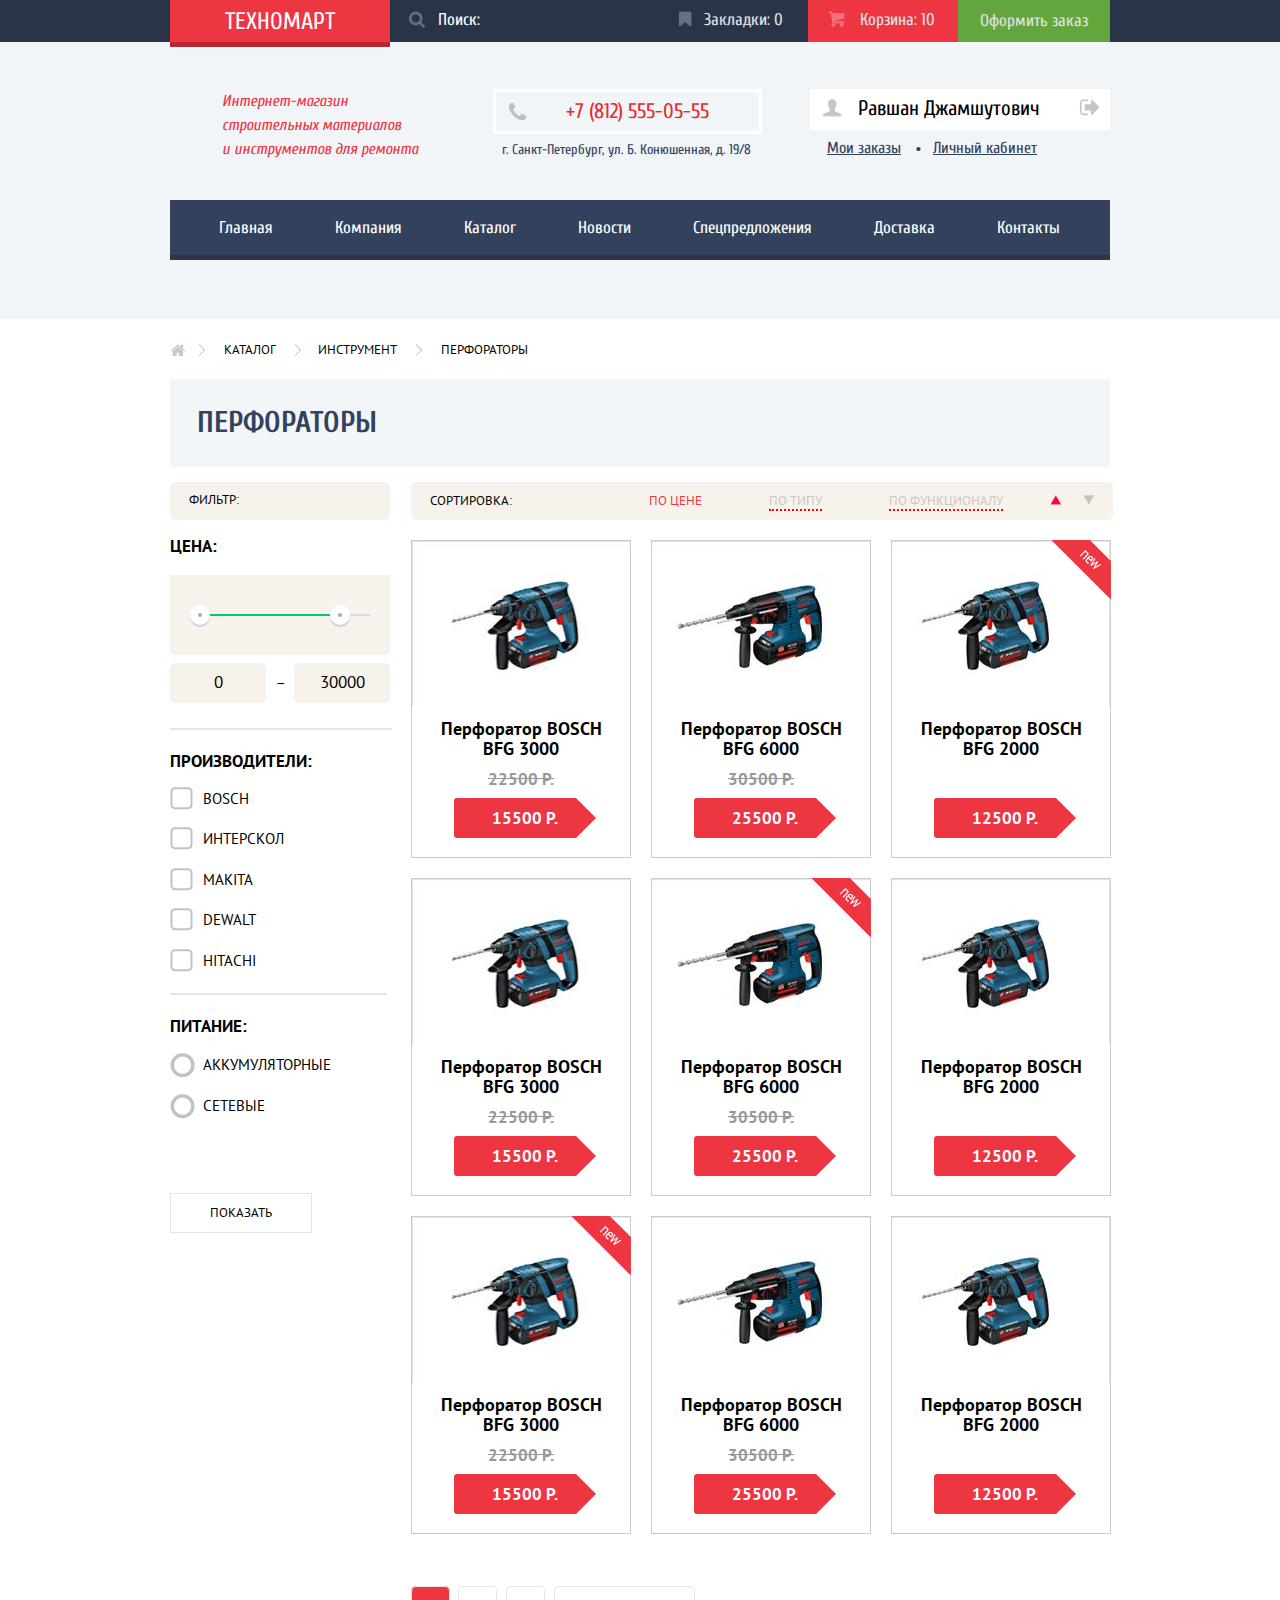
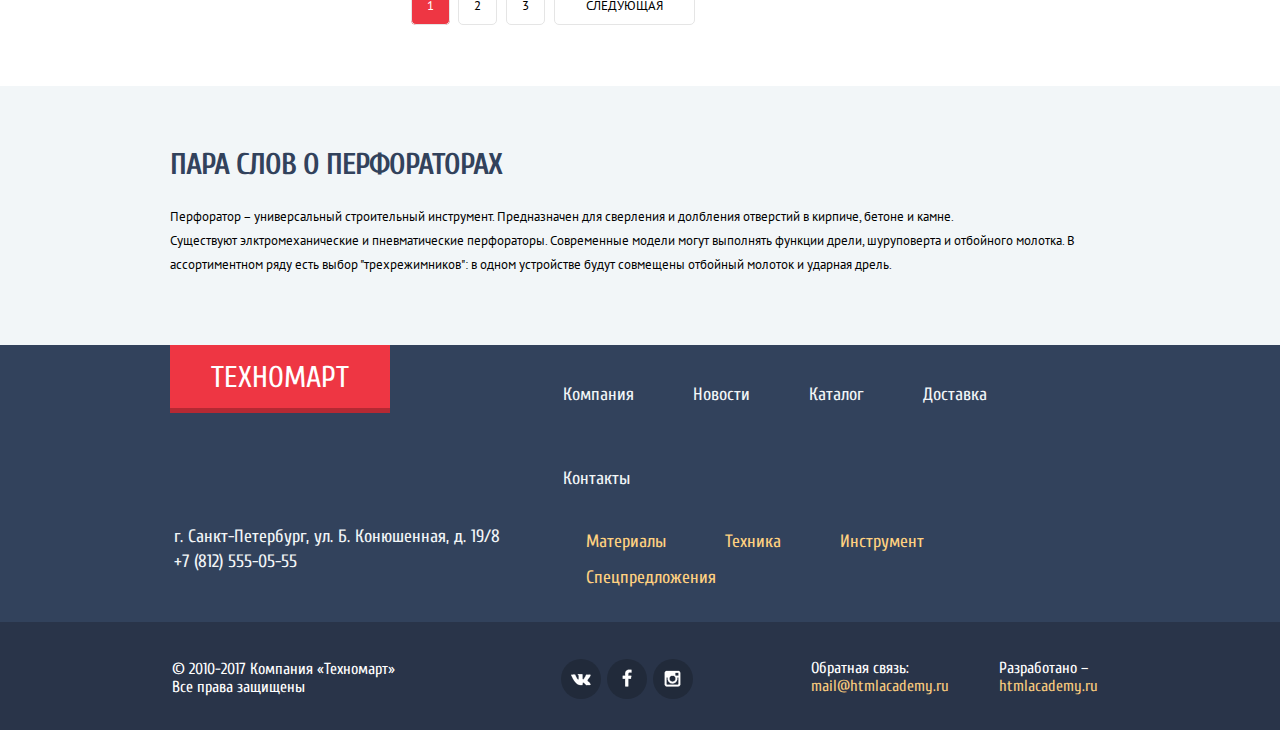
==== commit f8b5538c: "Убрал класс .menu active из Закладок" ====
--- a/catalog.html
+++ b/catalog.html
@@ -28,7 +28,7 @@
                     <div class="container-item container-item-catalog">
                         <ul class="basket">
                             <li>
-                                <a class="bookmarks-link menu-active" href="#">Закладки: 0</a>
+                                <a class="bookmarks-link" href="#">Закладки: 0</a>
                             </li>
                             <li>
                                 <a class="basket-link menu-active" href="#">Корзина: 10</a>
--- a/css/style.css
+++ b/css/style.css
@@ -133,7 +133,7 @@
         color: #ffffff;
         outline: none;
         padding-left: 32px;
-        min-height: 42px;
+        min-height: 40px;
     }
     
     .search input::-webkit-input-placeholder {
@@ -435,8 +435,12 @@
         background-color: #ffffff;
         margin-bottom: 9px;
         padding: 10px 10px;
-        display: flex;
-        justify-content: space-between;
+        display: -webkit-box;
+        display: -ms-flexbox;
+        display: flex;
+        -webkit-box-pack: justify;
+            -ms-flex-pack: justify;
+                justify-content: space-between;
     }
     
     .login-catalog::after {
@@ -921,11 +925,17 @@
     }
     
     .list-brands li a {
+        display: -webkit-box;
+        display: -ms-flexbox;
         display: flex;
         width: 100%;
         height: 100%;
-        justify-content: center;
-        align-items: center;
+        -webkit-box-pack: center;
+            -ms-flex-pack: center;
+                justify-content: center;
+        -webkit-box-align: center;
+            -ms-flex-align: center;
+                align-items: center;
         padding-bottom: 3px;
     }
     
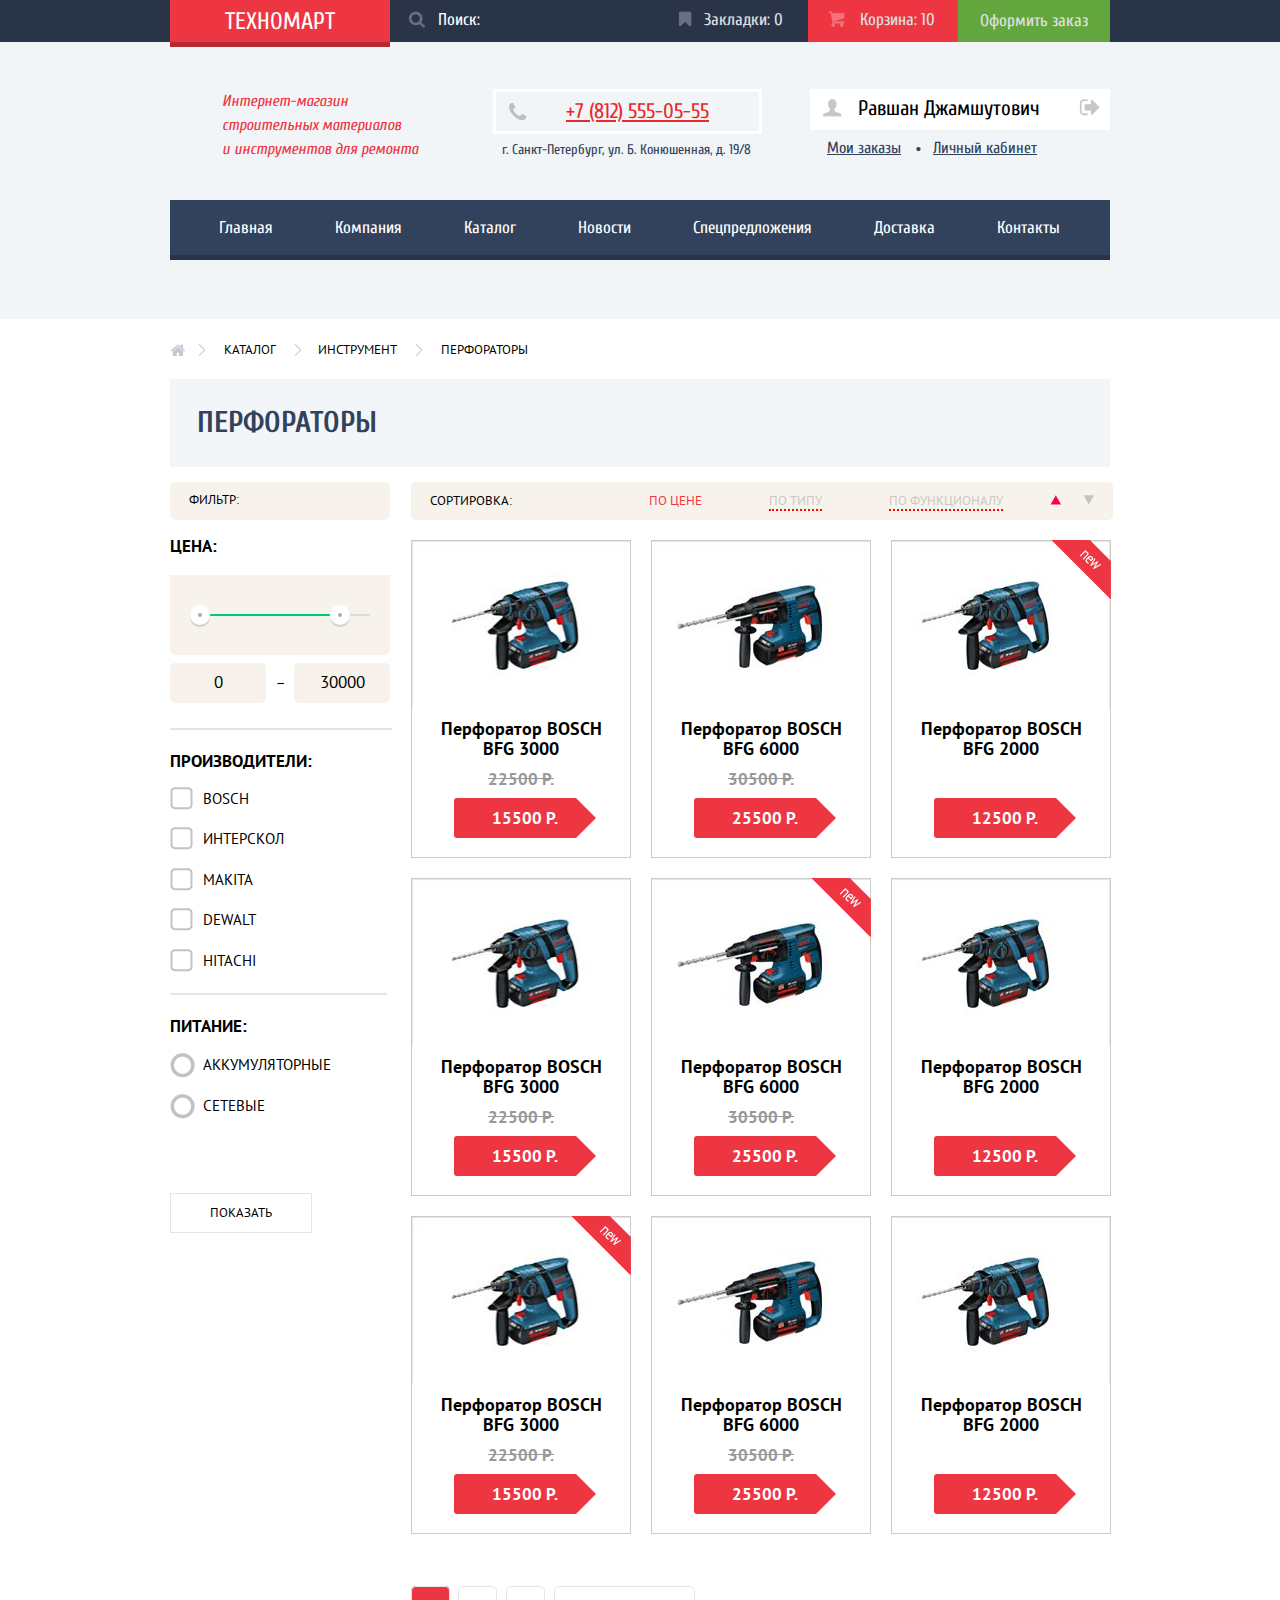
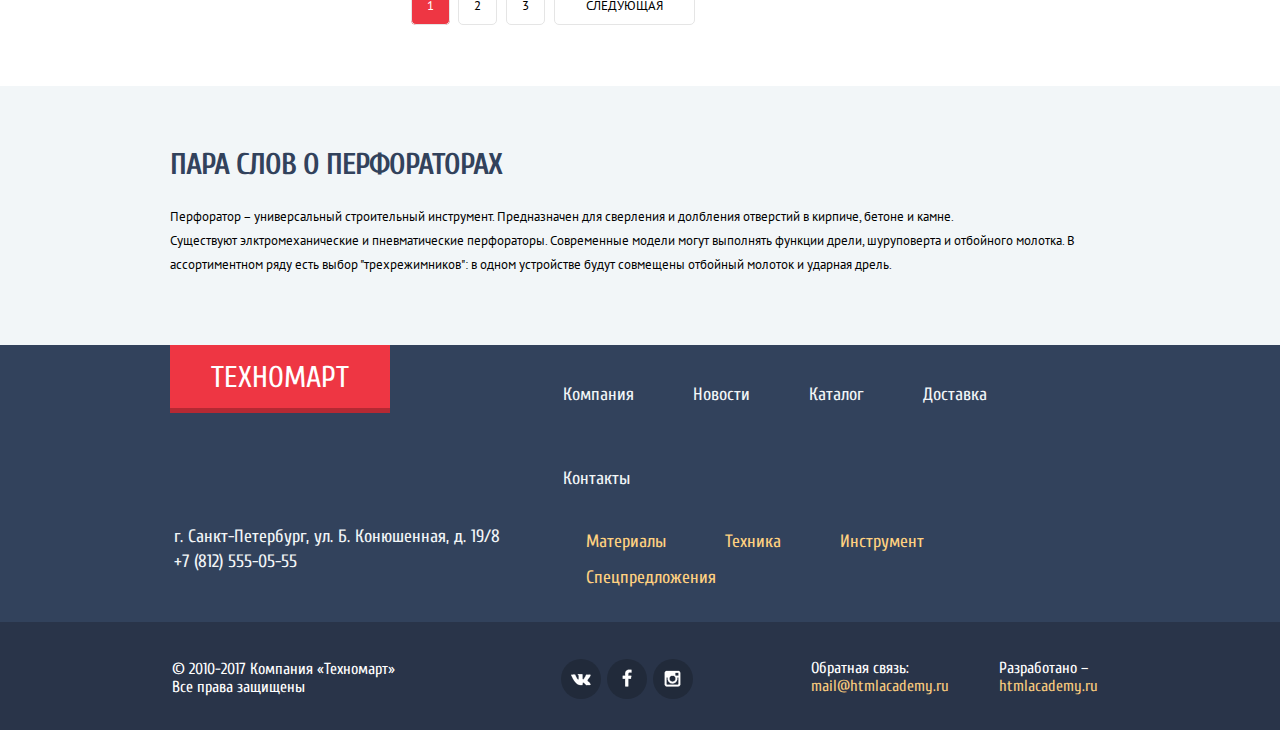
==== commit b8f69add: "добавил в нескольких недостоющие href="#" к ссылкам" ====
--- a/catalog.html
+++ b/catalog.html
@@ -44,13 +44,13 @@
             <div class="main-header-item container">
                 <p class="text">Интернет-магазин строительных материалов и&nbsp;инструментов для ремонта</p>
                 <div class="tel-address">
-                    <a class="tel">+7 (812) 555-05-55</a>
+                    <a href="#" class="tel">+7 (812) 555-05-55</a>
                     <span class="address">г. Санкт-Петербург, ул. Б. Конюшенная, д. 19/8</span>
                 </div>
                 <div class="user-block-authorized">
                     <div class="user-block-profile">
-                        <a href="profile"><span>Равшан Джамшутович</span></a>
-                        <a class="exit" href="exit"></a>
+                        <a href="profile" class="profile"><span>Равшан Джамшутович</span></a>
+                        <a  href="exit" class="exit" ></a>
                     </div>
                     <ul>
                         <li><a class="login-catalog" href="#">Мои заказы</a></li>
@@ -387,8 +387,8 @@
         <p>Товар добавлен в корзину!</p>
         <div class="wrap-checkout-continue">
             <div class="checkout-continue">
-                <a class="checkout link">Оформить заказ</a>
-                <a class="continue">Продолжить покупки</a>
+                <a href="#" class="checkout link">Оформить заказ</a>
+                <a href="#" class="continue">Продолжить покупки</a>
             </div>
         </div>
     </div>
